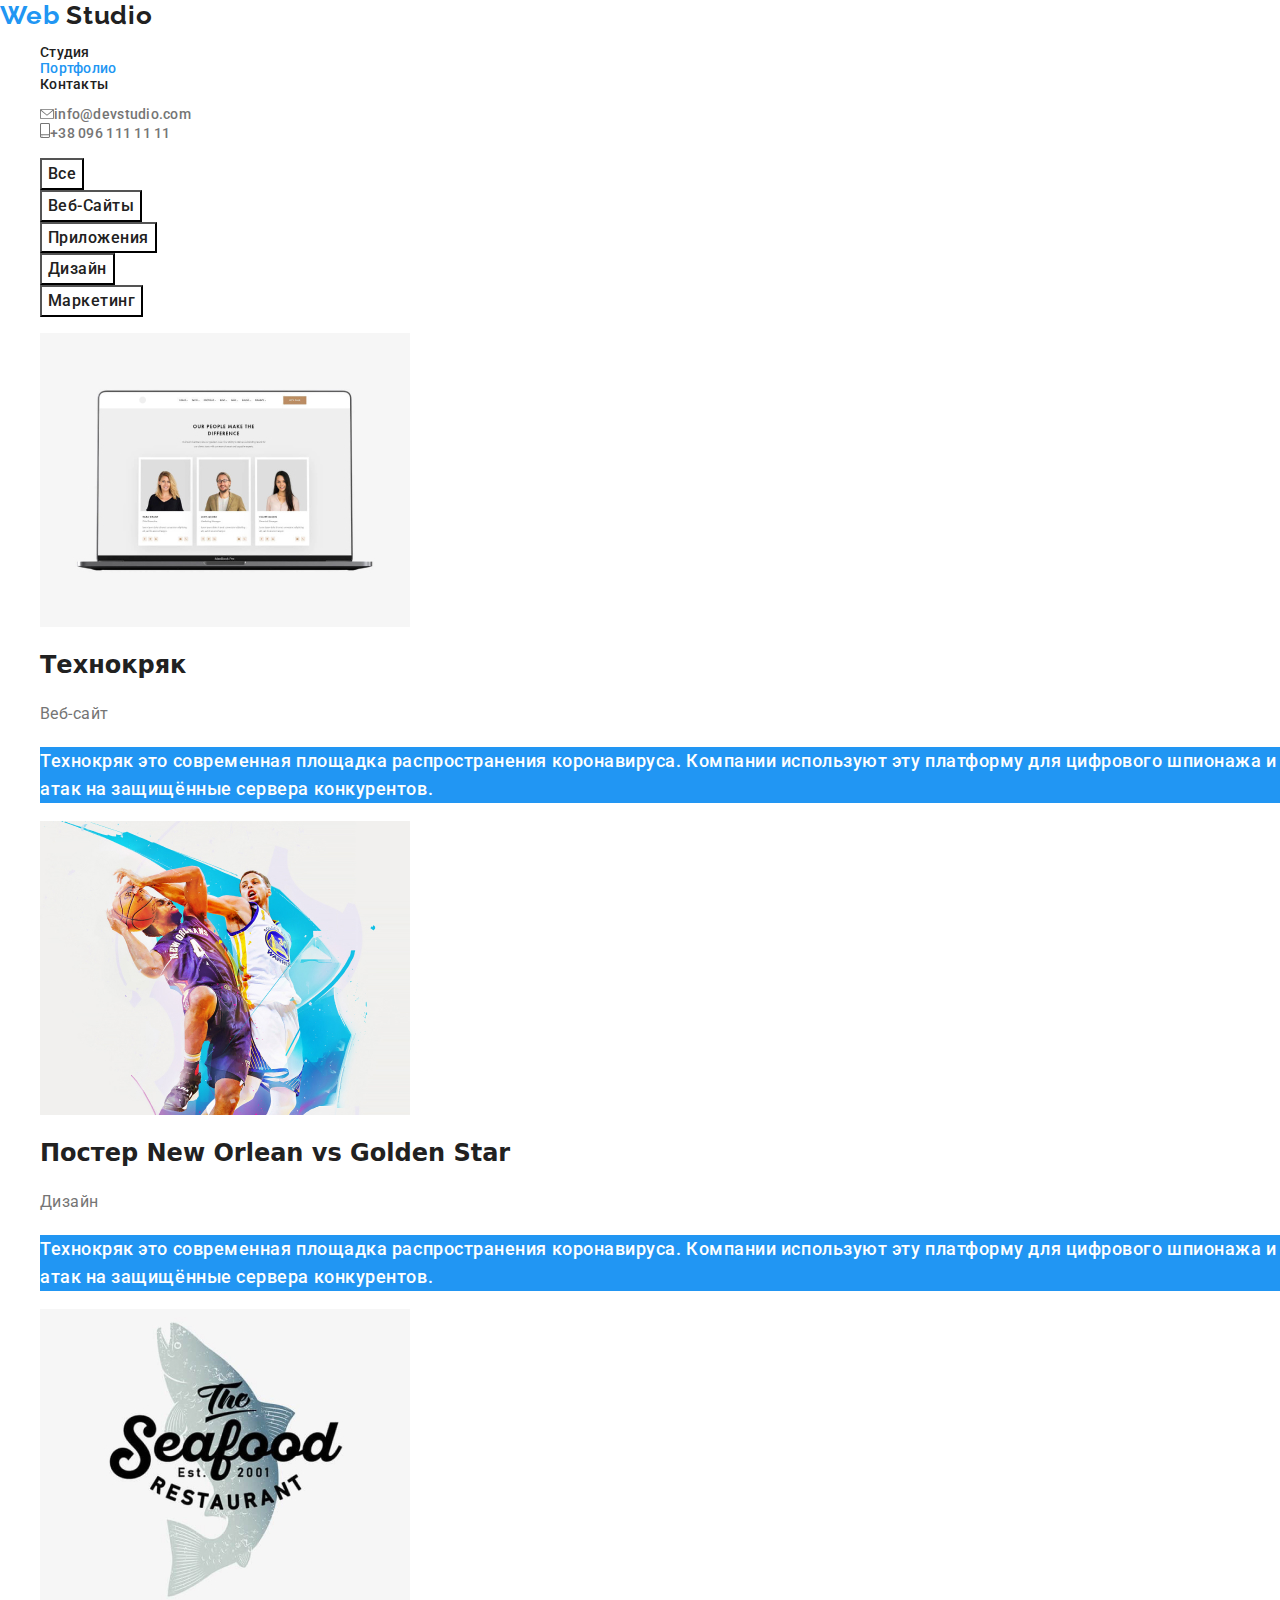
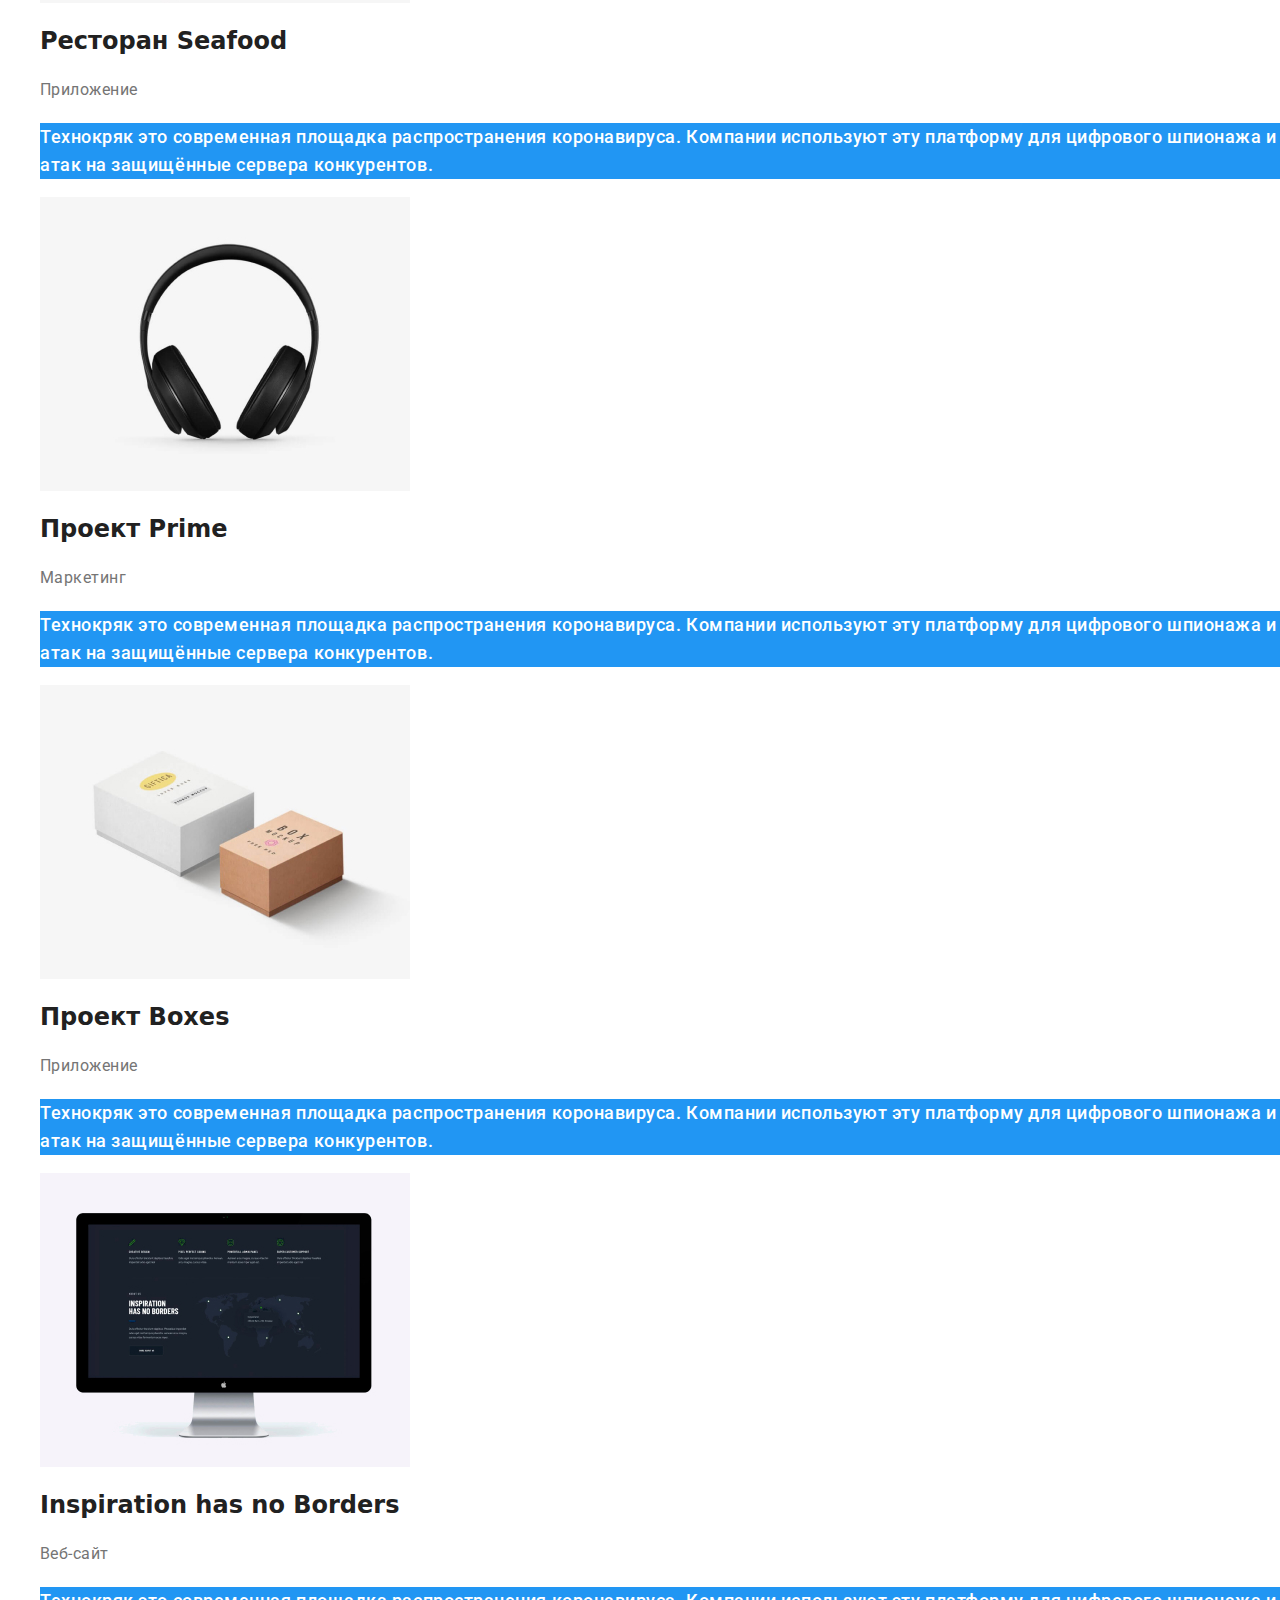
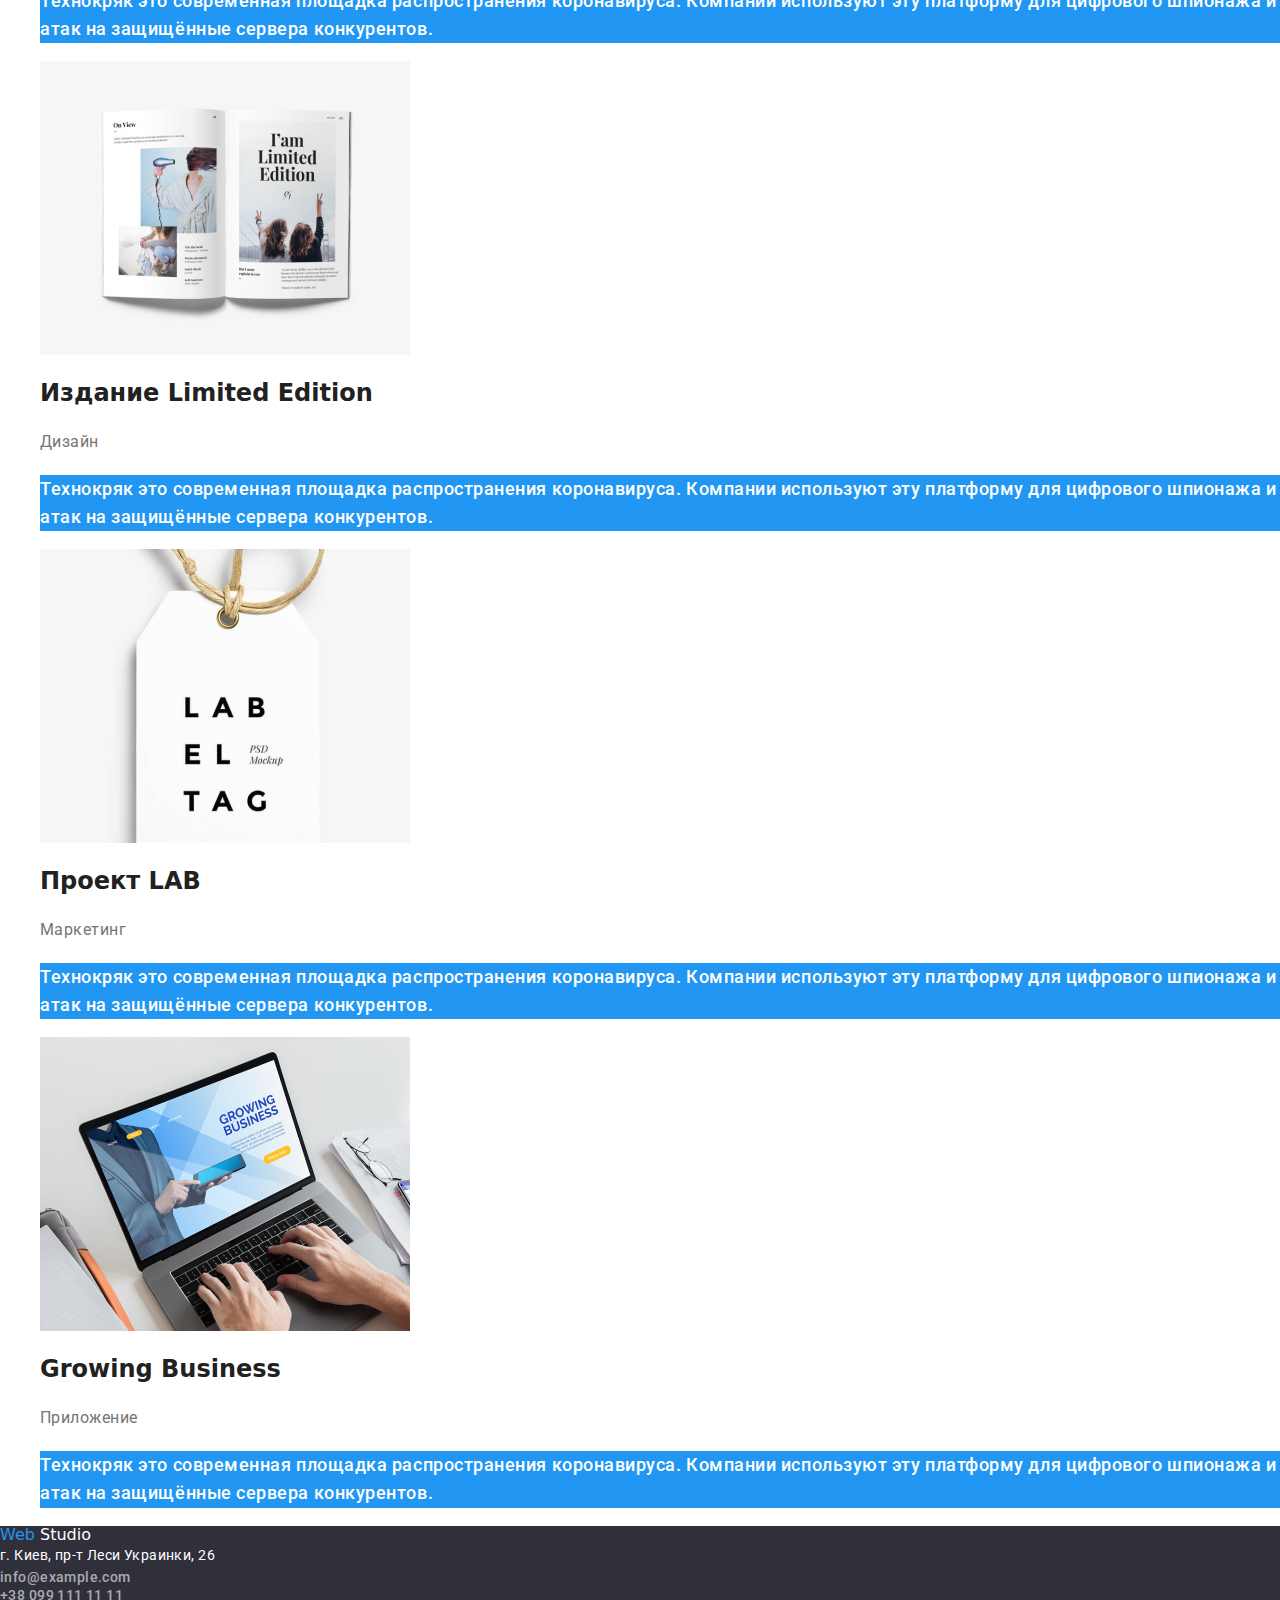
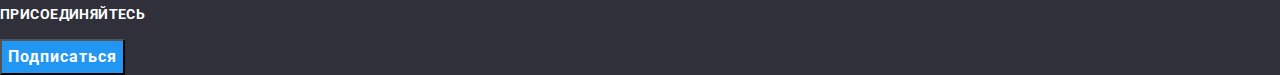
==== portfolio.html @ 03a9f2e8 "провтыки исправил" ====
<!DOCTYPE html>
<html lang="ru">

<head>
    <meta charset="UTF-8" />
    <meta name="viewport" content="width=device-width, initial-scale=1.0" />
    <title>Портфолио</title>
    <link rel="stylesheet"
        href="https://cdnjs.cloudflare.com/ajax/libs/modern-normalize/0.7.0/modern-normalize.min.css" />
    <!-- нормализатор стилей -->
    <link href="https://fonts.googleapis.com/css2?family=Raleway:wght@700&family=Roboto:wght@500;700;900&display=swap"
        rel="stylesheet"><!-- подключаем шрифт -->
    <link rel="stylesheet" href="./css/styles.css">
    <link rel="stylesheet" href="./css/box.css">
</head>

<body>
    <header>
        <nav>
            <a href="./index.html" class="logo link" aria-label="логотип" lang="en">
                <span class="color">Web</span> Studio
            </a>
            <ul class="site-nav">
                <li><a href="./index.html" class="link">Студия</a></li>
                <li><a href="./portfolio.html" class="link current">Портфолио</a></li>
                <li><a href="#address" class="link">Контакты</a></li>
            </ul>
        </nav>

        <ul class="contacts">
            <li><a href="#" class="contacts-imail link"><img src="./images/imail.svg"
                        alt="значек имэйла">info@devstudio.com</a>
            </li>
            <li><a href="tel:+380961111111" class="contacts-phone link"><img src="./images/phone.svg"
                        alt="значек телефона">+38 096 111
                    11
                    11</a>
            </li>
        </ul>
    </header>


    <main>
        <nav>
            <ul>
                <li>

                    <button type="button" class="radio-button">все</button>

                </li>
                <li>

                    <button type="button" class="radio-button">веб-сайты</button>

                </li>
                <li>

                    <button type="button" class="radio-button">приложения</button>

                </li>
                <li>

                    <button type="button" class="radio-button">дизайн</button>

                </li>
                <li>

                    <button type="button" class="radio-button">маркетинг</button>

                </li>
            </ul>
            <ul>
                <li>
                    <a href="#" class="link">
                        <img src="./images/images-portfolio/laptop.jpg" alt="портфолио" width="370" height="294">
                        <h2 class="example-titel">Технокряк</h2>
                        <p class="example-text">Веб-сайт</p>
                        <p class="example-active">Технокряк это современная площадка распространения коронавируса.
                            Компании
                            используют эту
                            платформу для цифрового шпионажа и атак на защищённые сервера конкурентов.</p>
                    </a>
                </li>
                <li>
                    <a href="#" class="link">
                        <img src="./images/images-portfolio/nba.jpg" alt="игроки нба" width="370" height="294">
                        <h2 class="example-titel">Постер New Orlean vs Golden Star</h2>
                        <p class="example-text">Дизайн</p>
                        <p class="example-active">Технокряк это современная площадка распространения коронавируса.
                            Компании используют эту
                            платформу для цифрового шпионажа и атак на защищённые сервера конкурентов.</p>
                    </a>
                </li>
                <li>
                    <a href="#" class="link">
                        <img src="./images/images-portfolio/seafood.jpg" alt="морская еда" width="370" height="294">
                        <h2 class="example-titel">Ресторан Seafood</h2>
                        <p class="example-text">Приложение</p>
                        <p class="example-active">Технокряк это современная площадка распространения коронавируса.
                            Компании используют эту
                            платформу для цифрового шпионажа и атак на защищённые сервера конкурентов.</p>
                    </a>
                </li>
                <li>
                    <a href="#" class="link">
                        <img src="./images/images-portfolio/headsed.jpg" alt="наушники" width="370" height="294">
                        <h2 class="example-titel">Проект Prime</h2>
                        <p class="example-text">Маркетинг</p>
                        <p class="example-active">Технокряк это современная площадка распространения коронавируса.
                            Компании используют эту
                            платформу для цифрового шпионажа и атак на защищённые сервера конкурентов.</p>
                    </a>
                </li>
                <li>
                    <a href="#" class="link">
                        <img src="./images/images-portfolio/box.jpg" alt="коробки" width="370" height="294">
                        <h2 class="example-titel">Проект Boxes</h2>
                        <p class="example-text">Приложение</p>
                        <p class="example-active">Технокряк это современная площадка распространения коронавируса.
                            Компании используют эту
                            платформу для цифрового шпионажа и атак на защищённые сервера конкурентов.</p>
                    </a>
                </li>
                <li>
                    <a href="#" class="link">
                        <img src="./images/comp2.jpg" alt="монитор" width="370" height="294">
                        <h2 class="example-titel">Inspiration has no Borders</h2>
                        <p class="example-text">Веб-сайт</p>
                        <p class="example-active">Технокряк это современная площадка распространения коронавируса.
                            Компании используют эту
                            платформу для цифрового шпионажа и атак на защищённые сервера конкурентов.</p>
                    </a>
                </li>
                <li>
                    <a href="#" class="link">
                        <img src="./images/images-portfolio/book.jpg" alt="книга" width="370" height="294">
                        <h2 class="example-titel">Издание Limited Edition</h2>
                        <p class="example-text">Дизайн</p>
                        <p class="example-active">Технокряк это современная площадка распространения коронавируса.
                            Компании используют эту
                            платформу для цифрового шпионажа и атак на защищённые сервера конкурентов.</p>
                    </a>
                </li>
                <li>
                    <a href="#" class="link">
                        <img src="./images/images-portfolio/label.jpg" alt="" width="370" height="294">
                        <h2 class="example-titel">Проект LAB</h2>
                        <p class="example-text">Маркетинг</p>
                        <p class="example-active">Технокряк это современная площадка распространения коронавируса.
                            Компании используют эту
                            платформу для цифрового шпионажа и атак на защищённые сервера конкурентов.</p>
                    </a>
                </li>
                <li>
                    <a href="#" class="link">
                        <img src=" ./images/comp3.jpg" alt="ноутбук" width="370" height="294">
                        <h2 class="example-titel">Growing Business</h2>
                        <p class="example-text">Приложение</p>
                        <p class="example-active">Технокряк это современная площадка распространения коронавируса.
                            Компании используют эту
                            платформу для цифрового шпионажа и атак на защищённые сервера конкурентов.</p>
                    </a>
                </li>
            </ul>
        </nav>
    </main>

    <footer>
        <div>
            <a href="./index.html" class="link logo-footer" aria-label="логотип" lang="en">
                <span class="color">Web</span> Studio
            </a>
            <address id="address">
                <a href="https://goo.gl/maps/UruoTMuBv4FQU7uC8" target="_blank" class="adress-text link">г. Киев, пр-т
                    Леси Украинки, 26</a><br>
                <a href="#" class="adress-imail link">info@example.com</a><br>
                <a href="tel:+380961111111" class="adress-phone link">+38 099 111 11 11</a>
            </address>
        </div>
        <section class="connection">
            <b class="connection-title">присоединяйтесь</b>
            <ul>
                <li>
                    <a href="#" aria-label="сылка на instagram"></a>
                </li>
                <li>
                    <a href="#" aria-label="сылка на twitter"></a>
                </li>
                <li>
                    <a href="#" aria-label="сылка на facebook"></a>
                </li>
                <li>
                    <a href="#" aria-label="сылка на linkedin"></a>
                </li>
            </ul>
        </section>

        <div>
            <!--дз Пока не трогать!-->
            <button type="button" class="button">Подписаться</button>
        </div>
    </footer>
</body>

</html>
---- css/styles.css ----
:root {
  --heading-text-color: #212121;
  --active-text-color: #2196f3;
  --title-text-color: #757575;
  --interactive-text-color: #ffffff;
}

.link {
  text-decoration: none;
  color: var(--heading-text-color);
}

ul {
  list-style: none;
}

/* HEADER */

/*  logo */

.logo {
  font-family: Raleway;
  font-style: normal;
  font-weight: 700;
  font-size: 26px;
  line-height: 1.19;
  letter-spacing: 0.03em;
  color: var(--heading-text-color);
}

.color {
  color: var(--active-text-color);
}

/* Навигация */

.site-nav {
  font-family: Roboto;
  font-weight: 500;
  font-size: 14px;
  line-height: 1.14;
  letter-spacing: 0.02em;
}

.site-nav .link:hover,
.site-nav .link:focus {
  color: var(--active-text-color);
}

.site-nav .link.current {
  color: var(--active-text-color);
}

/* контакты */
.contacts {
  font-family: Roboto;
  font-style: normal;
  font-weight: 500;
  font-size: 14px;
  line-height: 1.14;
  letter-spacing: 0.02em;
}

.contacts-imail,
.contacts-phone {
  color: var(--title-text-color);
}
.contacts .contacts-imail:hover,
.contacts .contacts-imail:focus,
.contacts .contacts-phone:hover,
.contacts .contacts-phone:focus {
  color: var(--active-text-color);
}

/* main */

/* Baner */

.hero-title {
  font-family: Roboto;
  font-style: normal;
  font-weight: 900;
  font-size: 44px;
  line-height: 1.36;
  letter-spacing: 0.06em;
  text-transform: uppercase;
  color: var(--interactive-text-color);
}

/* button */

.button {
  font-family: Roboto;
  font-style: normal;
  font-weight: 700;
  font-size: 16px;
  line-height: 1.88;
  letter-spacing: 0.06em;
  color: var(--interactive-text-color);
  background-color: var(--active-text-color);
}

.radio-button {
  font-family: Roboto;
  font-style: normal;
  font-weight: 500;
  font-size: 16px;
  line-height: 1.62;
  text-align: center;
  letter-spacing: 0.03em;
  text-transform: capitalize;
  color: var(--heading-text-color);
  background: var(--interactive-text-color);
}
.radio-button:hover,
.radio-button:focus {
  color: var(--interactive-text-color);
  background: var(--active-text-color);
}

/* оссобенности */

.section-title {
  font-family: Roboto;
  font-style: normal;
  font-weight: 700;
  font-size: 14px;
  line-height: 1.14;
  letter-spacing: 0.03em;
  text-transform: uppercase;
  color: var(--heading-text-color);
}

.section-text {
  font-family: Roboto;
  font-style: normal;
  font-weight: 500;
  font-size: 14px;
  line-height: 1.71;
  letter-spacing: 0.03em;
  color: var(--title-text-color);
}

/* чем мы занимаемся */

.work-totel {
  font-family: Roboto;
  font-style: normal;
  font-weight: 700;
  font-size: 36px;
  line-height: 1.17;
  letter-spacing: 0.03em;
  color: var(--heading-text-color);
}

.work-text {
  font-family: Roboto;
  font-style: normal;
  font-weight: 700;
  font-size: 14px;
  line-height: 1.14;
  letter-spacing: 0.03em;
  text-transform: uppercase;
  color: var(--interactive-text-color);
  background: rgba(47, 48, 58, 0.8); /* что бы видно было текст */
}

/* НАША КОМАНДА */

.team {
  background: #f5f4fa;
}

.team-title {
  font-family: Roboto;
  font-style: normal;
  font-weight: 700;
  font-size: 36px;
  line-height: 1.17;
  letter-spacing: 0.03em;
  color: var(--heading-text-color);
}

.team-name {
  font-family: Roboto;
  font-style: normal;
  font-weight: 500;
  font-size: 16px;
  line-height: 1.19;
  letter-spacing: 0.03em;
  color: var(--heading-text-color);
}

.team-position {
  font-family: Roboto;
  font-style: normal;
  font-weight: 500;
  font-size: 16px;
  line-height: 1.19;
  text-align: center;
  letter-spacing: 0.03em;
  color: var(--title-text-color);
}

/* footer */

footer {
  background: #2f303a;
}

.logo-footer {
  color: var(--interactive-text-color);
}

.adress-text {
  font-family: Roboto;
  font-style: normal;
  font-weight: normal;
  font-size: 14px;
  line-height: 1.71;
  letter-spacing: 0.03em;
  color: var(--interactive-text-color);
}

.adress-imail {
  font-family: Roboto;
  font-style: normal;
  font-weight: 500;
  font-size: 14px;
  line-height: 1.17;
  letter-spacing: 0.03em;
  color: rgba(255, 255, 255, 0.6);
}

.adress-phone {
  font-family: Roboto;
  font-style: normal;
  font-weight: 500;
  font-size: 14px;
  line-height: 1.17;
  letter-spacing: 0.03em;
  color: rgba(255, 255, 255, 0.6);
}

.connection-title {
  font-family: Roboto;
  font-style: normal;
  font-weight: 700;
  font-size: 14px;
  line-height: 1.14;
  letter-spacing: 0.03em;
  text-transform: uppercase;
  color: var(--interactive-text-color);
}

/* портфолио */
/* main */

.exaple-titel {
  font-family: Roboto;
  font-style: normal;
  font-weight: 700;
  font-size: 18px;
  line-height: 2;
  letter-spacing: 0.06em;
  color: var(--heading-text-color);
}

.example-text {
  font-family: Roboto;
  font-style: normal;
  font-weight: normal;
  font-size: 16px;
  line-height: 1.88;
  letter-spacing: 0.03em;
  color: var(--title-text-color);
}

.example-active {
  font-family: Roboto;
  font-style: normal;
  font-weight: 500;
  font-size: 18px;
  line-height: 1.56;
  letter-spacing: 0.03em;
  color: var(--interactive-text-color);
  background: var(--active-text-color); /* на время*/
}
---- css/box.css ----
*,
*::before,
*::after {
  box-sizing: border-box;
}
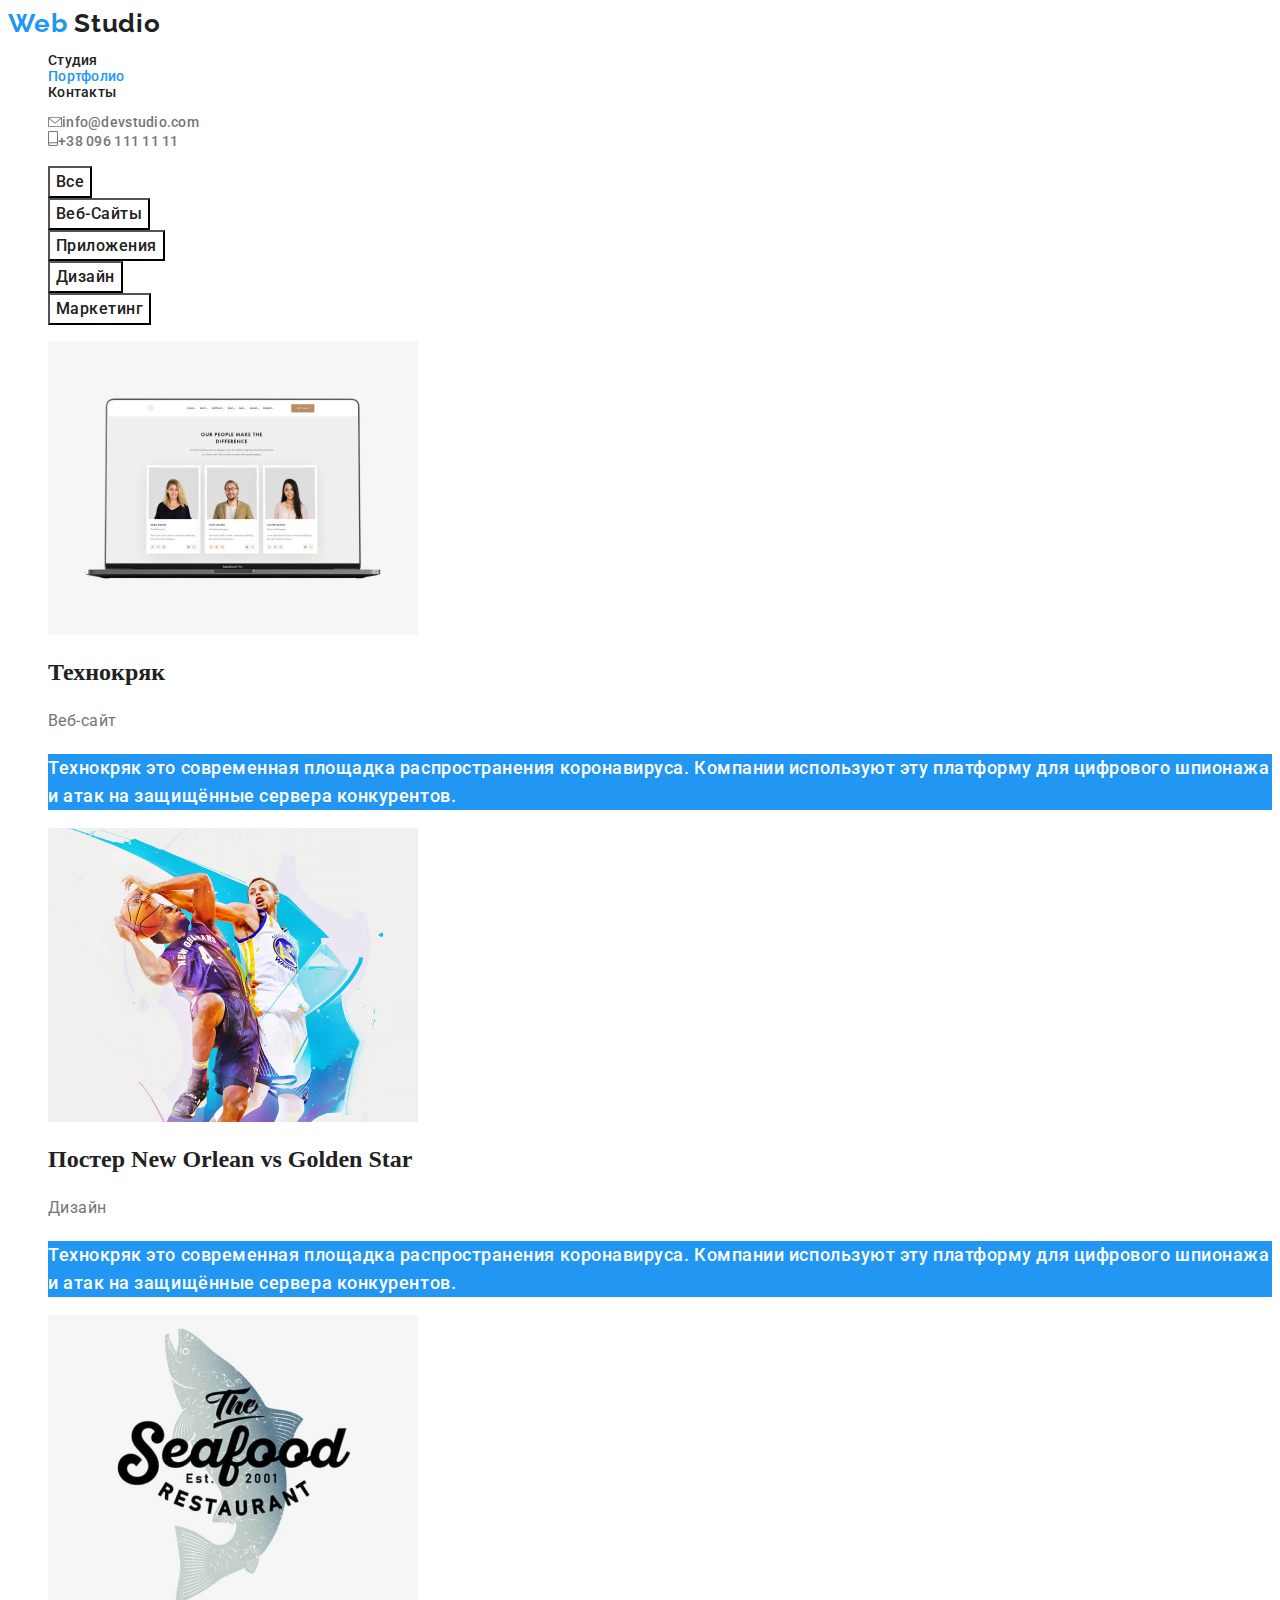
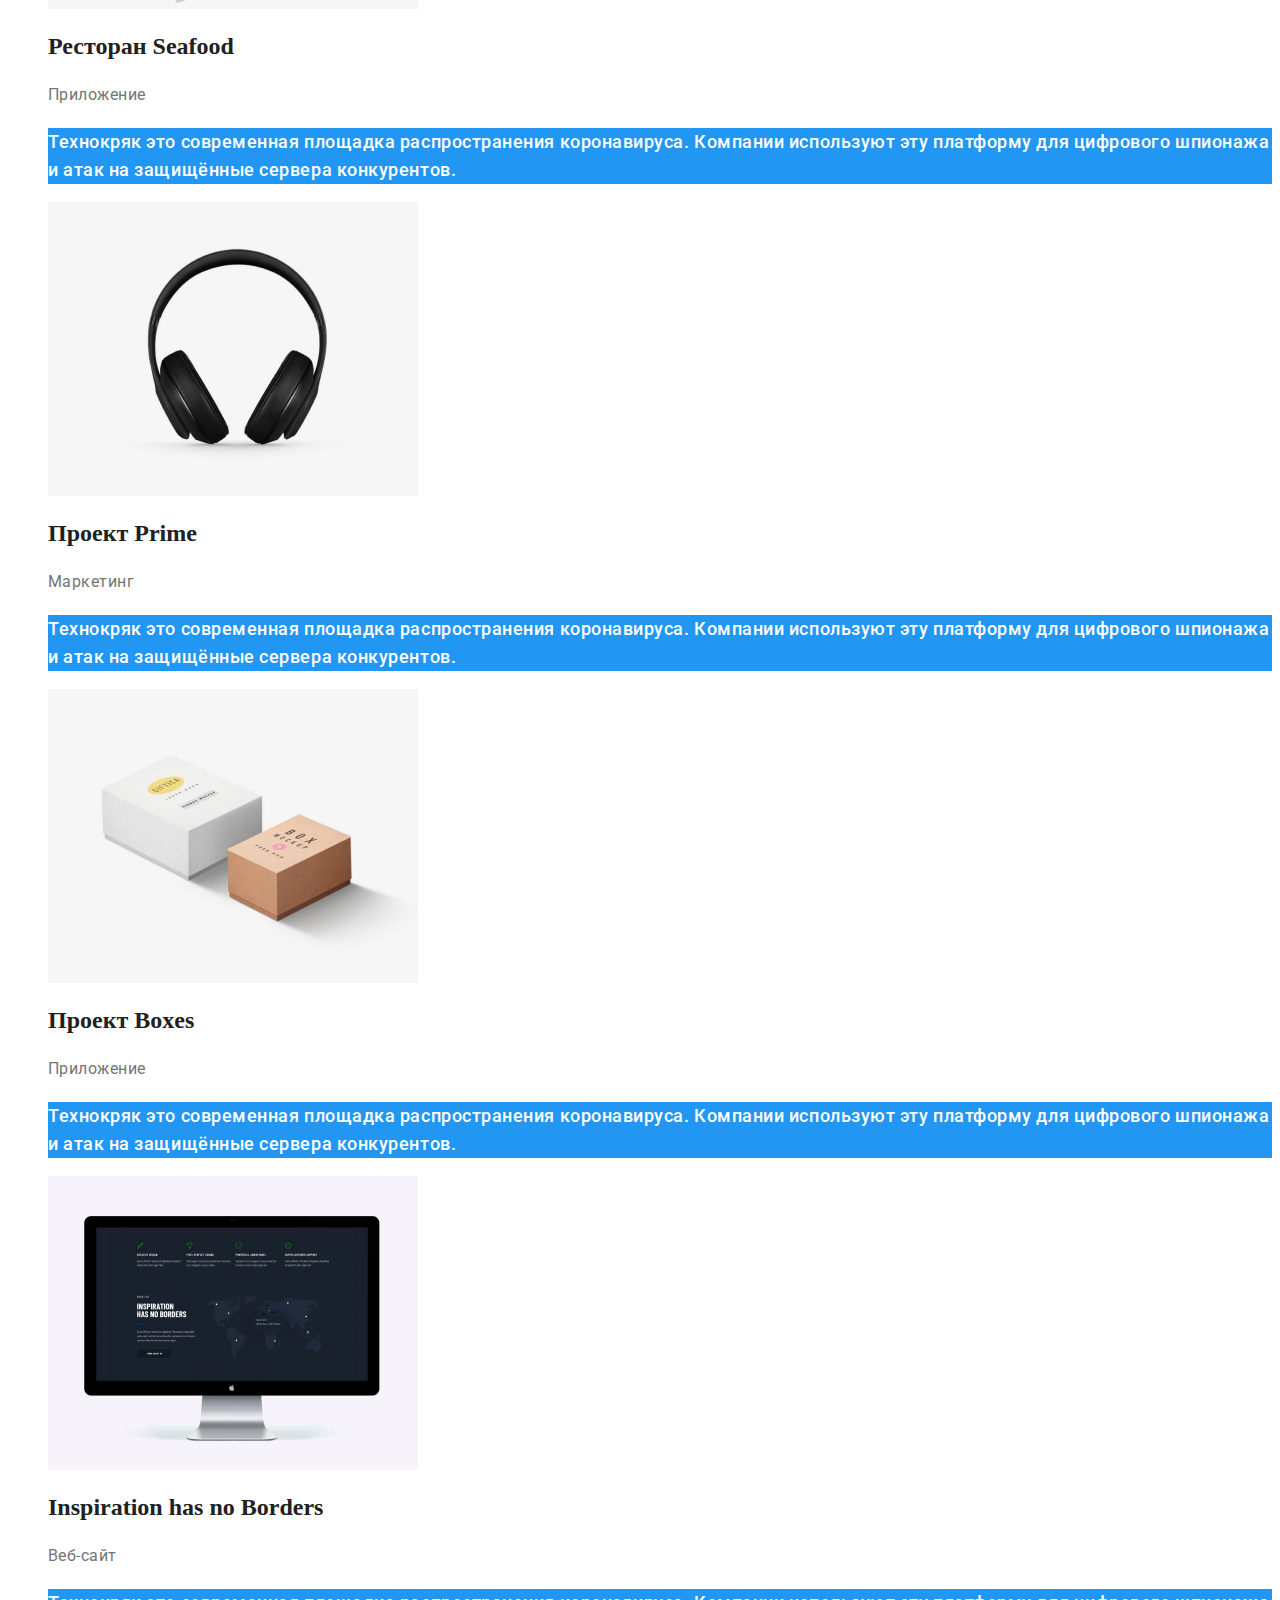
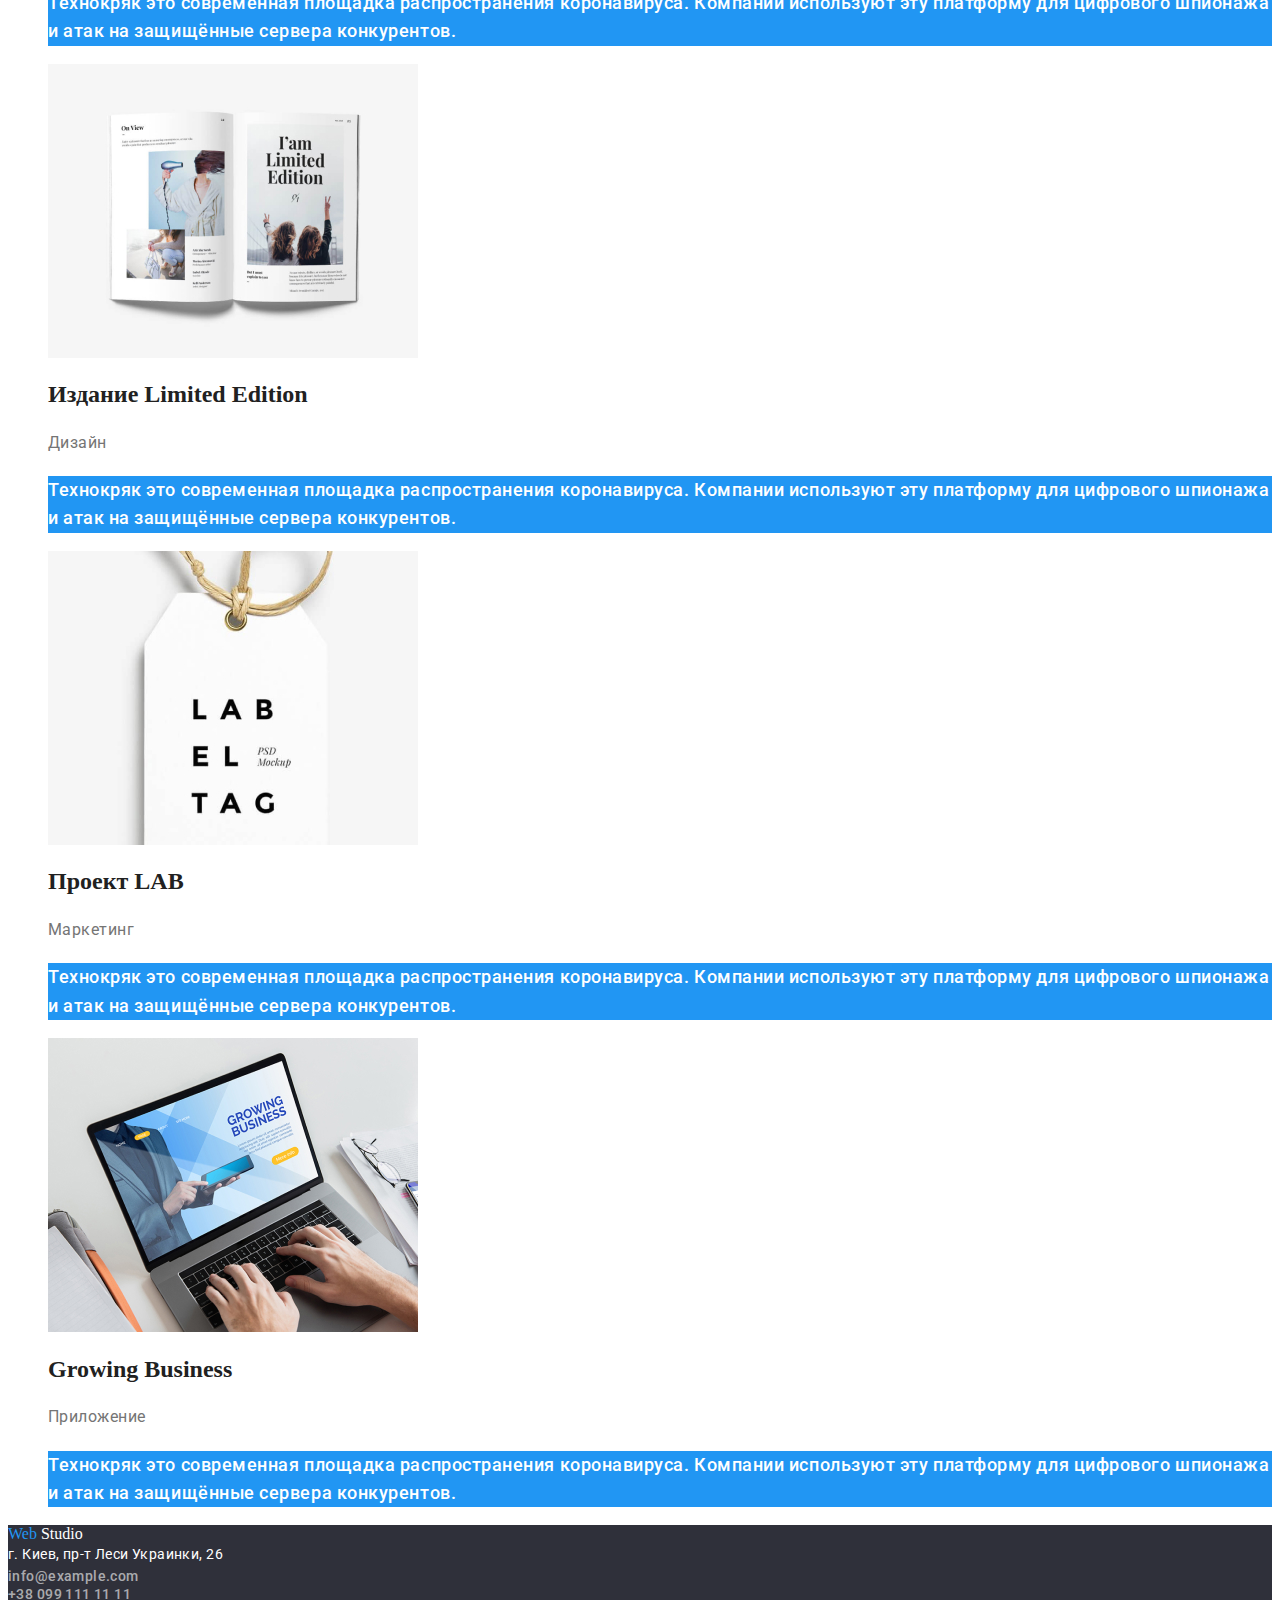
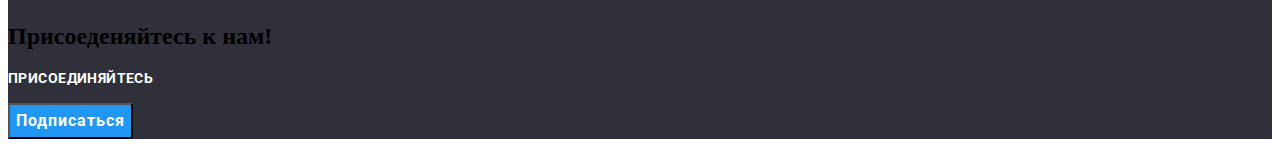
==== commit 29509023: "Revert "добавил # в сылки"" ====
--- a/portfolio.html
+++ b/portfolio.html
@@ -5,20 +5,16 @@
     <meta charset="UTF-8" />
     <meta name="viewport" content="width=device-width, initial-scale=1.0" />
     <title>Портфолио</title>
-    <link rel="stylesheet"
-        href="https://cdnjs.cloudflare.com/ajax/libs/modern-normalize/0.7.0/modern-normalize.min.css" />
-    <!-- нормализатор стилей -->
+    <link rel="stylesheet" href="./css/styles.css">
     <link href="https://fonts.googleapis.com/css2?family=Raleway:wght@700&family=Roboto:wght@500;700;900&display=swap"
-        rel="stylesheet"><!-- подключаем шрифт -->
-    <link rel="stylesheet" href="./css/styles.css">
-    <link rel="stylesheet" href="./css/box.css">
+        rel="stylesheet">
 </head>
 
 <body>
     <header>
         <nav>
-            <a href="./index.html" class="logo link" aria-label="логотип" lang="en">
-                <span class="color">Web</span> Studio
+            <a href="./index.html" class="logo link">
+                <span class="color" lang="en">Web</span> Studio
             </a>
             <ul class="site-nav">
                 <li><a href="./index.html" class="link">Студия</a></li>
@@ -28,11 +24,10 @@
         </nav>
 
         <ul class="contacts">
-            <li><a href="#" class="contacts-imail link"><img src="./images/imail.svg"
+            <li><a href="" class="contacts-imail link"><img src="./images/imail.svg"
                         alt="значек имэйла">info@devstudio.com</a>
             </li>
-            <li><a href="tel:+380961111111" class="contacts-phone link"><img src="./images/phone.svg"
-                        alt="значек телефона">+38 096 111
+            <li><a href="tel:+380961111111" class="contacts-phone link"><img src="./images/phone.svg" alt="значек телефона">+38 096 111
                     11
                     11</a>
             </li>
@@ -43,35 +38,15 @@
     <main>
         <nav>
             <ul>
-                <li>
-
-                    <button type="button" class="radio-button">все</button>
-
-                </li>
-                <li>
-
-                    <button type="button" class="radio-button">веб-сайты</button>
-
-                </li>
-                <li>
-
-                    <button type="button" class="radio-button">приложения</button>
-
-                </li>
-                <li>
-
-                    <button type="button" class="radio-button">дизайн</button>
-
-                </li>
-                <li>
-
-                    <button type="button" class="radio-button">маркетинг</button>
-
-                </li>
+                <li><button type="button" class="radio-button">все</button></li>
+                <li><button type="button" class="radio-button">веб-сайты</button></li>
+                <li><button type="button" class="radio-button">приложения</button></li>
+                <li><button type="button" class="radio-button">дизайн</button></li>
+                <li><button type="button" class="radio-button">маркетинг</button></li>
             </ul>
             <ul>
                 <li>
-                    <a href="#" class="link">
+                    <a href="" class="link">
                         <img src="./images/images-portfolio/laptop.jpg" alt="портфолио" width="370" height="294">
                         <h2 class="example-titel">Технокряк</h2>
                         <p class="example-text">Веб-сайт</p>
@@ -82,7 +57,7 @@
                     </a>
                 </li>
                 <li>
-                    <a href="#" class="link">
+                    <a href="" class="link">
                         <img src="./images/images-portfolio/nba.jpg" alt="игроки нба" width="370" height="294">
                         <h2 class="example-titel">Постер New Orlean vs Golden Star</h2>
                         <p class="example-text">Дизайн</p>
@@ -92,7 +67,7 @@
                     </a>
                 </li>
                 <li>
-                    <a href="#" class="link">
+                    <a href="" class="link">
                         <img src="./images/images-portfolio/seafood.jpg" alt="морская еда" width="370" height="294">
                         <h2 class="example-titel">Ресторан Seafood</h2>
                         <p class="example-text">Приложение</p>
@@ -102,7 +77,7 @@
                     </a>
                 </li>
                 <li>
-                    <a href="#" class="link">
+                    <a href="" class="link">
                         <img src="./images/images-portfolio/headsed.jpg" alt="наушники" width="370" height="294">
                         <h2 class="example-titel">Проект Prime</h2>
                         <p class="example-text">Маркетинг</p>
@@ -112,7 +87,7 @@
                     </a>
                 </li>
                 <li>
-                    <a href="#" class="link">
+                    <a href="" class="link">
                         <img src="./images/images-portfolio/box.jpg" alt="коробки" width="370" height="294">
                         <h2 class="example-titel">Проект Boxes</h2>
                         <p class="example-text">Приложение</p>
@@ -122,7 +97,7 @@
                     </a>
                 </li>
                 <li>
-                    <a href="#" class="link">
+                    <a href="" class="link">
                         <img src="./images/comp2.jpg" alt="монитор" width="370" height="294">
                         <h2 class="example-titel">Inspiration has no Borders</h2>
                         <p class="example-text">Веб-сайт</p>
@@ -132,7 +107,7 @@
                     </a>
                 </li>
                 <li>
-                    <a href="#" class="link">
+                    <a href="" class="link">
                         <img src="./images/images-portfolio/book.jpg" alt="книга" width="370" height="294">
                         <h2 class="example-titel">Издание Limited Edition</h2>
                         <p class="example-text">Дизайн</p>
@@ -142,7 +117,7 @@
                     </a>
                 </li>
                 <li>
-                    <a href="#" class="link">
+                    <a href="" class="link">
                         <img src="./images/images-portfolio/label.jpg" alt="" width="370" height="294">
                         <h2 class="example-titel">Проект LAB</h2>
                         <p class="example-text">Маркетинг</p>
@@ -152,9 +127,9 @@
                     </a>
                 </li>
                 <li>
-                    <a href="#" class="link">
+                    <a href="" class="link">
                         <img src=" ./images/comp3.jpg" alt="ноутбук" width="370" height="294">
-                        <h2 class="example-titel">Growing Business</h2>
+                        <h2 class="example-titel" lang="en">Growing Business</h2>
                         <p class="example-text">Приложение</p>
                         <p class="example-active">Технокряк это современная площадка распространения коронавируса.
                             Компании используют эту
@@ -167,31 +142,23 @@
 
     <footer>
         <div>
-            <a href="./index.html" class="link logo-footer" aria-label="логотип" lang="en">
-                <span class="color">Web</span> Studio
+            <a href="./index.html" class="link logo-footer">
+                <span class="color" lang="en">Web</span> Studio
             </a>
             <address id="address">
-                <a href="https://goo.gl/maps/UruoTMuBv4FQU7uC8" target="_blank" class="adress-text link">г. Киев, пр-т
-                    Леси Украинки, 26</a><br>
-                <a href="#" class="adress-imail link">info@example.com</a><br>
+                <a href="https://goo.gl/maps/UruoTMuBv4FQU7uC8" target="_blank" class="adress-text link">г. Киев, пр-т Леси Украинки, 26</a><br>
+                <a href="" class="adress-imail link">info@example.com</a><br>
                 <a href="tel:+380961111111" class="adress-phone link">+38 099 111 11 11</a>
             </address>
         </div>
         <section class="connection">
+            <h2>Присоеденяйтесь к нам!</h2>
             <b class="connection-title">присоединяйтесь</b>
             <ul>
-                <li>
-                    <a href="#" aria-label="сылка на instagram"></a>
-                </li>
-                <li>
-                    <a href="#" aria-label="сылка на twitter"></a>
-                </li>
-                <li>
-                    <a href="#" aria-label="сылка на facebook"></a>
-                </li>
-                <li>
-                    <a href="#" aria-label="сылка на linkedin"></a>
-                </li>
+                <li><a href="" aria-label="сылка на instagram"></a></li>
+                <li><a href="" aria-label="сылка на twitter"></a></li>
+                <li><a href="" aria-label="сылка на facebook"></a></li>
+                <li><a href="" aria-label="сылка на linkedin"></a></li>
             </ul>
         </section>
 
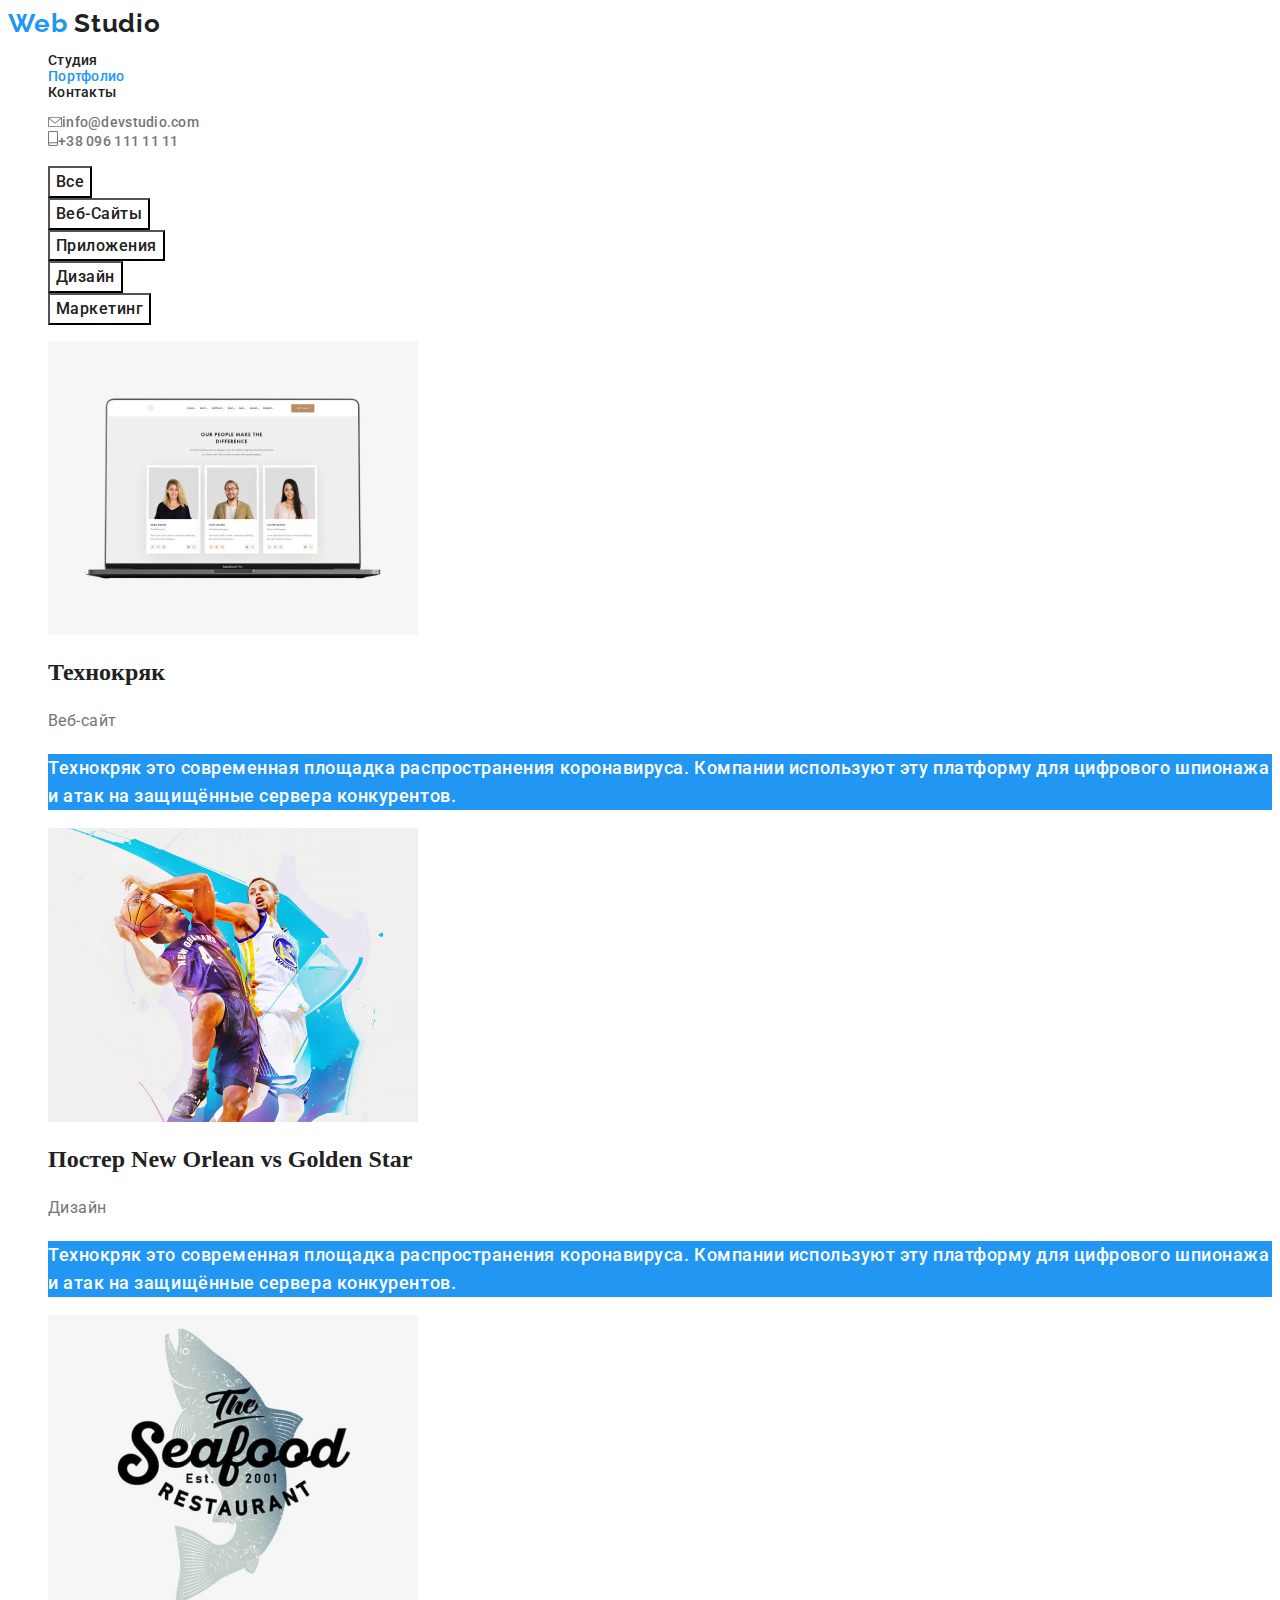
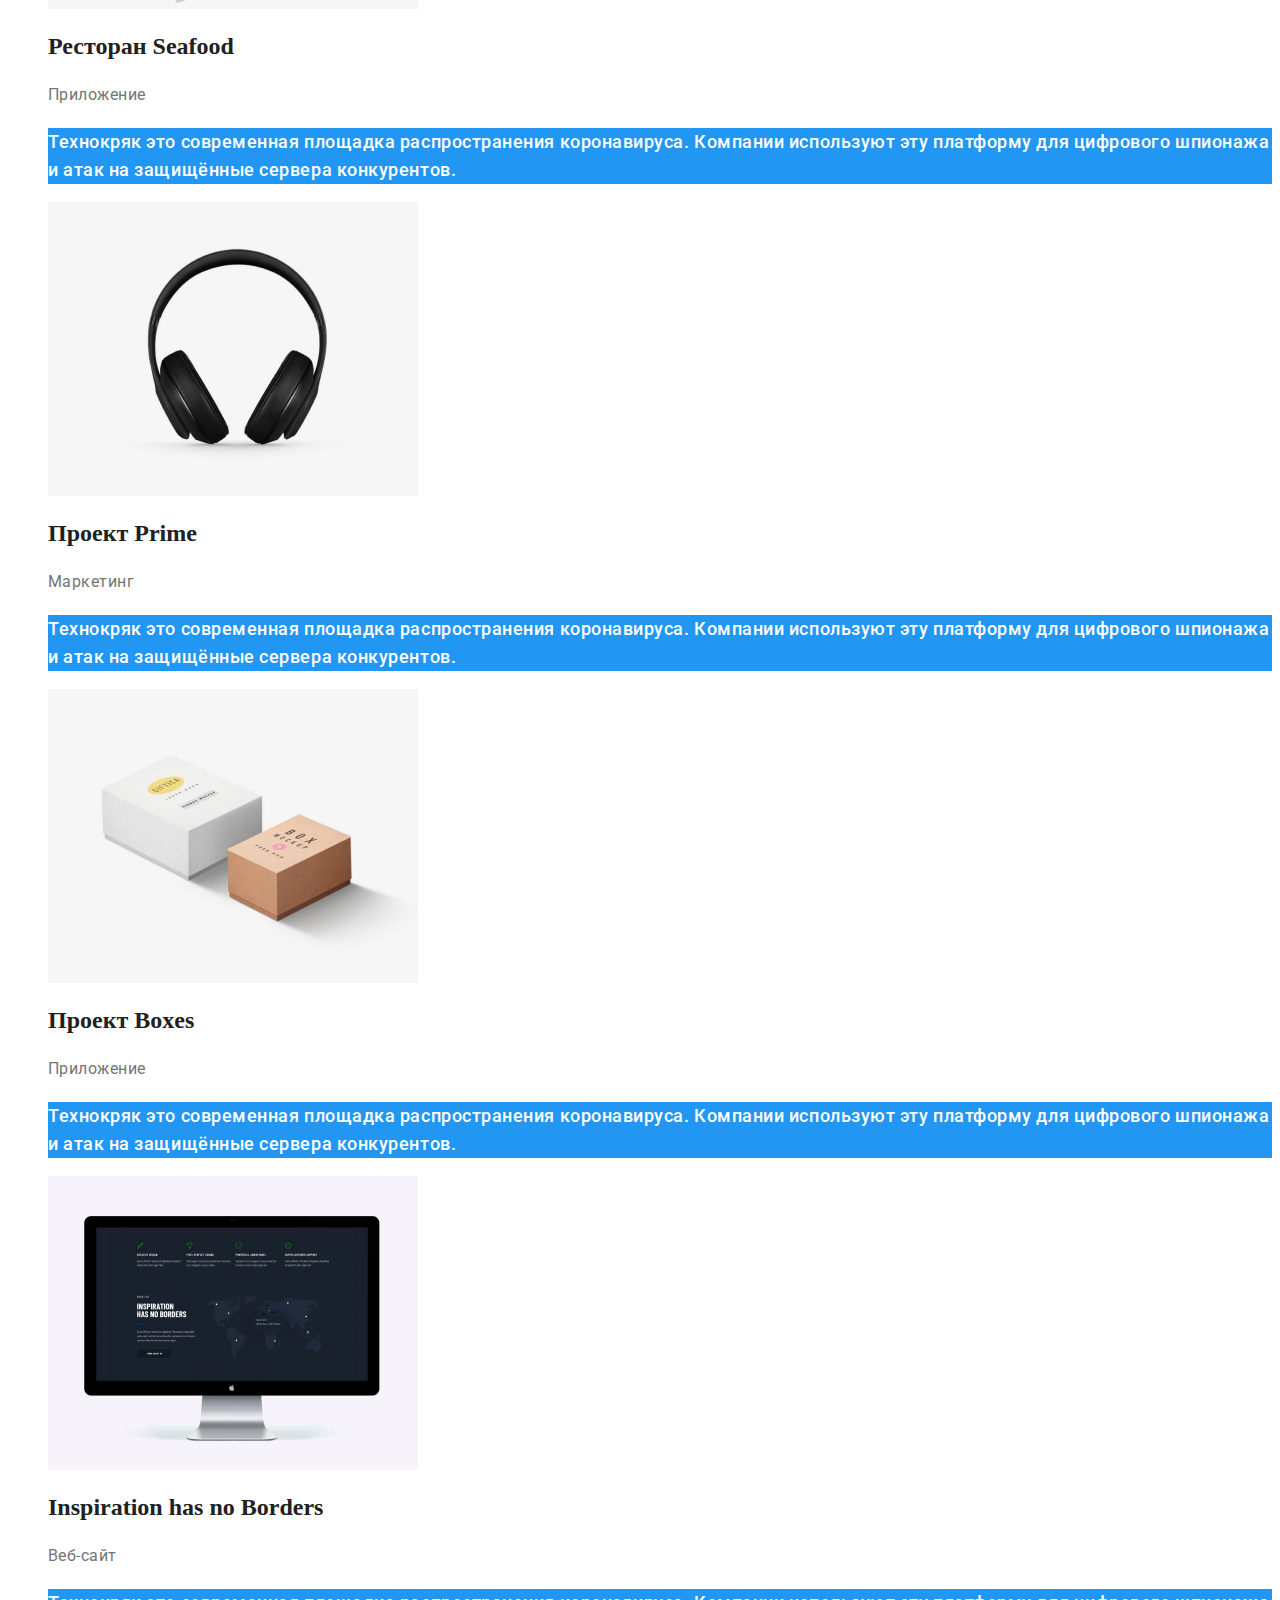
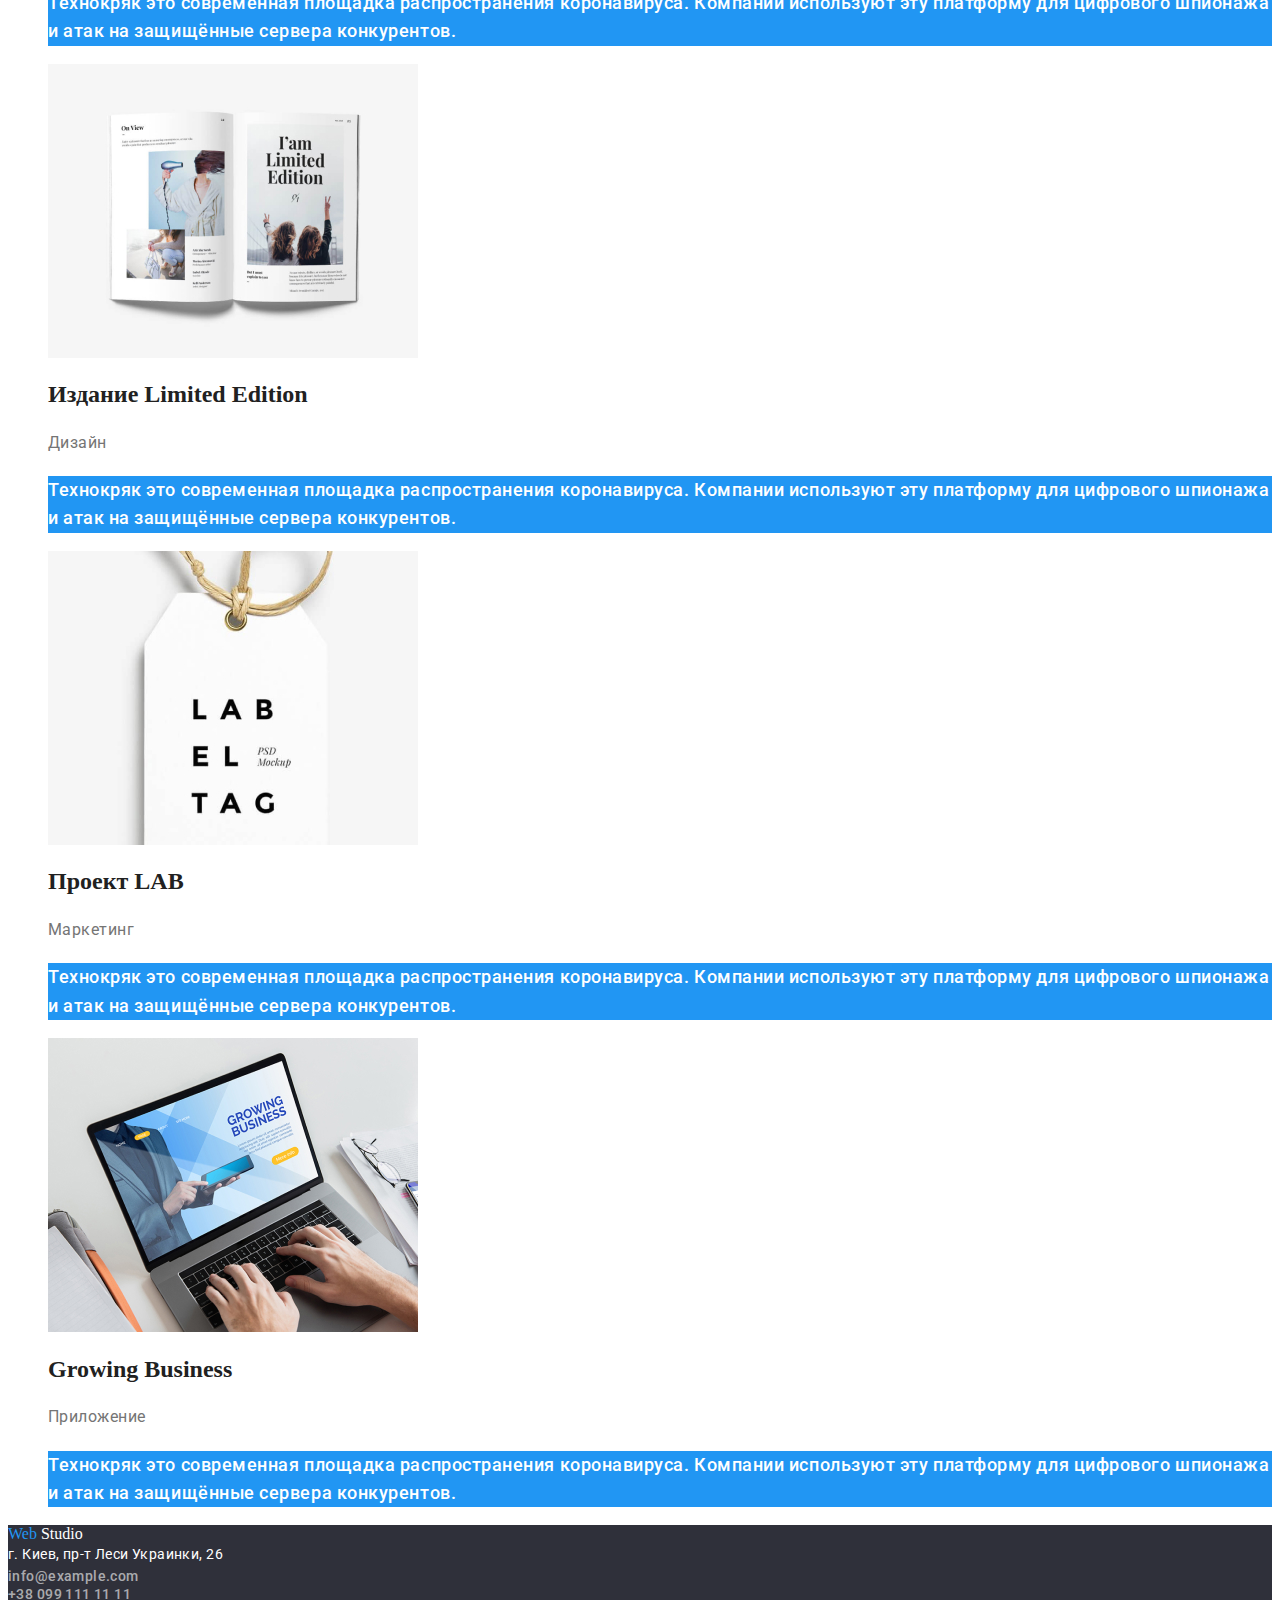
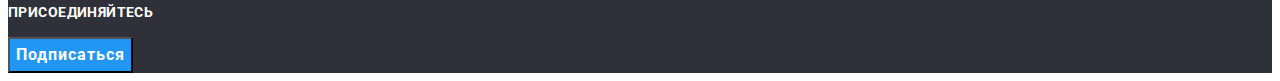
==== commit 218c21c5: "Revert "пофиксил логотип"" ====
--- a/portfolio.html
+++ b/portfolio.html
@@ -14,7 +14,7 @@
     <header>
         <nav>
             <a href="./index.html" class="logo link">
-                <span class="color" lang="en">Web</span> Studio
+                <span class="color">Web</span> Studio
             </a>
             <ul class="site-nav">
                 <li><a href="./index.html" class="link">Студия</a></li>
@@ -129,7 +129,7 @@
                 <li>
                     <a href="" class="link">
                         <img src=" ./images/comp3.jpg" alt="ноутбук" width="370" height="294">
-                        <h2 class="example-titel" lang="en">Growing Business</h2>
+                        <h2 class="example-titel">Growing Business</h2>
                         <p class="example-text">Приложение</p>
                         <p class="example-active">Технокряк это современная площадка распространения коронавируса.
                             Компании используют эту
@@ -143,7 +143,7 @@
     <footer>
         <div>
             <a href="./index.html" class="link logo-footer">
-                <span class="color" lang="en">Web</span> Studio
+                <span class="color">Web</span> Studio
             </a>
             <address id="address">
                 <a href="https://goo.gl/maps/UruoTMuBv4FQU7uC8" target="_blank" class="adress-text link">г. Киев, пр-т Леси Украинки, 26</a><br>
@@ -152,7 +152,6 @@
             </address>
         </div>
         <section class="connection">
-            <h2>Присоеденяйтесь к нам!</h2>
             <b class="connection-title">присоединяйтесь</b>
             <ul>
                 <li><a href="" aria-label="сылка на instagram"></a></li>
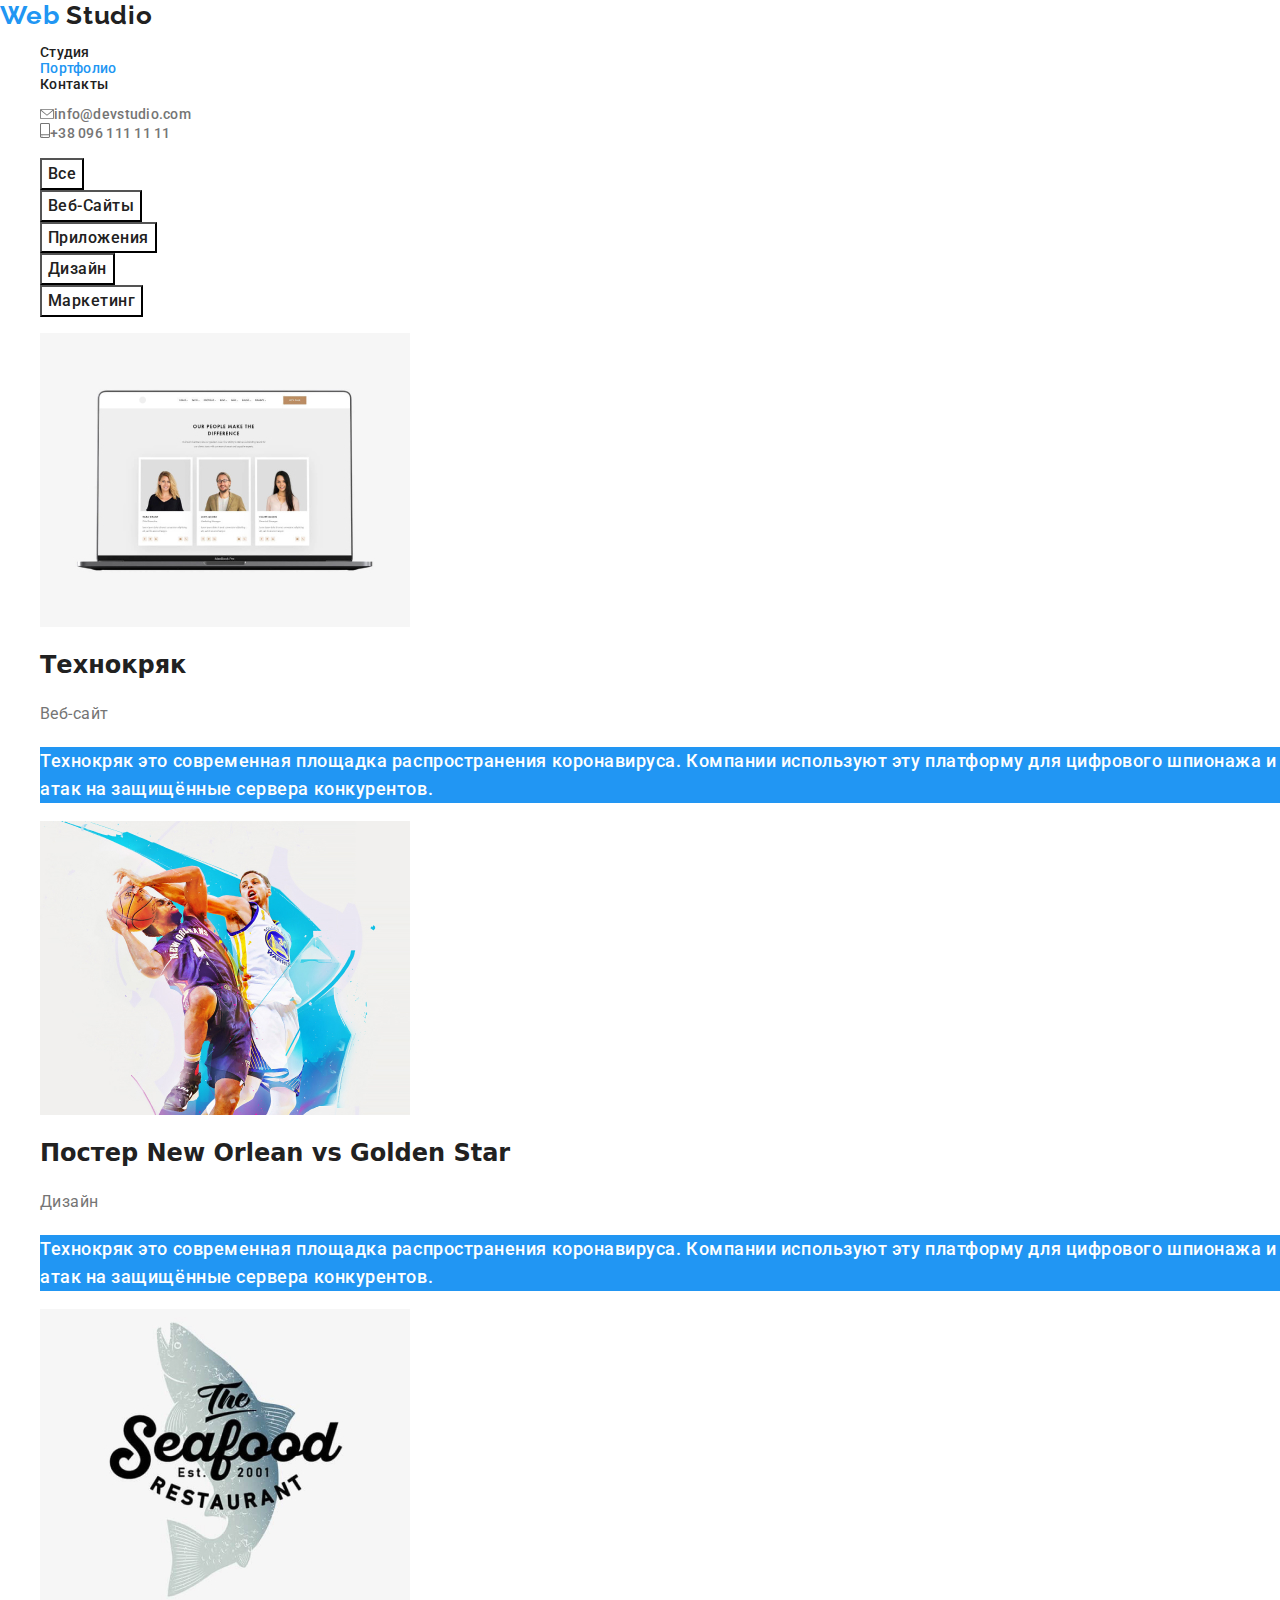
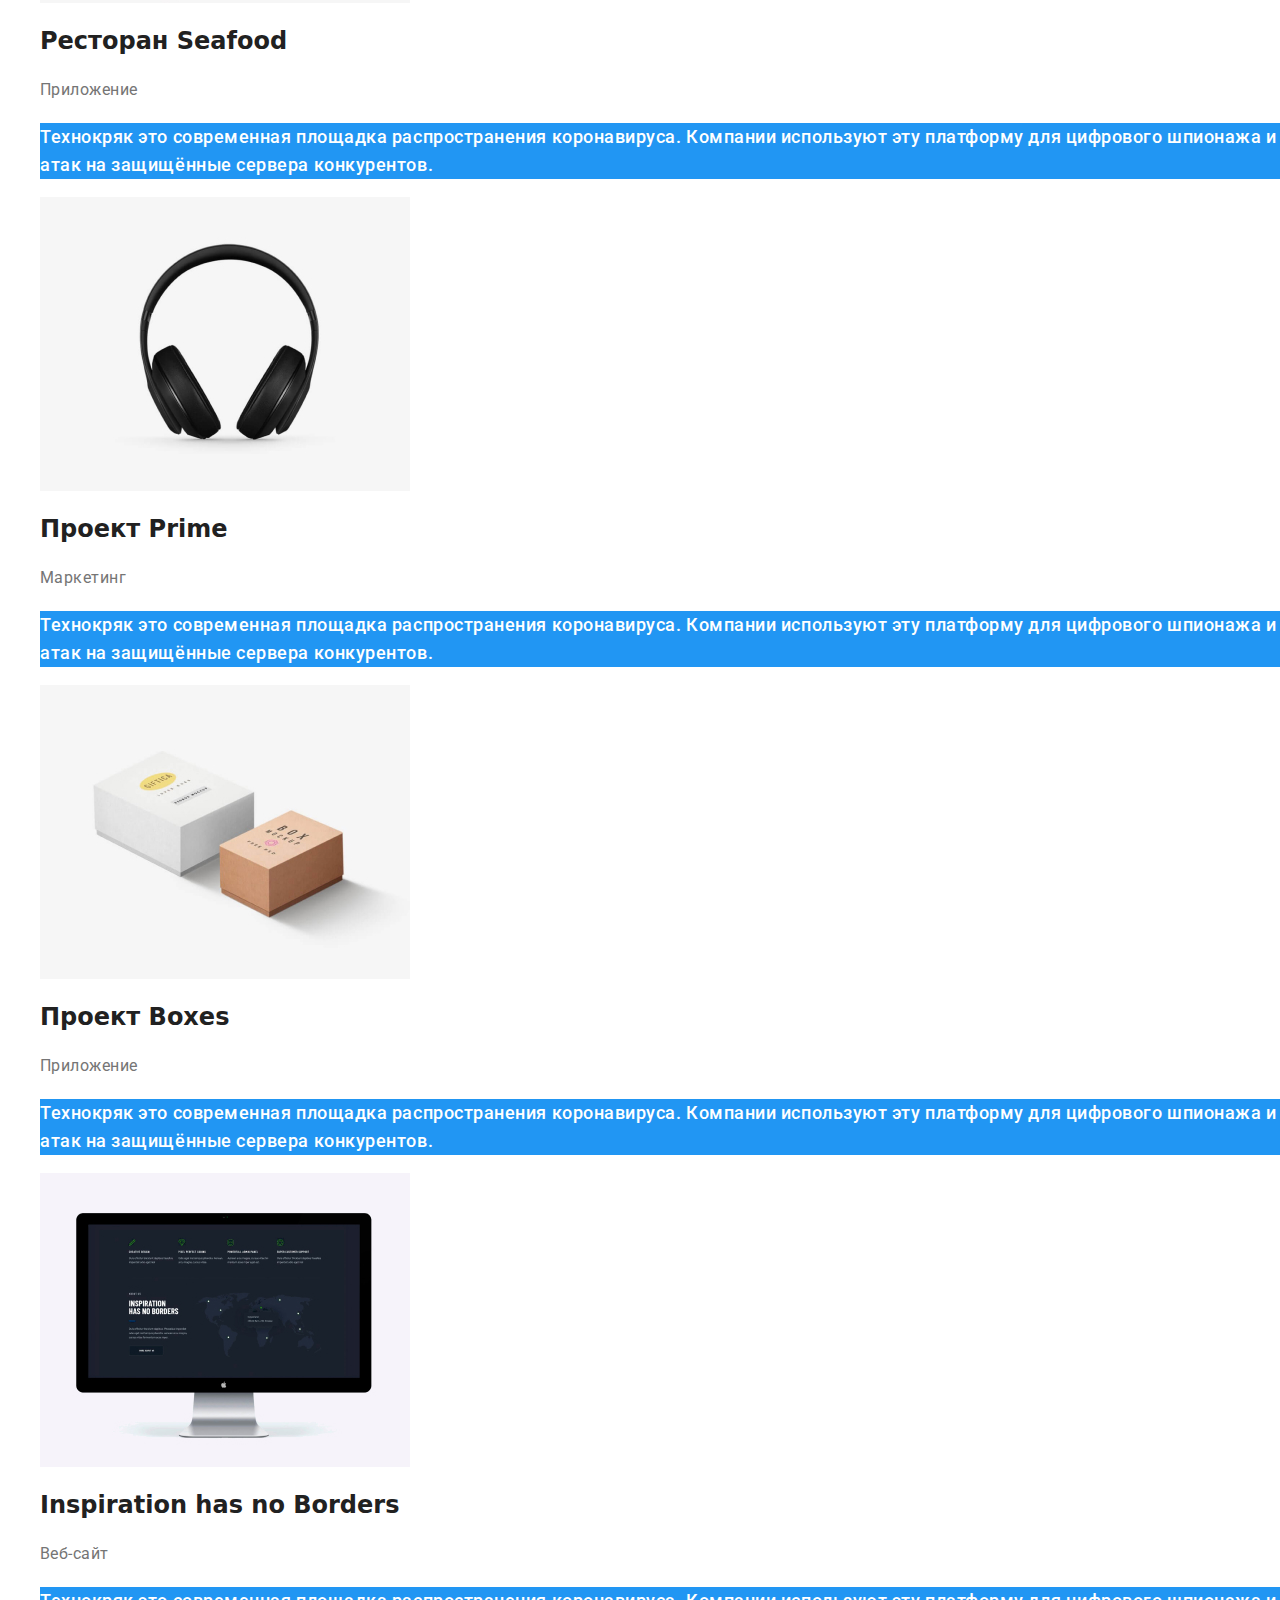
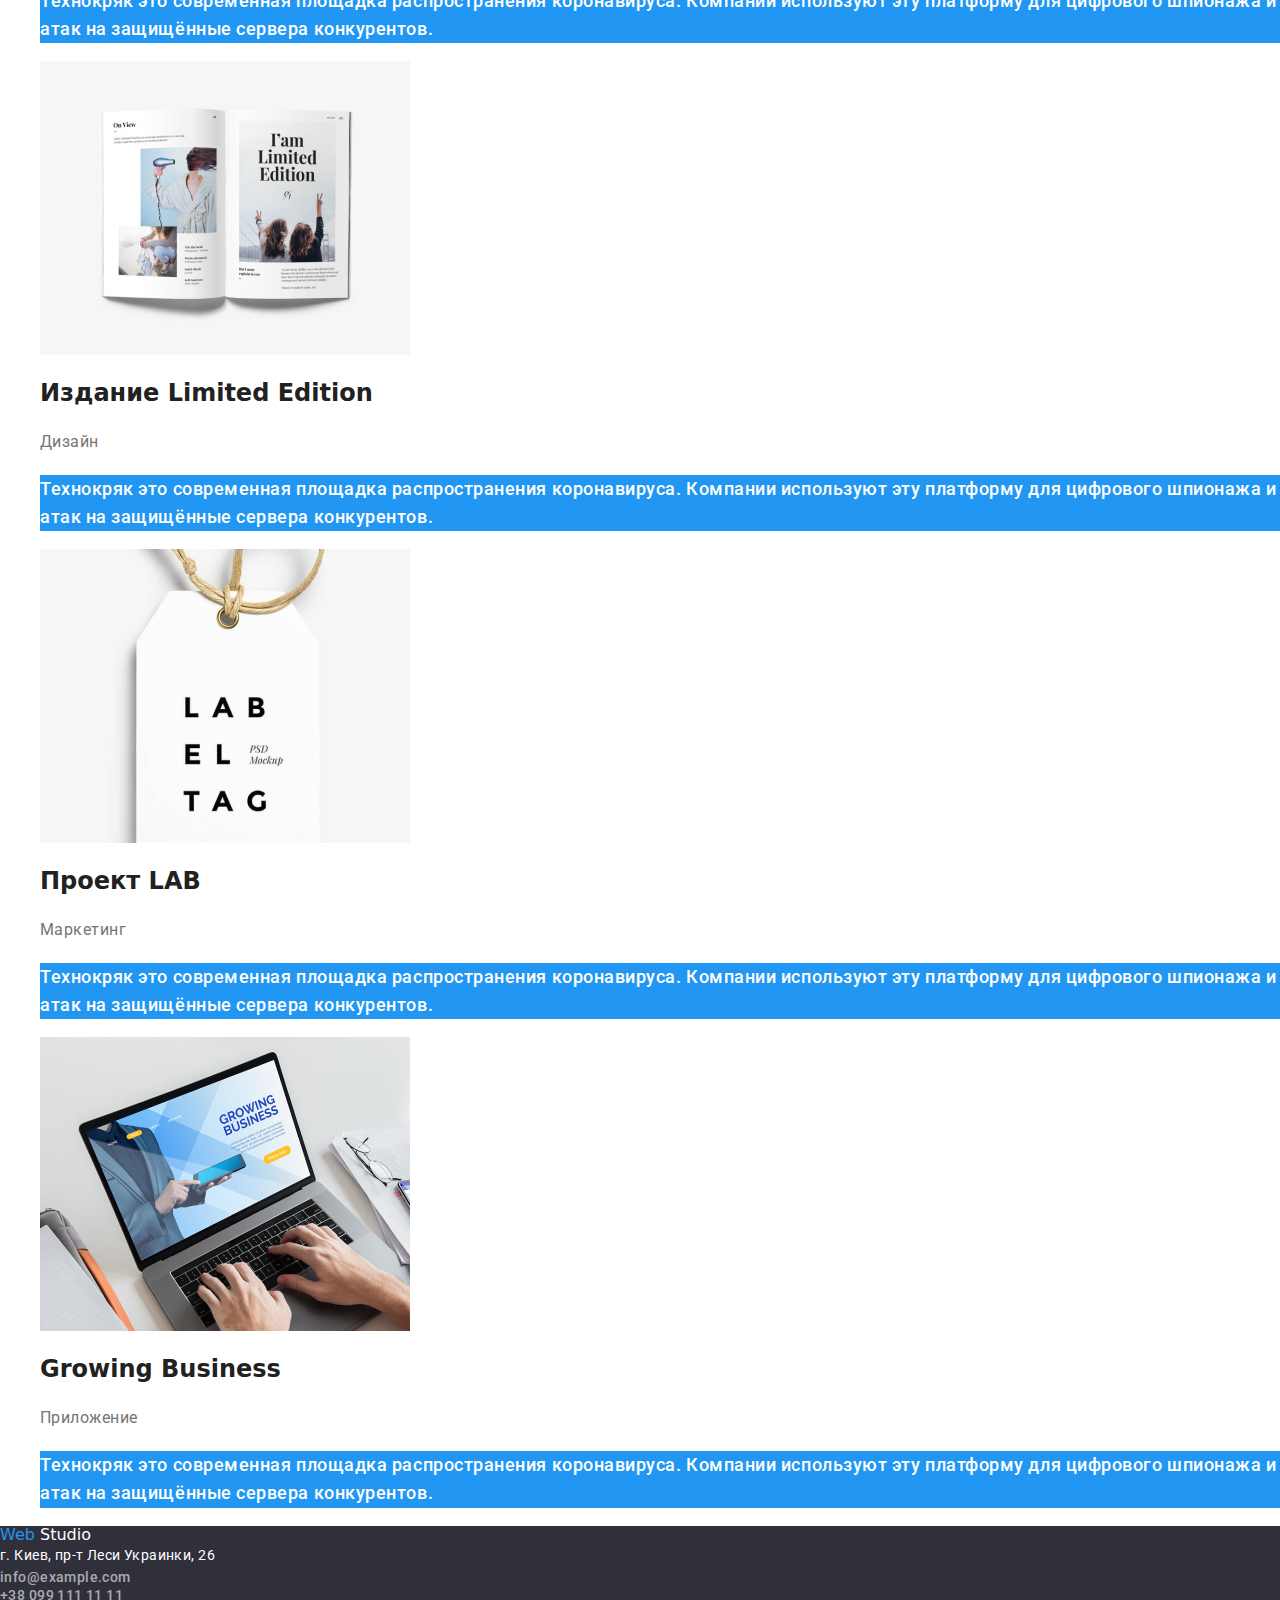
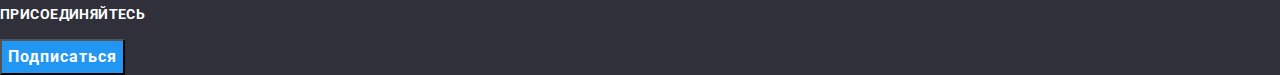
==== commit 9a26affc: "Merge branch 'master' of https://github.com/n1ke23/goit-markup-hw-03" ====
--- a/portfolio.html
+++ b/portfolio.html
@@ -5,15 +5,19 @@
     <meta charset="UTF-8" />
     <meta name="viewport" content="width=device-width, initial-scale=1.0" />
     <title>Портфолио</title>
+    <link rel="stylesheet"
+        href="https://cdnjs.cloudflare.com/ajax/libs/modern-normalize/0.7.0/modern-normalize.min.css" />
+    <!-- нормализатор стилей -->
+    <link href="https://fonts.googleapis.com/css2?family=Raleway:wght@700&family=Roboto:wght@500;700;900&display=swap"
+        rel="stylesheet"><!-- подключаем шрифт -->
     <link rel="stylesheet" href="./css/styles.css">
-    <link href="https://fonts.googleapis.com/css2?family=Raleway:wght@700&family=Roboto:wght@500;700;900&display=swap"
-        rel="stylesheet">
+    <link rel="stylesheet" href="./css/box.css">
 </head>
 
 <body>
     <header>
         <nav>
-            <a href="./index.html" class="logo link">
+            <a href="./index.html" class="logo link" aria-label="логотип" lang="en">
                 <span class="color">Web</span> Studio
             </a>
             <ul class="site-nav">
@@ -24,10 +28,11 @@
         </nav>
 
         <ul class="contacts">
-            <li><a href="" class="contacts-imail link"><img src="./images/imail.svg"
+            <li><a href="#" class="contacts-imail link"><img src="./images/imail.svg"
                         alt="значек имэйла">info@devstudio.com</a>
             </li>
-            <li><a href="tel:+380961111111" class="contacts-phone link"><img src="./images/phone.svg" alt="значек телефона">+38 096 111
+            <li><a href="tel:+380961111111" class="contacts-phone link"><img src="./images/phone.svg"
+                        alt="значек телефона">+38 096 111
                     11
                     11</a>
             </li>
@@ -38,15 +43,35 @@
     <main>
         <nav>
             <ul>
-                <li><button type="button" class="radio-button">все</button></li>
-                <li><button type="button" class="radio-button">веб-сайты</button></li>
-                <li><button type="button" class="radio-button">приложения</button></li>
-                <li><button type="button" class="radio-button">дизайн</button></li>
-                <li><button type="button" class="radio-button">маркетинг</button></li>
+                <li>
+
+                    <button type="button" class="radio-button">все</button>
+
+                </li>
+                <li>
+
+                    <button type="button" class="radio-button">веб-сайты</button>
+
+                </li>
+                <li>
+
+                    <button type="button" class="radio-button">приложения</button>
+
+                </li>
+                <li>
+
+                    <button type="button" class="radio-button">дизайн</button>
+
+                </li>
+                <li>
+
+                    <button type="button" class="radio-button">маркетинг</button>
+
+                </li>
             </ul>
             <ul>
                 <li>
-                    <a href="" class="link">
+                    <a href="#" class="link">
                         <img src="./images/images-portfolio/laptop.jpg" alt="портфолио" width="370" height="294">
                         <h2 class="example-titel">Технокряк</h2>
                         <p class="example-text">Веб-сайт</p>
@@ -57,7 +82,7 @@
                     </a>
                 </li>
                 <li>
-                    <a href="" class="link">
+                    <a href="#" class="link">
                         <img src="./images/images-portfolio/nba.jpg" alt="игроки нба" width="370" height="294">
                         <h2 class="example-titel">Постер New Orlean vs Golden Star</h2>
                         <p class="example-text">Дизайн</p>
@@ -67,7 +92,7 @@
                     </a>
                 </li>
                 <li>
-                    <a href="" class="link">
+                    <a href="#" class="link">
                         <img src="./images/images-portfolio/seafood.jpg" alt="морская еда" width="370" height="294">
                         <h2 class="example-titel">Ресторан Seafood</h2>
                         <p class="example-text">Приложение</p>
@@ -77,7 +102,7 @@
                     </a>
                 </li>
                 <li>
-                    <a href="" class="link">
+                    <a href="#" class="link">
                         <img src="./images/images-portfolio/headsed.jpg" alt="наушники" width="370" height="294">
                         <h2 class="example-titel">Проект Prime</h2>
                         <p class="example-text">Маркетинг</p>
@@ -87,7 +112,7 @@
                     </a>
                 </li>
                 <li>
-                    <a href="" class="link">
+                    <a href="#" class="link">
                         <img src="./images/images-portfolio/box.jpg" alt="коробки" width="370" height="294">
                         <h2 class="example-titel">Проект Boxes</h2>
                         <p class="example-text">Приложение</p>
@@ -97,7 +122,7 @@
                     </a>
                 </li>
                 <li>
-                    <a href="" class="link">
+                    <a href="#" class="link">
                         <img src="./images/comp2.jpg" alt="монитор" width="370" height="294">
                         <h2 class="example-titel">Inspiration has no Borders</h2>
                         <p class="example-text">Веб-сайт</p>
@@ -107,7 +132,7 @@
                     </a>
                 </li>
                 <li>
-                    <a href="" class="link">
+                    <a href="#" class="link">
                         <img src="./images/images-portfolio/book.jpg" alt="книга" width="370" height="294">
                         <h2 class="example-titel">Издание Limited Edition</h2>
                         <p class="example-text">Дизайн</p>
@@ -117,7 +142,7 @@
                     </a>
                 </li>
                 <li>
-                    <a href="" class="link">
+                    <a href="#" class="link">
                         <img src="./images/images-portfolio/label.jpg" alt="" width="370" height="294">
                         <h2 class="example-titel">Проект LAB</h2>
                         <p class="example-text">Маркетинг</p>
@@ -127,7 +152,7 @@
                     </a>
                 </li>
                 <li>
-                    <a href="" class="link">
+                    <a href="#" class="link">
                         <img src=" ./images/comp3.jpg" alt="ноутбук" width="370" height="294">
                         <h2 class="example-titel">Growing Business</h2>
                         <p class="example-text">Приложение</p>
@@ -142,22 +167,31 @@
 
     <footer>
         <div>
-            <a href="./index.html" class="link logo-footer">
+            <a href="./index.html" class="link logo-footer" aria-label="логотип" lang="en">
                 <span class="color">Web</span> Studio
             </a>
             <address id="address">
-                <a href="https://goo.gl/maps/UruoTMuBv4FQU7uC8" target="_blank" class="adress-text link">г. Киев, пр-т Леси Украинки, 26</a><br>
-                <a href="" class="adress-imail link">info@example.com</a><br>
+                <a href="https://goo.gl/maps/UruoTMuBv4FQU7uC8" target="_blank" class="adress-text link">г. Киев, пр-т
+                    Леси Украинки, 26</a><br>
+                <a href="#" class="adress-imail link">info@example.com</a><br>
                 <a href="tel:+380961111111" class="adress-phone link">+38 099 111 11 11</a>
             </address>
         </div>
         <section class="connection">
             <b class="connection-title">присоединяйтесь</b>
             <ul>
-                <li><a href="" aria-label="сылка на instagram"></a></li>
-                <li><a href="" aria-label="сылка на twitter"></a></li>
-                <li><a href="" aria-label="сылка на facebook"></a></li>
-                <li><a href="" aria-label="сылка на linkedin"></a></li>
+                <li>
+                    <a href="#" aria-label="сылка на instagram"></a>
+                </li>
+                <li>
+                    <a href="#" aria-label="сылка на twitter"></a>
+                </li>
+                <li>
+                    <a href="#" aria-label="сылка на facebook"></a>
+                </li>
+                <li>
+                    <a href="#" aria-label="сылка на linkedin"></a>
+                </li>
             </ul>
         </section>
 
--- a/css/box.css
+++ b/css/box.css
@@ -0,0 +1,16 @@
+*,
+*::before,
+*::after {
+  box-sizing: border-box;
+}
+
+/* html {
+    box-sizing: border-box;
+
+}
+
+*,
+*::before,
+*::after {
+  box-sizing: ;
+} */
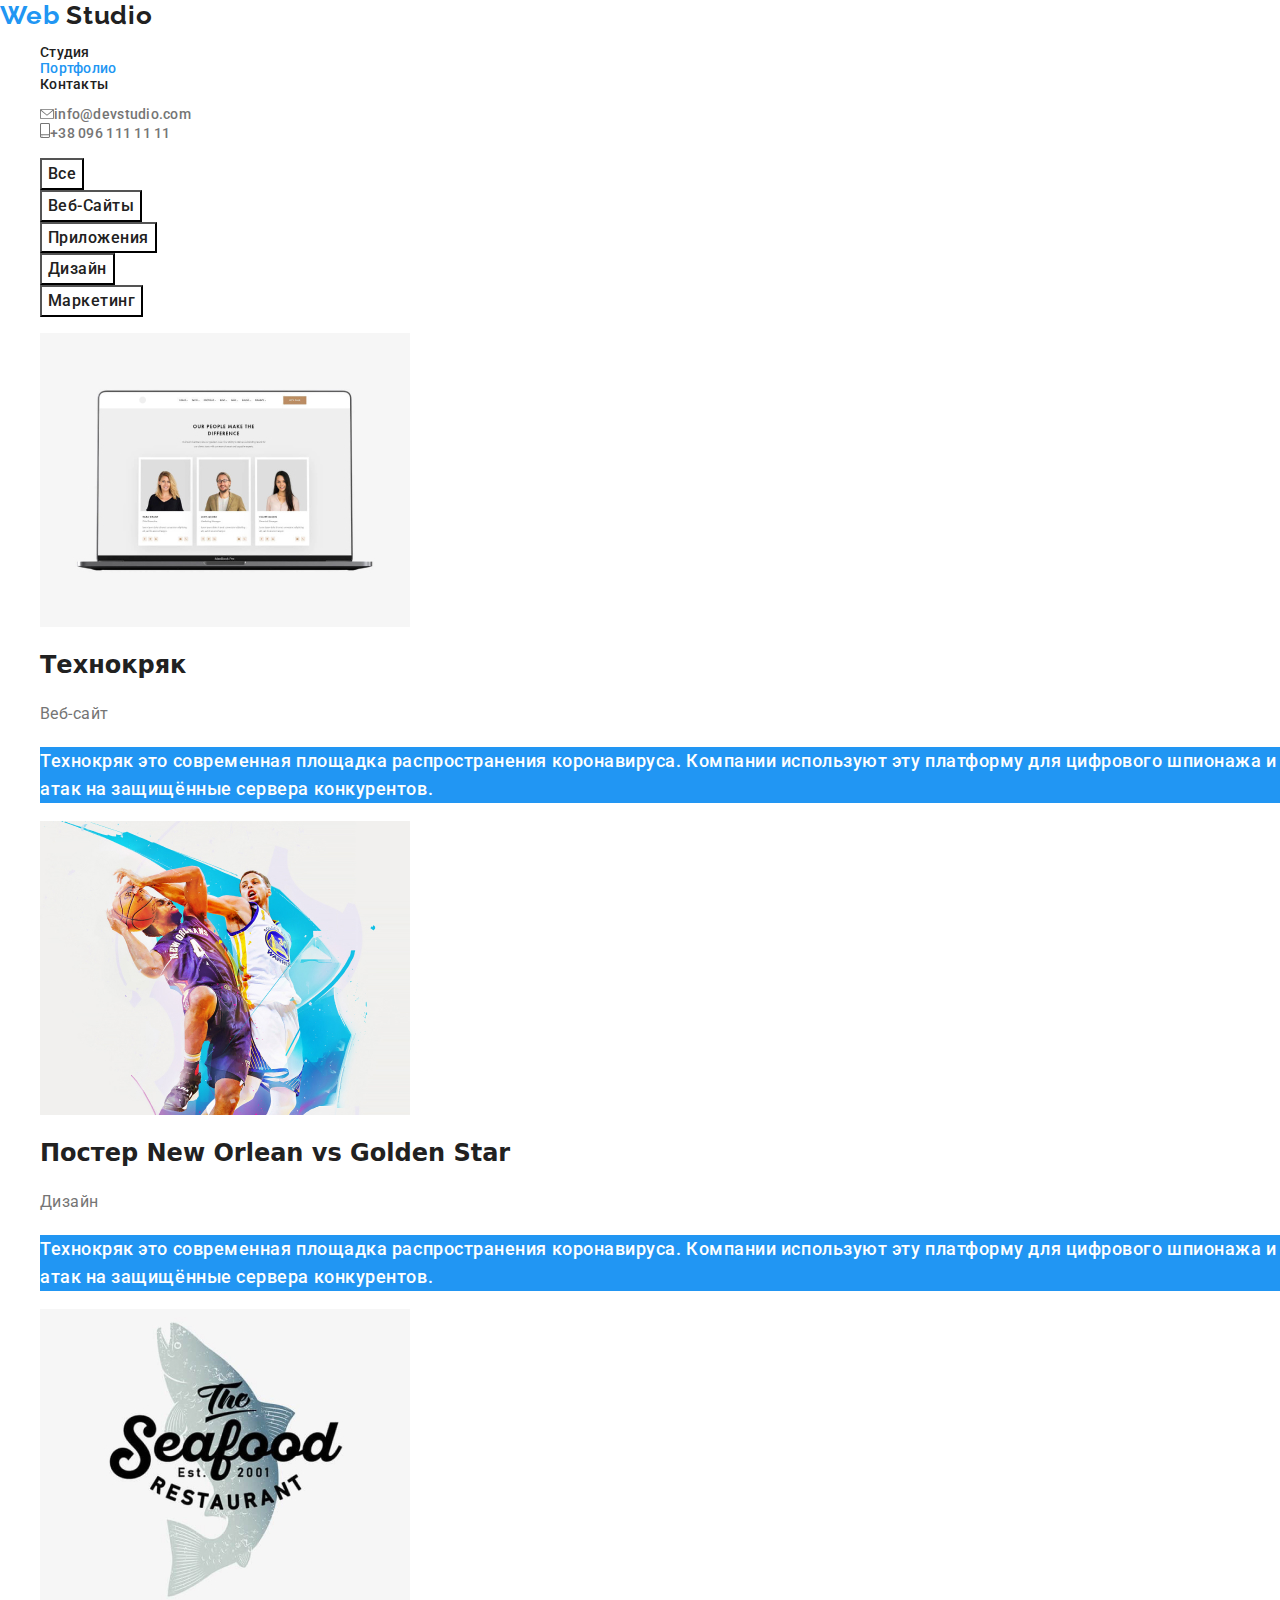
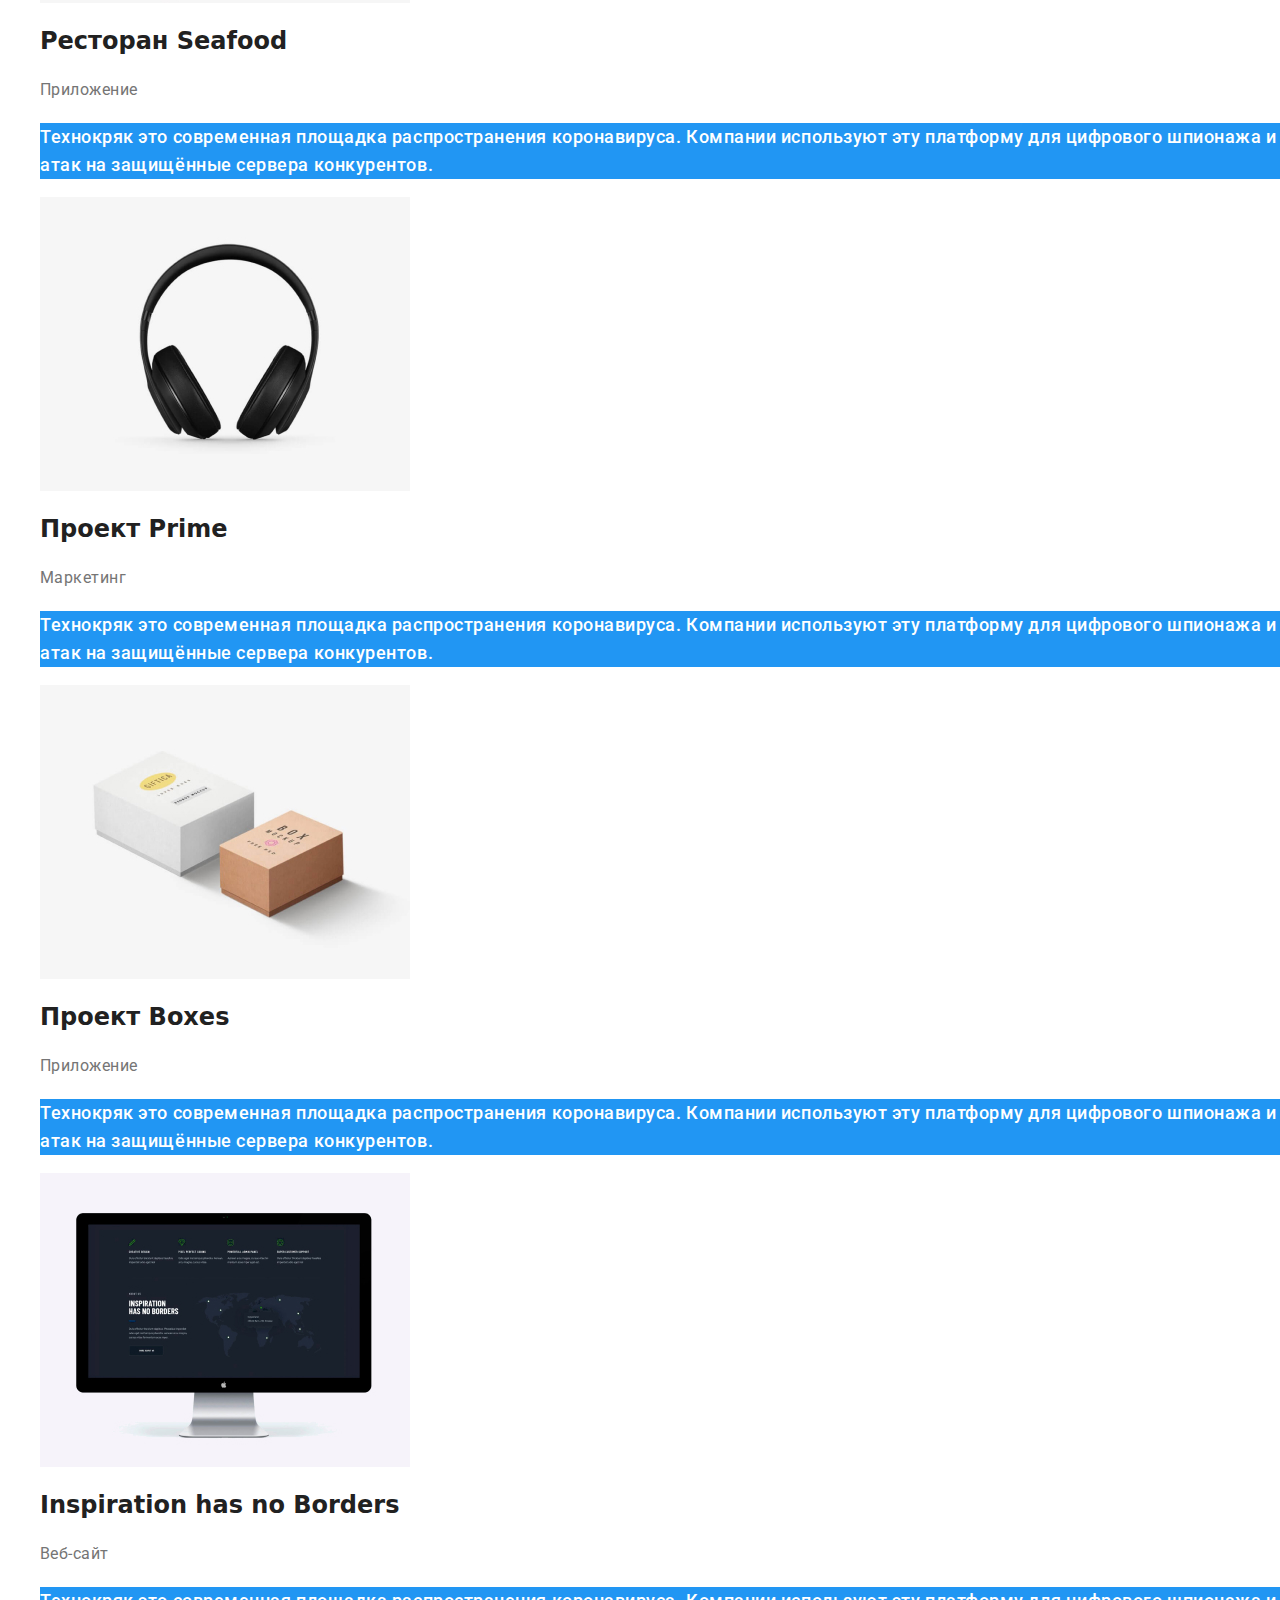
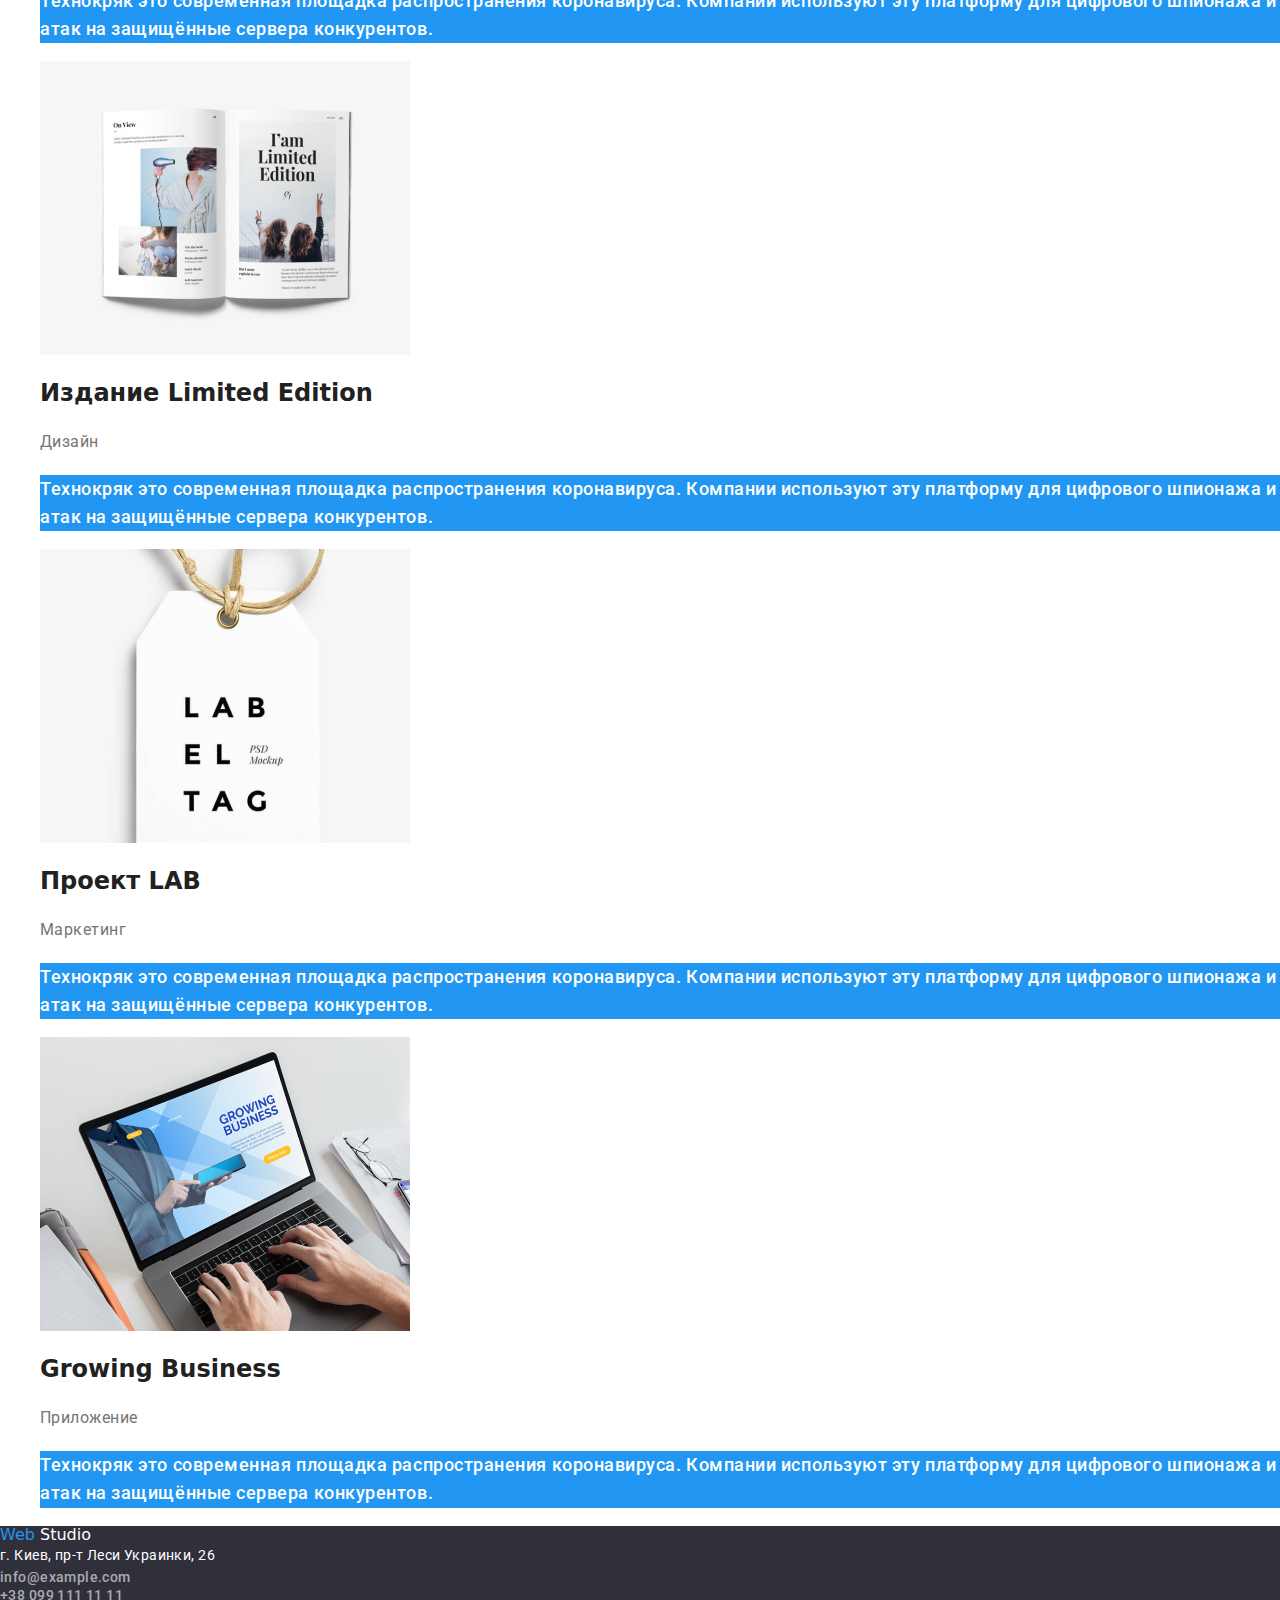
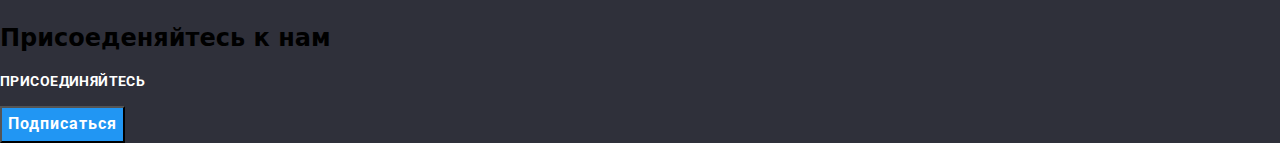
==== commit 7be4ce55: "add new" ====
--- a/portfolio.html
+++ b/portfolio.html
@@ -178,6 +178,7 @@
             </address>
         </div>
         <section class="connection">
+            <h2>Присоеденяйтесь к нам</h2>
             <b class="connection-title">присоединяйтесь</b>
             <ul>
                 <li>
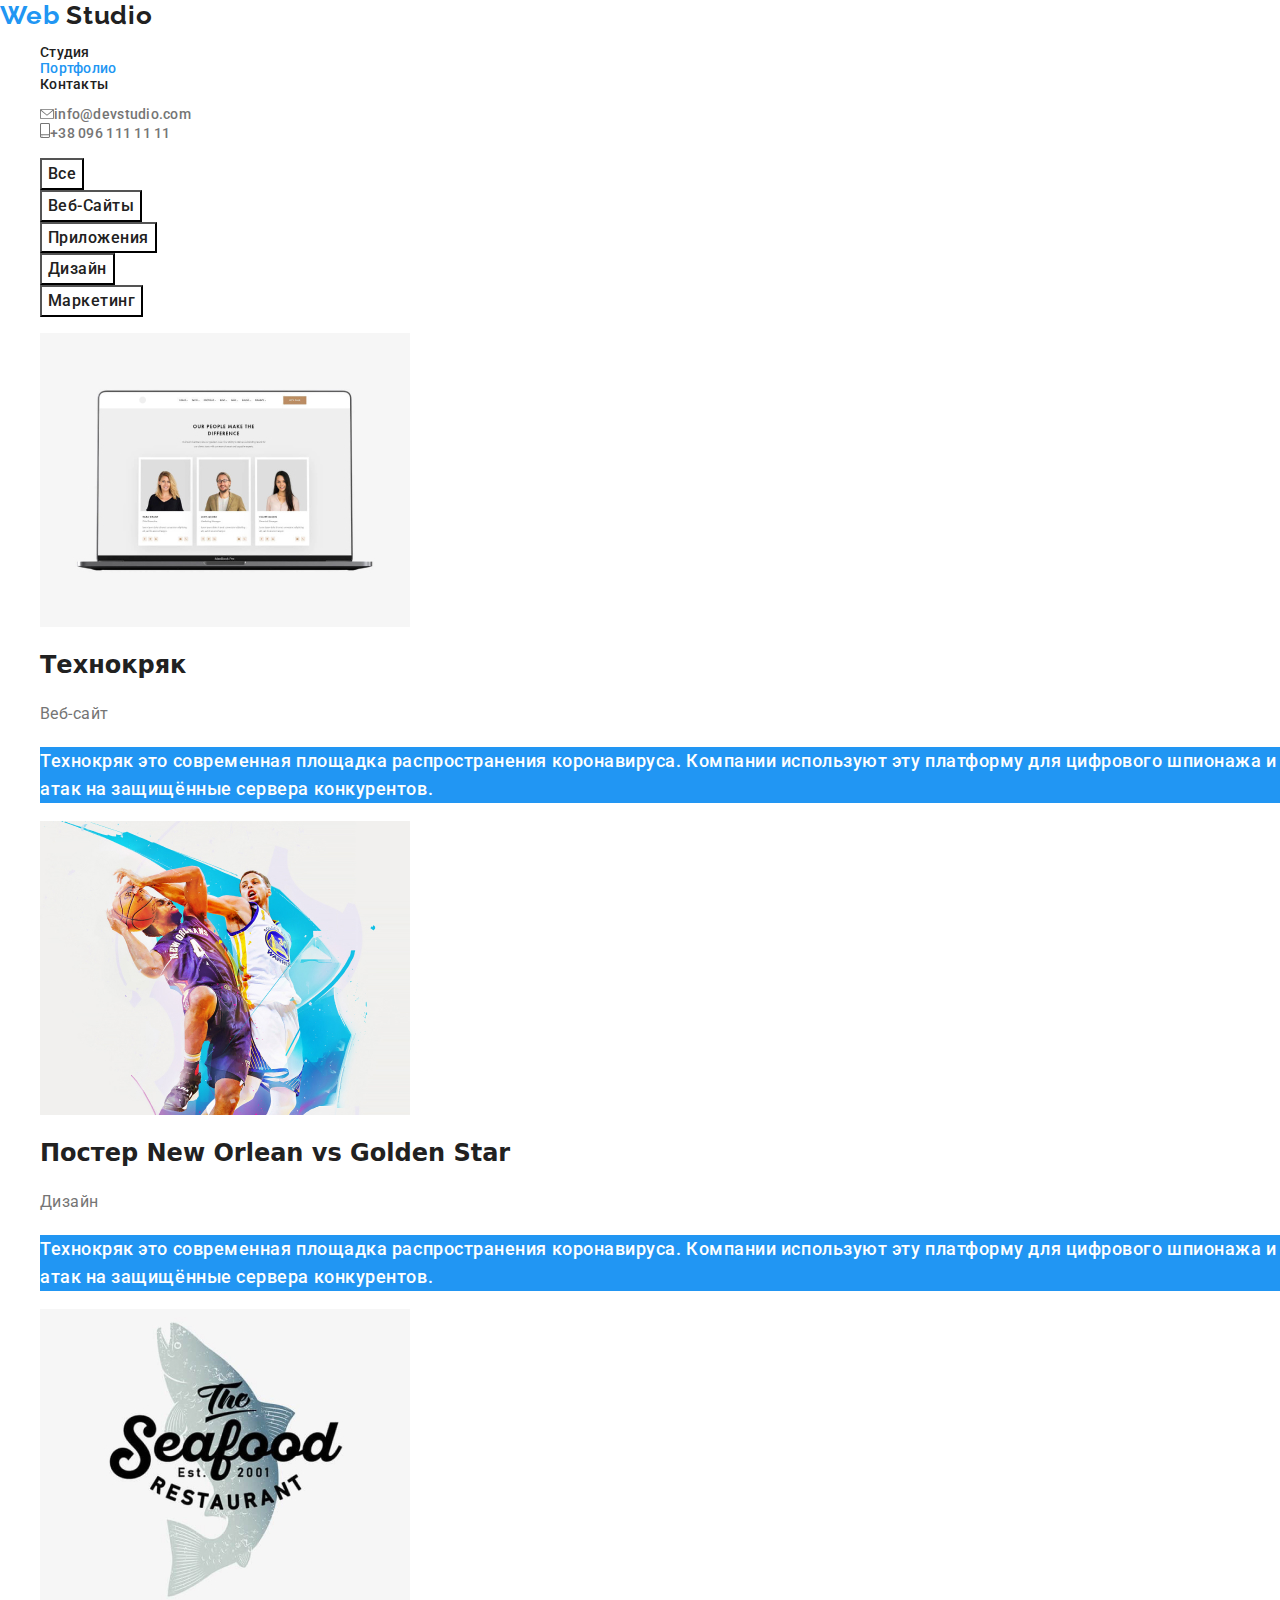
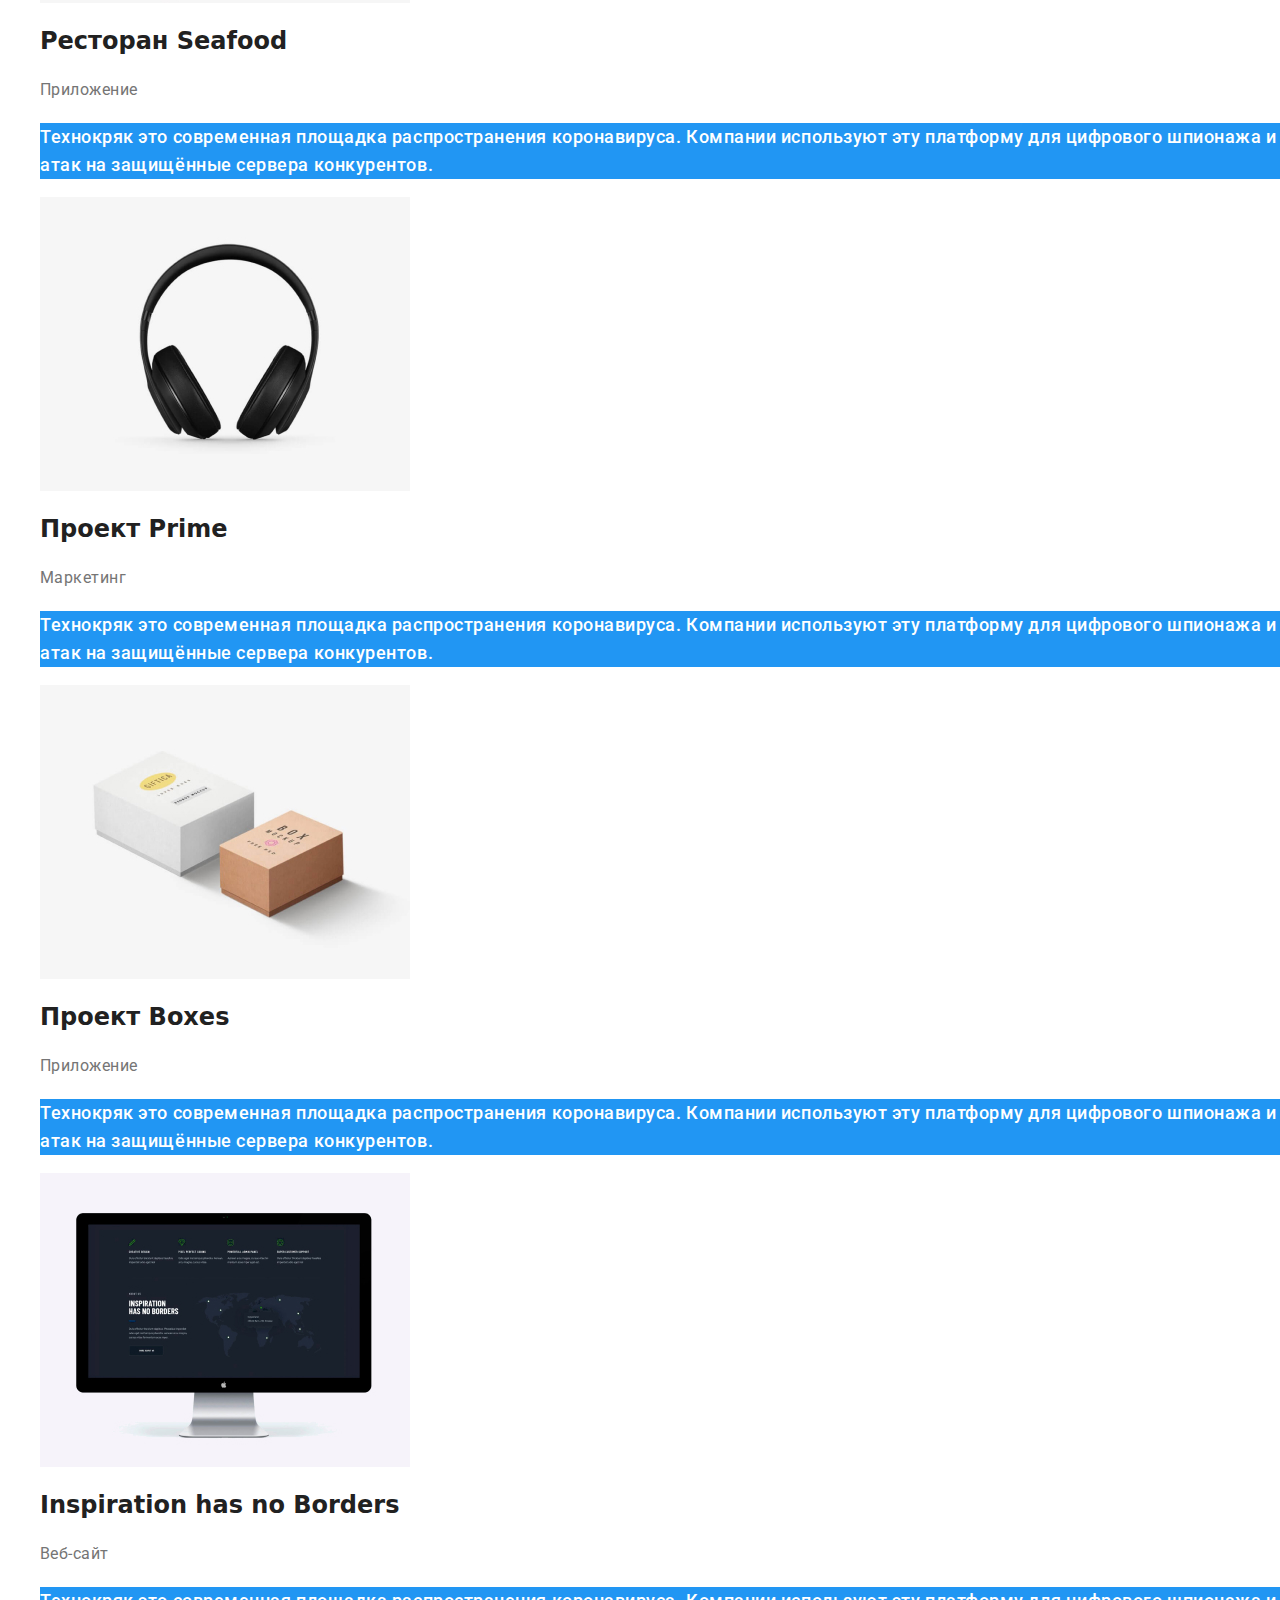
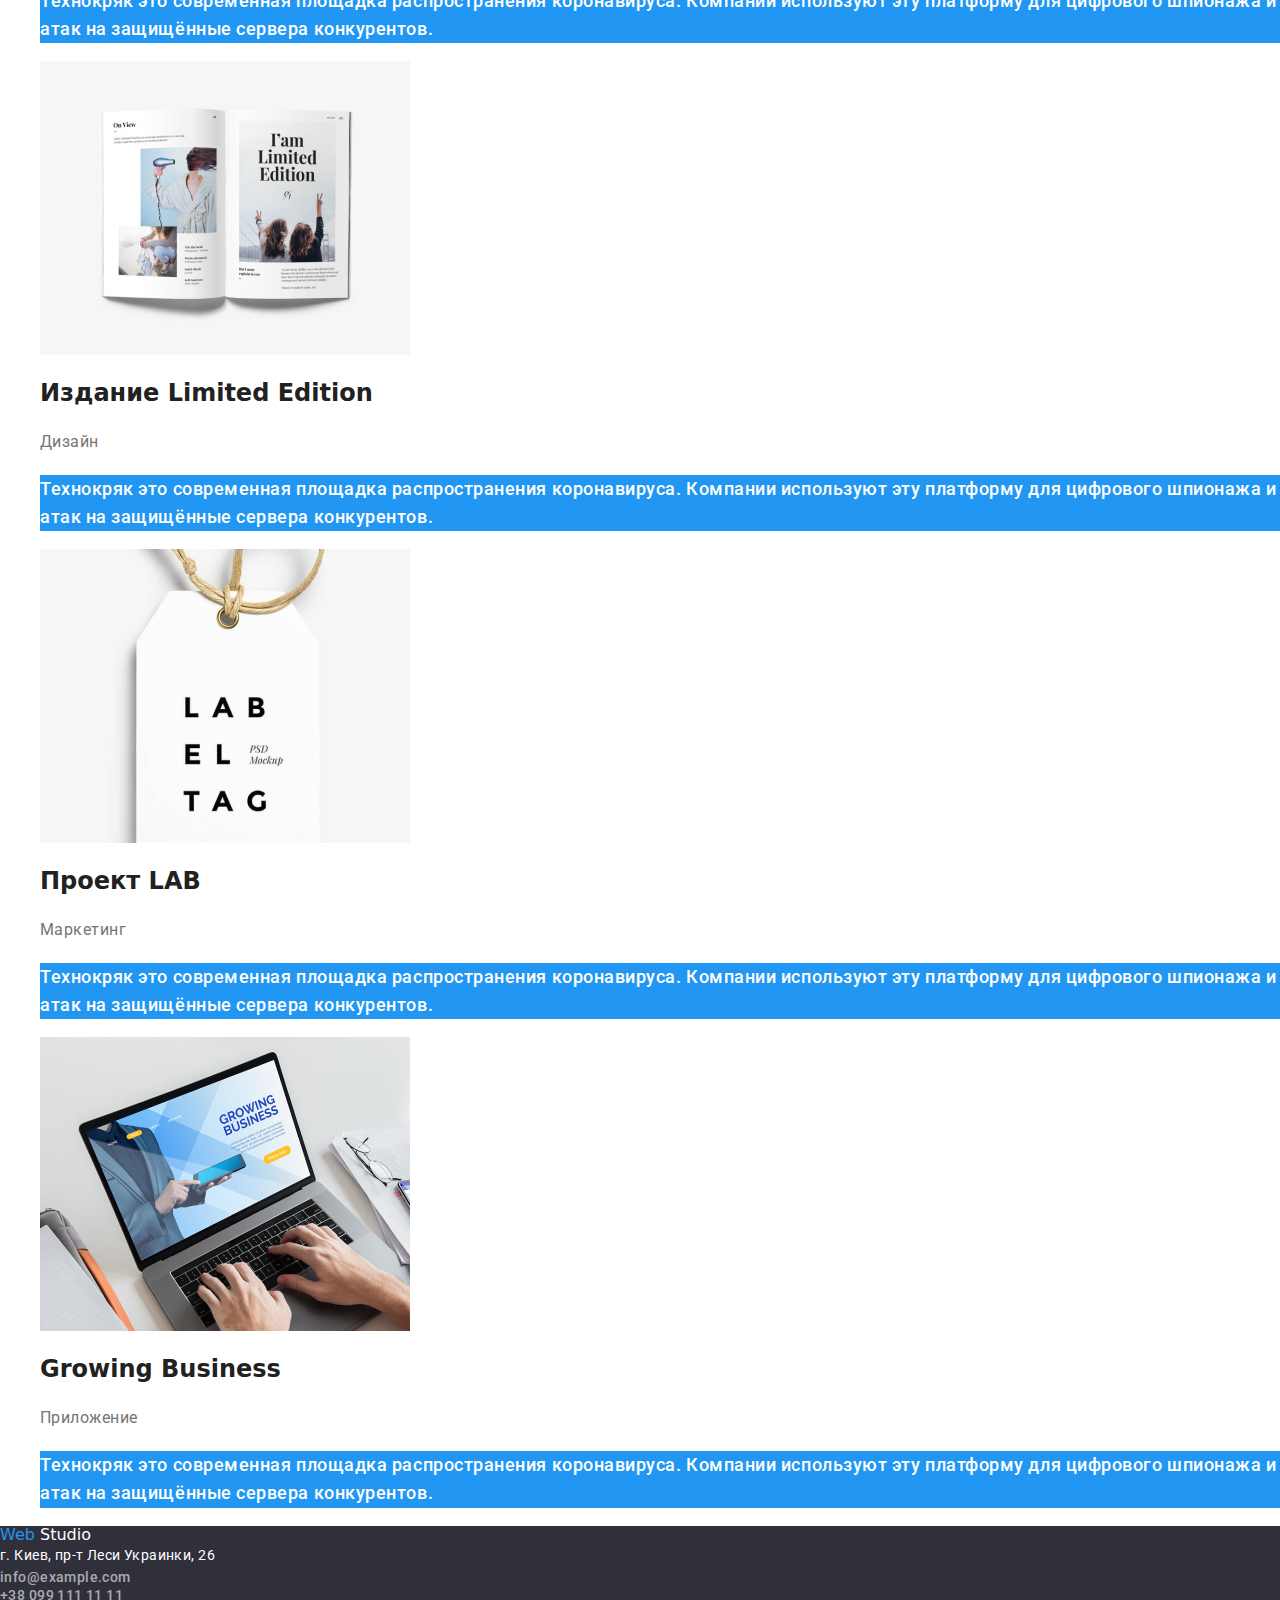
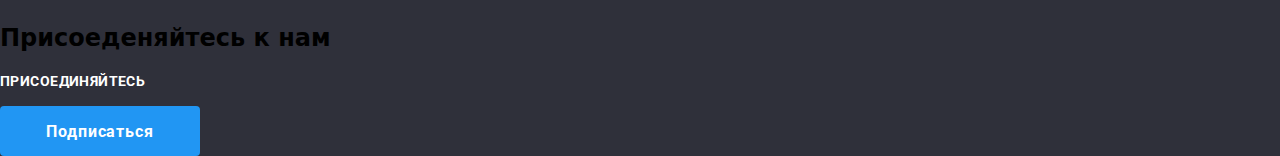
==== commit 78721852: "доделываю домашку" ====
--- a/portfolio.html
+++ b/portfolio.html
@@ -5,11 +5,11 @@
     <meta charset="UTF-8" />
     <meta name="viewport" content="width=device-width, initial-scale=1.0" />
     <title>Портфолио</title>
+    <link href="https://fonts.googleapis.com/css2?family=Raleway:wght@700&family=Roboto:wght@500;700;900&display=swap"
+        rel="stylesheet"><!-- подключаем шрифт -->
     <link rel="stylesheet"
         href="https://cdnjs.cloudflare.com/ajax/libs/modern-normalize/0.7.0/modern-normalize.min.css" />
-    <!-- нормализатор стилей -->
-    <link href="https://fonts.googleapis.com/css2?family=Raleway:wght@700&family=Roboto:wght@500;700;900&display=swap"
-        rel="stylesheet"><!-- подключаем шрифт -->
+    <!-- нормализатор стилей -->    
     <link rel="stylesheet" href="./css/styles.css">
     <link rel="stylesheet" href="./css/box.css">
 </head>
--- a/css/styles.css
+++ b/css/styles.css
@@ -14,6 +14,7 @@
   list-style: none;
 }
 
+
 /* HEADER */
 
 /*  logo */
@@ -77,6 +78,8 @@
 /* Baner */
 
 .hero-title {
+  margin-top: 0px;
+  margin-bottom: 30px;
   font-family: Roboto;
   font-style: normal;
   font-weight: 900;
@@ -85,6 +88,13 @@
   letter-spacing: 0.06em;
   text-transform: uppercase;
   color: var(--interactive-text-color);
+  text-align: center;
+}
+
+.container-hero{
+ background-image: url(../images/baner.jpg);
+ width: 1600px;
+ height: 600px;
 }
 
 /* button */
@@ -96,8 +106,17 @@
   font-size: 16px;
   line-height: 1.88;
   letter-spacing: 0.06em;
+  text-align: center;
   color: var(--interactive-text-color);
   background-color: var(--active-text-color);
+ /* новое */
+  display: inline-block;
+  min-width: 200px;
+  height: 50px;
+  border-color: var(--active-text-color);
+  border-radius: 4px;
+  padding: 10px 32px;
+  border: 1px solid transparent;
 }
 
 .radio-button {
@@ -167,8 +186,13 @@
 
 /* НАША КОМАНДА */
 
-.team {
+.container-team {
   background: #f5f4fa;
+  width: 1600px;
+}
+
+.container-team > .container {
+  margin: 0px;
 }
 
 .team-title {
@@ -206,6 +230,7 @@
 
 footer {
   background: #2f303a;
+  width: 1600px;
 }
 
 .logo-footer {
@@ -286,3 +311,41 @@
   color: var(--interactive-text-color);
   background: var(--active-text-color); /* на время*/
 }
+
+
+/* box */
+
+*,
+*::before,
+*::after {
+  box-sizing: border-box;
+}
+
+/* html {
+    box-sizing: border-box;
+
+}
+
+*,
+*::before,
+*::after {
+  box-sizing: ;
+} */
+
+/* .header-container {
+  width: ;
+  height: ;
+
+
+} */
+
+
+
+
+.container {
+  width: 1170px;
+  margin-left: auto;
+  margin-right: auto;
+}
+
+
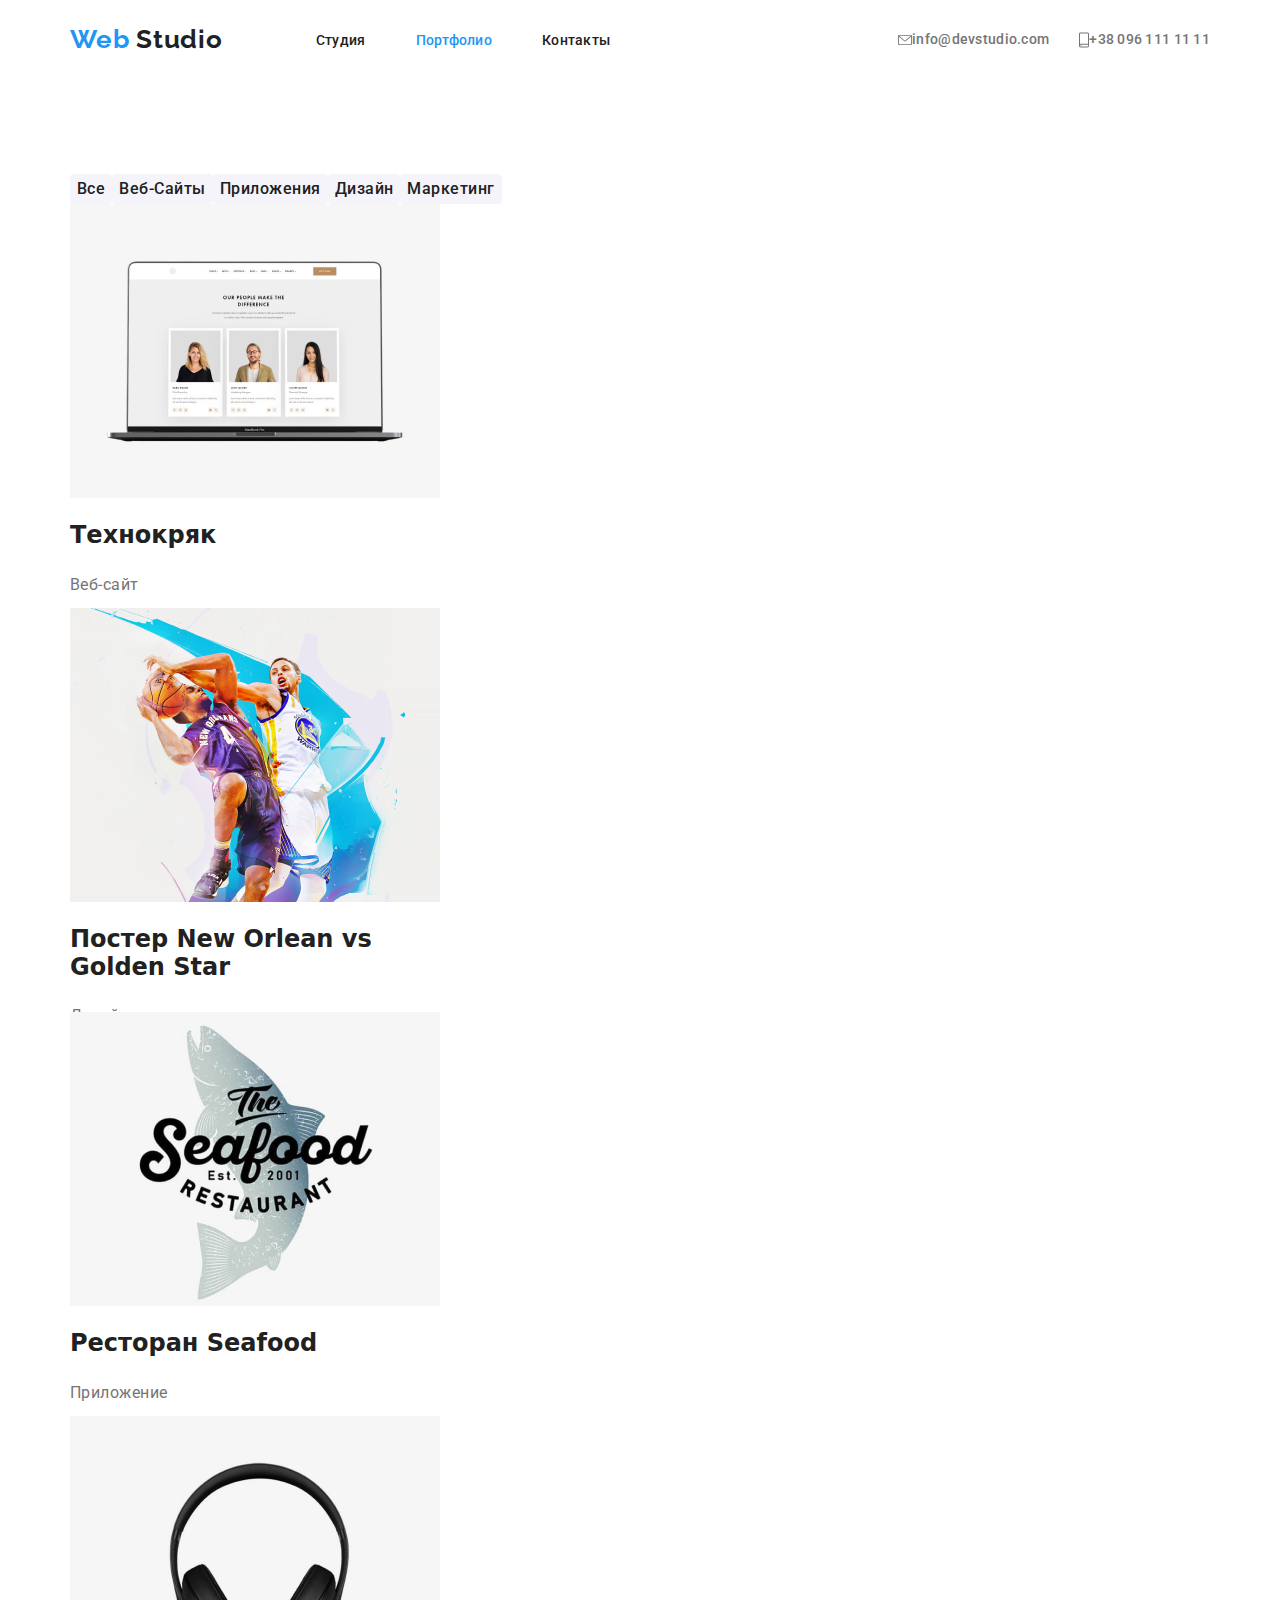
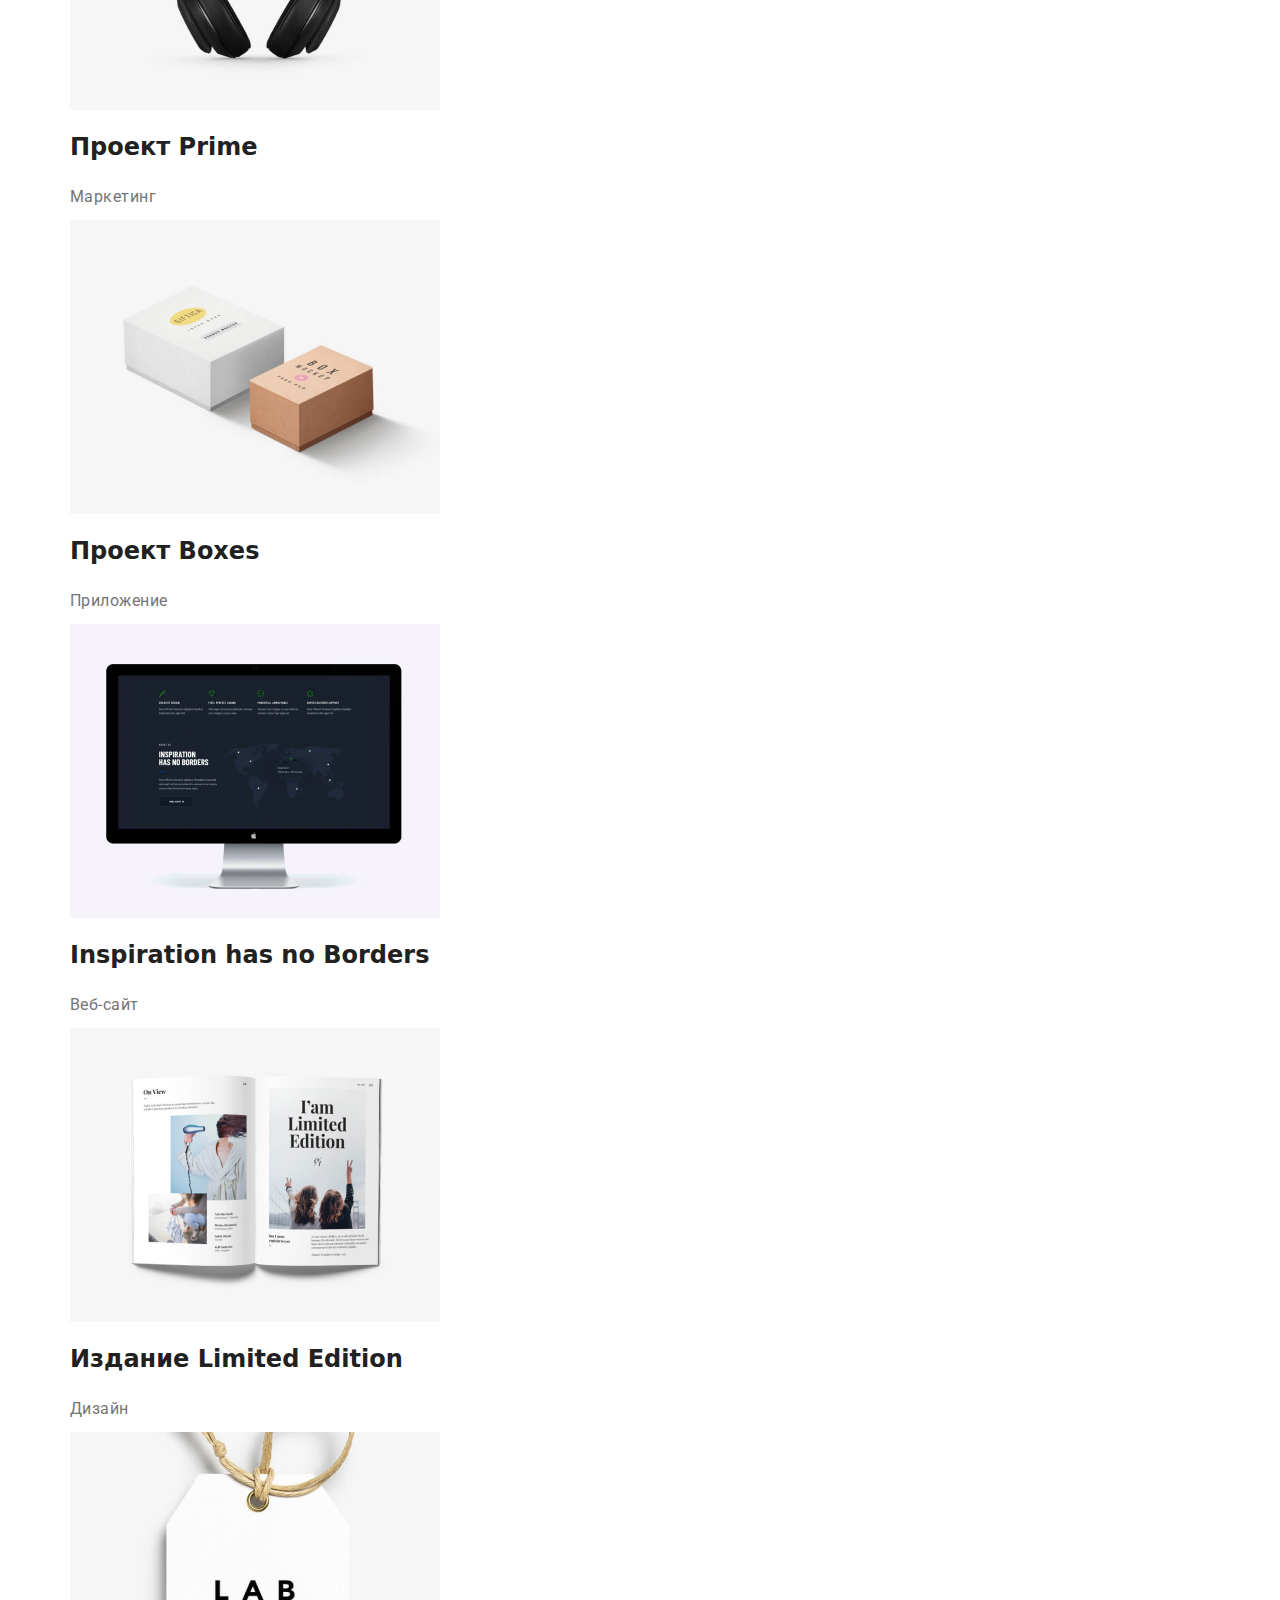
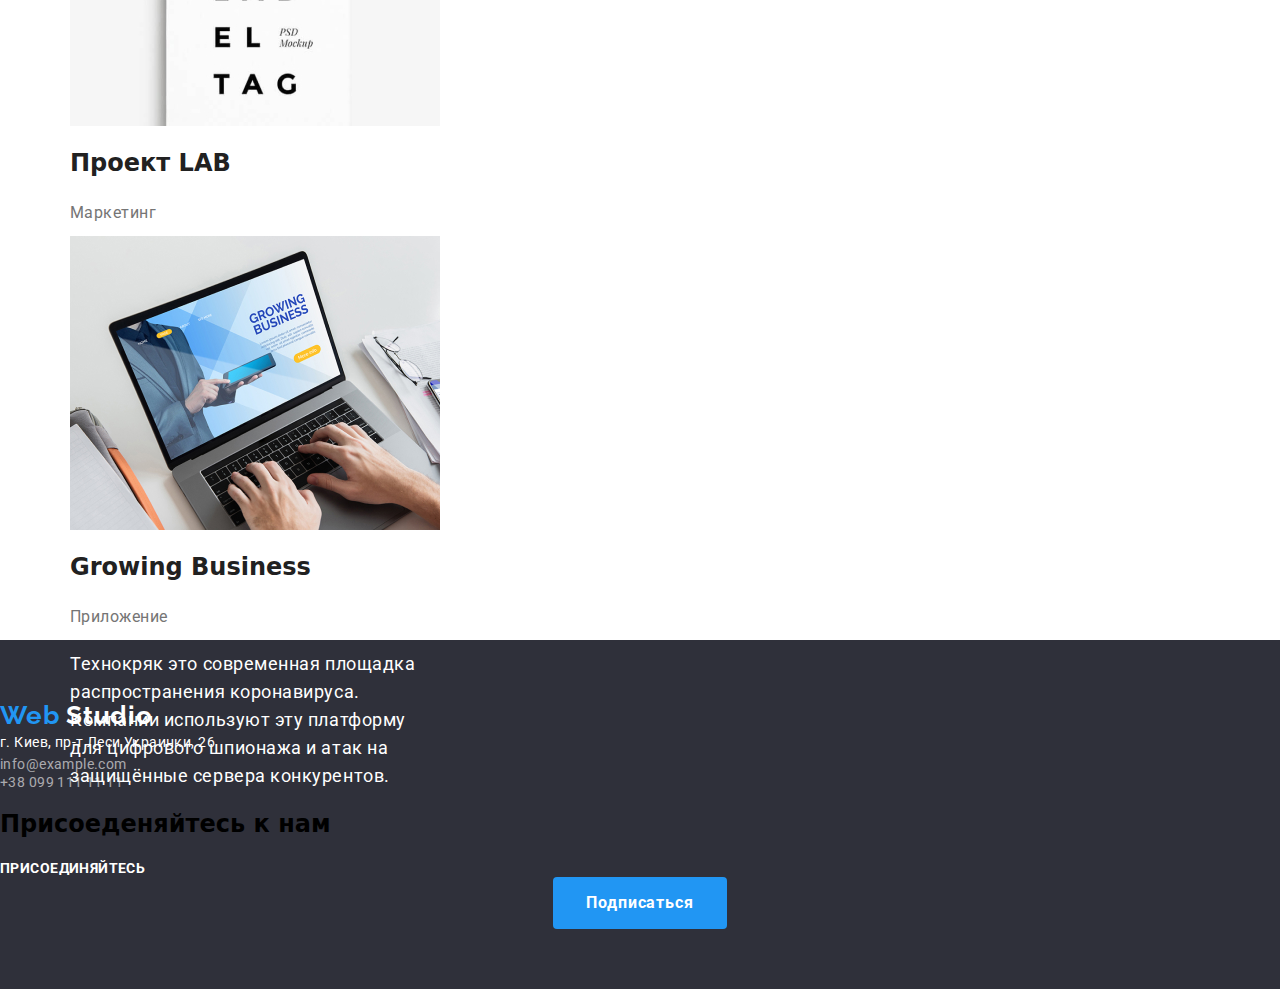
==== commit 7497a3ab: "исправления после флексов 1" ====
--- a/portfolio.html
+++ b/portfolio.html
@@ -16,152 +16,158 @@
 
 <body>
     <header>
-        <nav>
-            <a href="./index.html" class="logo link" aria-label="логотип" lang="en">
-                <span class="color">Web</span> Studio
-            </a>
-            <ul class="site-nav">
-                <li><a href="./index.html" class="link">Студия</a></li>
-                <li><a href="./portfolio.html" class="link current">Портфолио</a></li>
-                <li><a href="#address" class="link">Контакты</a></li>
+        <div class="container flex">
+            <nav class="main-nav">
+                <a href="./index.html" class="logo link" aria-label="логотип" lang="en">
+                    <span class="color">Web</span> Studio
+                </a>
+                <ul class="site-nav list">
+                    <li class="item"><a href="./index.html" class="link">Студия</a></li>
+                    <li class="item"><a href="./portfolio.html" class="link current">Портфолио</a></li>
+                    <li class="item"><a href="#address" class="link">Контакты</a></li>
+                </ul>
+            </nav>
+
+            <ul class="contacts list">
+                <li class="item">
+                    <a href="#" class="contacts-imail link">
+                        <img src="./images/imail.svg" alt="значек имэйла">info@devstudio.com</a>
+                </li>
+                <li class="item">
+                    <a href="tel:+380961111111" class="contacts-phone link">
+                        <img src="./images/phone.svg" alt="значек телефона">+38 096 111
+                        11
+                        11</a>
+                </li>
             </ul>
-        </nav>
-
-        <ul class="contacts">
-            <li><a href="#" class="contacts-imail link"><img src="./images/imail.svg"
-                        alt="значек имэйла">info@devstudio.com</a>
-            </li>
-            <li><a href="tel:+380961111111" class="contacts-phone link"><img src="./images/phone.svg"
-                        alt="значек телефона">+38 096 111
-                    11
-                    11</a>
-            </li>
-        </ul>
+        </div>
     </header>
 
 
     <main>
-        <nav>
-            <ul>
-                <li>
-
-                    <button type="button" class="radio-button">все</button>
-
-                </li>
-                <li>
-
-                    <button type="button" class="radio-button">веб-сайты</button>
-
-                </li>
-                <li>
-
-                    <button type="button" class="radio-button">приложения</button>
-
-                </li>
-                <li>
-
-                    <button type="button" class="radio-button">дизайн</button>
-
-                </li>
-                <li>
-
-                    <button type="button" class="radio-button">маркетинг</button>
-
-                </li>
-            </ul>
-            <ul>
-                <li>
-                    <a href="#" class="link">
-                        <img src="./images/images-portfolio/laptop.jpg" alt="портфолио" width="370" height="294">
-                        <h2 class="example-titel">Технокряк</h2>
-                        <p class="example-text">Веб-сайт</p>
-                        <p class="example-active">Технокряк это современная площадка распространения коронавируса.
-                            Компании
-                            используют эту
-                            платформу для цифрового шпионажа и атак на защищённые сервера конкурентов.</p>
-                    </a>
-                </li>
-                <li>
-                    <a href="#" class="link">
-                        <img src="./images/images-portfolio/nba.jpg" alt="игроки нба" width="370" height="294">
-                        <h2 class="example-titel">Постер New Orlean vs Golden Star</h2>
-                        <p class="example-text">Дизайн</p>
-                        <p class="example-active">Технокряк это современная площадка распространения коронавируса.
-                            Компании используют эту
-                            платформу для цифрового шпионажа и атак на защищённые сервера конкурентов.</p>
-                    </a>
-                </li>
-                <li>
-                    <a href="#" class="link">
-                        <img src="./images/images-portfolio/seafood.jpg" alt="морская еда" width="370" height="294">
-                        <h2 class="example-titel">Ресторан Seafood</h2>
-                        <p class="example-text">Приложение</p>
-                        <p class="example-active">Технокряк это современная площадка распространения коронавируса.
-                            Компании используют эту
-                            платформу для цифрового шпионажа и атак на защищённые сервера конкурентов.</p>
-                    </a>
-                </li>
-                <li>
-                    <a href="#" class="link">
-                        <img src="./images/images-portfolio/headsed.jpg" alt="наушники" width="370" height="294">
-                        <h2 class="example-titel">Проект Prime</h2>
-                        <p class="example-text">Маркетинг</p>
-                        <p class="example-active">Технокряк это современная площадка распространения коронавируса.
-                            Компании используют эту
-                            платформу для цифрового шпионажа и атак на защищённые сервера конкурентов.</p>
-                    </a>
-                </li>
-                <li>
-                    <a href="#" class="link">
-                        <img src="./images/images-portfolio/box.jpg" alt="коробки" width="370" height="294">
-                        <h2 class="example-titel">Проект Boxes</h2>
-                        <p class="example-text">Приложение</p>
-                        <p class="example-active">Технокряк это современная площадка распространения коронавируса.
-                            Компании используют эту
-                            платформу для цифрового шпионажа и атак на защищённые сервера конкурентов.</p>
-                    </a>
-                </li>
-                <li>
-                    <a href="#" class="link">
-                        <img src="./images/comp2.jpg" alt="монитор" width="370" height="294">
-                        <h2 class="example-titel">Inspiration has no Borders</h2>
-                        <p class="example-text">Веб-сайт</p>
-                        <p class="example-active">Технокряк это современная площадка распространения коронавируса.
-                            Компании используют эту
-                            платформу для цифрового шпионажа и атак на защищённые сервера конкурентов.</p>
-                    </a>
-                </li>
-                <li>
-                    <a href="#" class="link">
-                        <img src="./images/images-portfolio/book.jpg" alt="книга" width="370" height="294">
-                        <h2 class="example-titel">Издание Limited Edition</h2>
-                        <p class="example-text">Дизайн</p>
-                        <p class="example-active">Технокряк это современная площадка распространения коронавируса.
-                            Компании используют эту
-                            платформу для цифрового шпионажа и атак на защищённые сервера конкурентов.</p>
-                    </a>
-                </li>
-                <li>
-                    <a href="#" class="link">
-                        <img src="./images/images-portfolio/label.jpg" alt="" width="370" height="294">
-                        <h2 class="example-titel">Проект LAB</h2>
-                        <p class="example-text">Маркетинг</p>
-                        <p class="example-active">Технокряк это современная площадка распространения коронавируса.
-                            Компании используют эту
-                            платформу для цифрового шпионажа и атак на защищённые сервера конкурентов.</p>
-                    </a>
-                </li>
-                <li>
-                    <a href="#" class="link">
-                        <img src=" ./images/comp3.jpg" alt="ноутбук" width="370" height="294">
-                        <h2 class="example-titel">Growing Business</h2>
-                        <p class="example-text">Приложение</p>
-                        <p class="example-active">Технокряк это современная площадка распространения коронавируса.
-                            Компании используют эту
-                            платформу для цифрового шпионажа и атак на защищённые сервера конкурентов.</p>
-                    </a>
-                </li>
-            </ul>
+        <nav class="portfolio">
+            <div class="container">
+                <ul class="list flex portfolio-buttons">
+                    <li>
+    
+                        <button type="button" class="radio-button">все</button>
+    
+                    </li>
+                    <li>
+    
+                        <button type="button" class="radio-button">веб-сайты</button>
+    
+                    </li>
+                    <li>
+    
+                        <button type="button" class="radio-button">приложения</button>
+    
+                    </li>
+                    <li>
+    
+                        <button type="button" class="radio-button">дизайн</button>
+    
+                    </li>
+                    <li>
+    
+                        <button type="button" class="radio-button">маркетинг</button>
+    
+                    </li>
+                </ul>
+                <ul class="list portfolio-filter">
+                    <li class="item">
+                        <a href="#" class="link">
+                            <img src="./images/images-portfolio/laptop.jpg" alt="портфолио" width="370" height="294">
+                            <h2 class="example-titel">Технокряк</h2>
+                            <p class="example-text">Веб-сайт</p>
+                            <p class="example-active">Технокряк это современная площадка распространения коронавируса.
+                                Компании
+                                используют эту
+                                платформу для цифрового шпионажа и атак на защищённые сервера конкурентов.</p>
+                        </a>
+                    </li>
+                    <li class="item">
+                        <a href="#" class="link">
+                            <img src="./images/images-portfolio/nba.jpg" alt="игроки нба" width="370" height="294">
+                            <h2 class="example-titel">Постер New Orlean vs Golden Star</h2>
+                            <p class="example-text">Дизайн</p>
+                            <p class="example-active">Технокряк это современная площадка распространения коронавируса.
+                                Компании используют эту
+                                платформу для цифрового шпионажа и атак на защищённые сервера конкурентов.</p>
+                        </a>
+                    </li>
+                    <li class="item">
+                        <a href="#" class="link">
+                            <img src="./images/images-portfolio/seafood.jpg" alt="морская еда" width="370" height="294">
+                            <h2 class="example-titel">Ресторан Seafood</h2>
+                            <p class="example-text">Приложение</p>
+                            <p class="example-active">Технокряк это современная площадка распространения коронавируса.
+                                Компании используют эту
+                                платформу для цифрового шпионажа и атак на защищённые сервера конкурентов.</p>
+                        </a>
+                    </li>
+                    <li class="item">
+                        <a href="#" class="link">
+                            <img src="./images/images-portfolio/headsed.jpg" alt="наушники" width="370" height="294">
+                            <h2 class="example-titel">Проект Prime</h2>
+                            <p class="example-text">Маркетинг</p>
+                            <p class="example-active">Технокряк это современная площадка распространения коронавируса.
+                                Компании используют эту
+                                платформу для цифрового шпионажа и атак на защищённые сервера конкурентов.</p>
+                        </a>
+                    </li>
+                    <li class="item">
+                        <a href="#" class="link">
+                            <img src="./images/images-portfolio/box.jpg" alt="коробки" width="370" height="294">
+                            <h2 class="example-titel">Проект Boxes</h2>
+                            <p class="example-text">Приложение</p>
+                            <p class="example-active">Технокряк это современная площадка распространения коронавируса.
+                                Компании используют эту
+                                платформу для цифрового шпионажа и атак на защищённые сервера конкурентов.</p>
+                        </a>
+                    </li>
+                    <li class="item">
+                        <a href="#" class="link">
+                            <img src="./images/comp2.jpg" alt="монитор" width="370" height="294">
+                            <h2 class="example-titel">Inspiration has no Borders</h2>
+                            <p class="example-text">Веб-сайт</p>
+                            <p class="example-active">Технокряк это современная площадка распространения коронавируса.
+                                Компании используют эту
+                                платформу для цифрового шпионажа и атак на защищённые сервера конкурентов.</p>
+                        </a>
+                    </li>
+                    <li class="item">
+                        <a href="#" class="link">
+                            <img src="./images/images-portfolio/book.jpg" alt="книга" width="370" height="294">
+                            <h2 class="example-titel">Издание Limited Edition</h2>
+                            <p class="example-text">Дизайн</p>
+                            <p class="example-active">Технокряк это современная площадка распространения коронавируса.
+                                Компании используют эту
+                                платформу для цифрового шпионажа и атак на защищённые сервера конкурентов.</p>
+                        </a>
+                    </li>
+                    <li class="item">
+                        <a href="#" class="link">
+                            <img src="./images/images-portfolio/label.jpg" alt="" width="370" height="294">
+                            <h2 class="example-titel">Проект LAB</h2>
+                            <p class="example-text">Маркетинг</p>
+                            <p class="example-active">Технокряк это современная площадка распространения коронавируса.
+                                Компании используют эту
+                                платформу для цифрового шпионажа и атак на защищённые сервера конкурентов.</p>
+                        </a>
+                    </li>
+                    <li class="item">
+                        <a href="#" class="link">
+                            <img src=" ./images/comp3.jpg" alt="ноутбук" width="370" height="294">
+                            <h2 class="example-titel">Growing Business</h2>
+                            <p class="example-text">Приложение</p>
+                            <p class="example-active">Технокряк это современная площадка распространения коронавируса.
+                                Компании используют эту
+                                платформу для цифрового шпионажа и атак на защищённые сервера конкурентов.</p>
+                        </a>
+                    </li>
+                </ul>
+            </div>
         </nav>
     </main>
 
@@ -180,7 +186,7 @@
         <section class="connection">
             <h2>Присоеденяйтесь к нам</h2>
             <b class="connection-title">присоединяйтесь</b>
-            <ul>
+            <ul class="list">
                 <li>
                     <a href="#" aria-label="сылка на instagram"></a>
                 </li>
--- a/css/styles.css
+++ b/css/styles.css
@@ -3,15 +3,34 @@
   --active-text-color: #2196f3;
   --title-text-color: #757575;
   --interactive-text-color: #ffffff;
+  --bg: #F5F4FA;
 }
 
 .link {
+  margin: 0;
+  padding: 0;
+
   text-decoration: none;
   color: var(--heading-text-color);
 }
 
-ul {
+.list {
   list-style: none;
+  margin: 0;
+  padding: 0;
+}
+
+.flex {
+  display: flex;
+}
+
+.container {
+  align-items: center;
+  max-width: 1170px;
+  margin-left: auto;
+  margin-right: auto;
+  padding-left: 15px;
+  padding-right: 15px;
 }
 
 
@@ -20,6 +39,9 @@
 /*  logo */
 
 .logo {
+  padding-top: 24px;
+  padding-bottom: 25px;
+
   font-family: Raleway;
   font-style: normal;
   font-weight: 700;
@@ -34,8 +56,23 @@
 }
 
 /* Навигация */
+.main-nav {
+  display: flex;
+  align-items: center;
+}
 
 .site-nav {
+  display: flex;
+  margin-left: 93px;
+  
+}
+
+.site-nav .item +.item {
+  margin-left: 50px;
+}
+
+.site-nav .link {
+  /* display: block; */
   font-family: Roboto;
   font-weight: 500;
   font-size: 14px;
@@ -48,12 +85,16 @@
   color: var(--active-text-color);
 }
 
-.site-nav .link.current {
+.current {
   color: var(--active-text-color);
 }
 
 /* контакты */
 .contacts {
+  display: flex;
+  align-items: center;
+  margin-left: auto;
+
   font-family: Roboto;
   font-style: normal;
   font-weight: 500;
@@ -62,8 +103,14 @@
   letter-spacing: 0.02em;
 }
 
+.contacts .item +.item {
+  margin-left: 30px;
+}
+
 .contacts-imail,
 .contacts-phone {
+  display: flex;
+  align-content: center;
   color: var(--title-text-color);
 }
 .contacts .contacts-imail:hover,
@@ -78,45 +125,52 @@
 /* Baner */
 
 .hero-title {
-  margin-top: 0px;
+  padding: 0;
+  margin-top: 0;
   margin-bottom: 30px;
-  font-family: Roboto;
+  margin-left: auto;
+  margin-right: auto;
+  width: 696px;
+
+  font-family: 'Roboto';
   font-style: normal;
   font-weight: 900;
   font-size: 44px;
-  line-height: 1.36;
+  line-height: 1.363;
+  text-align: center;
   letter-spacing: 0.06em;
   text-transform: uppercase;
   color: var(--interactive-text-color);
-  text-align: center;
-}
-
-.container-hero{
- background-image: url(../images/baner.jpg);
- width: 1600px;
- height: 600px;
+}
+
+.container-hero {
+  background-image: url(../images/baner.jpg);
+  max-width: 1600px;
+  height: 600px;
+  padding-top: 200px;
 }
 
 /* button */
 
 .button {
+  display: block;
+  padding: 10px 32px;
+  border-color: var(--active-text-color);
+  border-radius: 4px;
+  border: 1px solid transparent;
+  margin-left: auto;
+  margin-right: auto;
+
   font-family: Roboto;
   font-style: normal;
   font-weight: 700;
   font-size: 16px;
   line-height: 1.88;
   letter-spacing: 0.06em;
-  text-align: center;
+  text-align: center;  
   color: var(--interactive-text-color);
   background-color: var(--active-text-color);
- /* новое */
-  display: inline-block;
-  min-width: 200px;
-  height: 50px;
-  border-color: var(--active-text-color);
-  border-radius: 4px;
-  padding: 10px 32px;
-  border: 1px solid transparent;
+
 }
 
 .radio-button {
@@ -128,8 +182,11 @@
   text-align: center;
   letter-spacing: 0.03em;
   text-transform: capitalize;
-  color: var(--heading-text-color);
-  background: var(--interactive-text-color);
+  border-radius: 4px;
+  border: 1px solid transparent;
+
+  color: var(--heading-text-color);
+  background: var(--bg);
 }
 .radio-button:hover,
 .radio-button:focus {
@@ -138,8 +195,39 @@
 }
 
 /* оссобенности */
+/* about */
+
+.section {
+  padding-top: 94px;
+}
+
+.about {
+  display: flex;
+}
+
+.about .item {
+  width: 270px;
+}
+
+.about .item +.item {
+  margin-left: 30px;
+}
+
+.about .img {
+  display: flex;
+  justify-content: center;
+  align-content: center;
+  width: 270px;
+  height: 120px;
+  background-color: var(--bg);
+}
 
 .section-title {
+  margin: 0;
+  margin-bottom: 10;
+  padding-top: 30px;
+ 
+
   font-family: Roboto;
   font-style: normal;
   font-weight: 700;
@@ -151,9 +239,12 @@
 }
 
 .section-text {
-  font-family: Roboto;
-  font-style: normal;
-  font-weight: 500;
+  margin: 0;
+  padding-top: 10px;
+
+  font-family: Roboto;
+  font-style: normal;
+  font-weight: 400;
   font-size: 14px;
   line-height: 1.71;
   letter-spacing: 0.03em;
@@ -161,6 +252,28 @@
 }
 
 /* чем мы занимаемся */
+.work {
+  padding-top: 94px;
+  padding-bottom: 94px;
+}
+
+.work .container {
+  flex-direction: column;
+}
+
+.work .list {
+  display: flex;
+}
+
+.work .item +.item {
+  margin-left: 30px;
+}
+
+.work-title {
+  margin: 0;
+  margin-bottom: 50px;
+  text-align: center;
+}
 
 .work-totel {
   font-family: Roboto;
@@ -173,6 +286,8 @@
 }
 
 .work-text {
+  margin: 0;
+
   font-family: Roboto;
   font-style: normal;
   font-weight: 700;
@@ -186,16 +301,22 @@
 
 /* НАША КОМАНДА */
 
-.container-team {
-  background: #f5f4fa;
-  width: 1600px;
-}
-
-.container-team > .container {
-  margin: 0px;
-}
+  .team {
+    padding-top: 94px;
+    padding-bottom: 94px;
+  /*background: var(--bg);
+  width: 1600px;*/
+} 
+
+ .team .container {
+  flex-direction: column;
+} 
 
 .team-title {
+  margin: 0;
+  margin-bottom: 50px;
+  text-align: center;
+
   font-family: Roboto;
   font-style: normal;
   font-weight: 700;
@@ -205,20 +326,36 @@
   color: var(--heading-text-color);
 }
 
+.team .item +.item {
+  margin-left: 30px;
+}
+
+.team .item {
+  box-shadow: 0px 1px 3px rgba(0, 0, 0, 0.12), 0px 1px 1px rgba(0, 0, 0, 0.14), 0px 2px 1px rgba(0, 0, 0, 0.2);
+  border-radius: 0px 0px 4px 4px;
+}
+
+.team .list {
+  display: flex;
+}
+
 .team-name {
+  margin: 0;
   font-family: Roboto;
   font-style: normal;
   font-weight: 500;
   font-size: 16px;
   line-height: 1.19;
+  text-align: center;
   letter-spacing: 0.03em;
   color: var(--heading-text-color);
 }
 
 .team-position {
-  font-family: Roboto;
-  font-style: normal;
-  font-weight: 500;
+  margin: 0;
+  font-family: Roboto;
+  font-style: normal;
+  font-weight: 400;
   font-size: 16px;
   line-height: 1.19;
   text-align: center;
@@ -230,17 +367,32 @@
 
 footer {
   background: #2f303a;
-  width: 1600px;
-}
+  padding-top: 60px;
+  padding-bottom: 60px;
+}
+
+
+
 
 .logo-footer {
   color: var(--interactive-text-color);
+  font-family: Raleway;
+  font-style: normal;
+  font-weight: 700;
+  font-size: 26px;
+  line-height: 1.192;
+
+  letter-spacing: 0.03em;
+}
+
+.adress-footer {
+  padding-top: 20px;
 }
 
 .adress-text {
   font-family: Roboto;
   font-style: normal;
-  font-weight: normal;
+  font-weight: 400;
   font-size: 14px;
   line-height: 1.71;
   letter-spacing: 0.03em;
@@ -248,9 +400,11 @@
 }
 
 .adress-imail {
-  font-family: Roboto;
-  font-style: normal;
-  font-weight: 500;
+  padding-top: 9px;
+
+  font-family: Roboto;
+  font-style: normal;
+  font-weight: 400;
   font-size: 14px;
   line-height: 1.17;
   letter-spacing: 0.03em;
@@ -258,9 +412,11 @@
 }
 
 .adress-phone {
-  font-family: Roboto;
-  font-style: normal;
-  font-weight: 500;
+  padding-top: 9px;
+
+  font-family: Roboto;
+  font-style: normal;
+  font-weight: 400;
   font-size: 14px;
   line-height: 1.17;
   letter-spacing: 0.03em;
@@ -280,6 +436,21 @@
 
 /* портфолио */
 /* main */
+/* 
+
+
+.list-items:not(:nth-last-child(-n+3)) {
+  margin-bottom:20px;
+} */
+
+.portfolio{
+  padding-top: 94px;
+}
+
+.portfolio-filter .item {
+  width: 370px;
+  height: 404px; 
+}
 
 .exaple-titel {
   font-family: Roboto;
@@ -294,7 +465,7 @@
 .example-text {
   font-family: Roboto;
   font-style: normal;
-  font-weight: normal;
+  font-weight: 400;
   font-size: 16px;
   line-height: 1.88;
   letter-spacing: 0.03em;
@@ -304,33 +475,13 @@
 .example-active {
   font-family: Roboto;
   font-style: normal;
-  font-weight: 500;
+  font-weight: 400;
   font-size: 18px;
   line-height: 1.56;
   letter-spacing: 0.03em;
   color: var(--interactive-text-color);
   background: var(--active-text-color); /* на время*/
 }
-
-
-/* box */
-
-*,
-*::before,
-*::after {
-  box-sizing: border-box;
-}
-
-/* html {
-    box-sizing: border-box;
-
-}
-
-*,
-*::before,
-*::after {
-  box-sizing: ;
-} */
 
 /* .header-container {
   width: ;
@@ -340,12 +491,3 @@
 } */
 
 
-
-
-.container {
-  width: 1170px;
-  margin-left: auto;
-  margin-right: auto;
-}
-
-
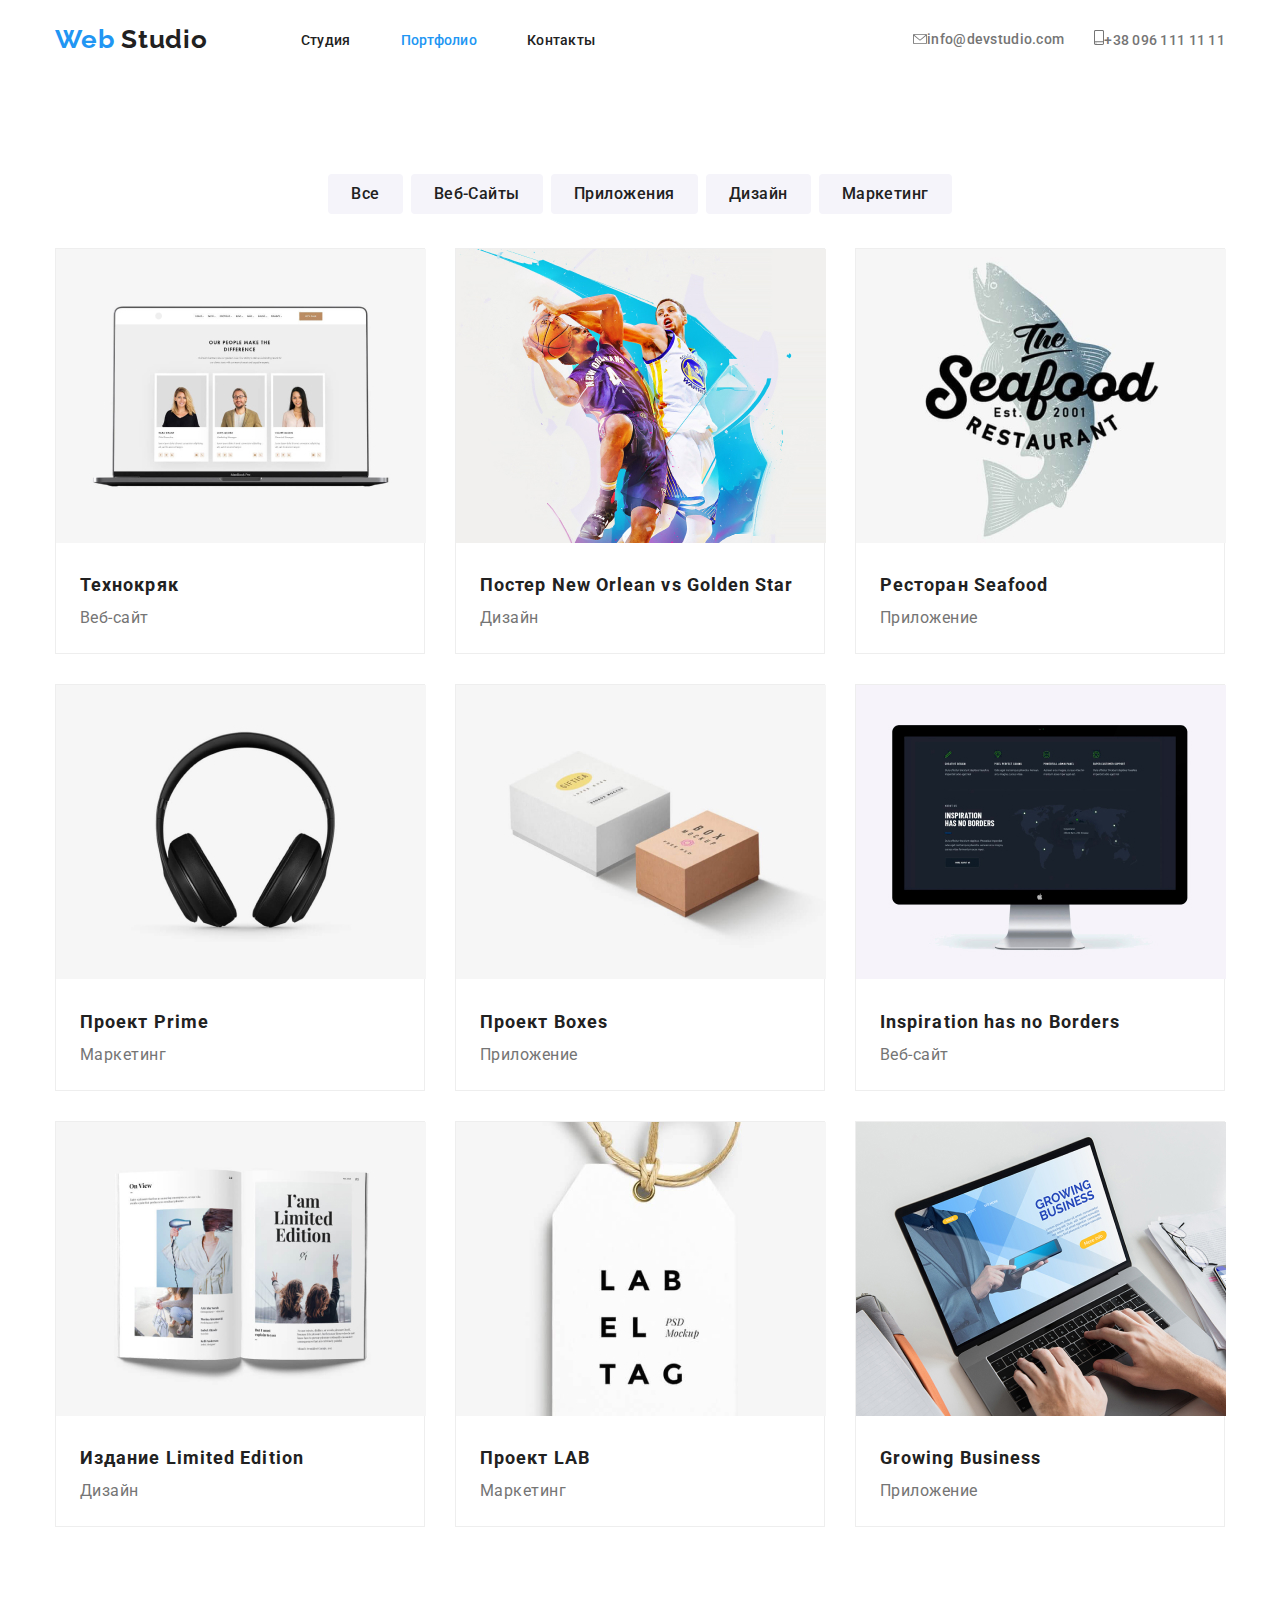
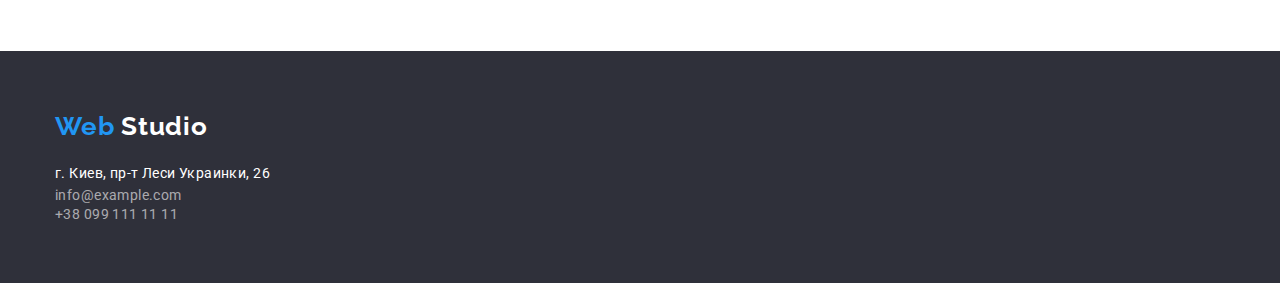
==== commit 538cd301: "mb full" ====
--- a/portfolio.html
+++ b/portfolio.html
@@ -9,26 +9,26 @@
         rel="stylesheet"><!-- подключаем шрифт -->
     <link rel="stylesheet"
         href="https://cdnjs.cloudflare.com/ajax/libs/modern-normalize/0.7.0/modern-normalize.min.css" />
-    <!-- нормализатор стилей -->    
+    <!-- нормализатор стилей -->
     <link rel="stylesheet" href="./css/styles.css">
-    <link rel="stylesheet" href="./css/box.css">
+
 </head>
 
 <body>
     <header>
         <div class="container flex">
-            <nav class="main-nav">
+            <nav class="main-nav flex">
                 <a href="./index.html" class="logo link" aria-label="логотип" lang="en">
                     <span class="color">Web</span> Studio
                 </a>
-                <ul class="site-nav list">
+                <ul class="site-nav list flex">
                     <li class="item"><a href="./index.html" class="link">Студия</a></li>
                     <li class="item"><a href="./portfolio.html" class="link current">Портфолио</a></li>
                     <li class="item"><a href="#address" class="link">Контакты</a></li>
                 </ul>
             </nav>
 
-            <ul class="contacts list">
+            <ul class="contacts list flex">
                 <li class="item">
                     <a href="#" class="contacts-imail link">
                         <img src="./images/imail.svg" alt="значек имэйла">info@devstudio.com</a>
@@ -48,122 +48,170 @@
         <nav class="portfolio">
             <div class="container">
                 <ul class="list flex portfolio-buttons">
-                    <li>
-    
+                    <li class="item">
+
                         <button type="button" class="radio-button">все</button>
-    
-                    </li>
-                    <li>
-    
+
+                    </li>
+                    <li class="item">
+
                         <button type="button" class="radio-button">веб-сайты</button>
-    
-                    </li>
-                    <li>
-    
+
+                    </li>
+                    <li class="item">
+
                         <button type="button" class="radio-button">приложения</button>
-    
-                    </li>
-                    <li>
-    
+
+                    </li>
+                    <li class="item">
+
                         <button type="button" class="radio-button">дизайн</button>
-    
-                    </li>
-                    <li>
-    
+
+                    </li>
+                    <li class="item">
+
                         <button type="button" class="radio-button">маркетинг</button>
-    
+
                     </li>
                 </ul>
-                <ul class="list portfolio-filter">
-                    <li class="item">
-                        <a href="#" class="link">
-                            <img src="./images/images-portfolio/laptop.jpg" alt="портфолио" width="370" height="294">
-                            <h2 class="example-titel">Технокряк</h2>
-                            <p class="example-text">Веб-сайт</p>
-                            <p class="example-active">Технокряк это современная площадка распространения коронавируса.
-                                Компании
-                                используют эту
-                                платформу для цифрового шпионажа и атак на защищённые сервера конкурентов.</p>
-                        </a>
-                    </li>
-                    <li class="item">
-                        <a href="#" class="link">
-                            <img src="./images/images-portfolio/nba.jpg" alt="игроки нба" width="370" height="294">
-                            <h2 class="example-titel">Постер New Orlean vs Golden Star</h2>
-                            <p class="example-text">Дизайн</p>
-                            <p class="example-active">Технокряк это современная площадка распространения коронавируса.
-                                Компании используют эту
-                                платформу для цифрового шпионажа и атак на защищённые сервера конкурентов.</p>
-                        </a>
-                    </li>
-                    <li class="item">
-                        <a href="#" class="link">
-                            <img src="./images/images-portfolio/seafood.jpg" alt="морская еда" width="370" height="294">
-                            <h2 class="example-titel">Ресторан Seafood</h2>
-                            <p class="example-text">Приложение</p>
-                            <p class="example-active">Технокряк это современная площадка распространения коронавируса.
-                                Компании используют эту
-                                платформу для цифрового шпионажа и атак на защищённые сервера конкурентов.</p>
-                        </a>
-                    </li>
-                    <li class="item">
-                        <a href="#" class="link">
-                            <img src="./images/images-portfolio/headsed.jpg" alt="наушники" width="370" height="294">
-                            <h2 class="example-titel">Проект Prime</h2>
-                            <p class="example-text">Маркетинг</p>
-                            <p class="example-active">Технокряк это современная площадка распространения коронавируса.
-                                Компании используют эту
-                                платформу для цифрового шпионажа и атак на защищённые сервера конкурентов.</p>
-                        </a>
-                    </li>
-                    <li class="item">
-                        <a href="#" class="link">
-                            <img src="./images/images-portfolio/box.jpg" alt="коробки" width="370" height="294">
-                            <h2 class="example-titel">Проект Boxes</h2>
-                            <p class="example-text">Приложение</p>
-                            <p class="example-active">Технокряк это современная площадка распространения коронавируса.
-                                Компании используют эту
-                                платформу для цифрового шпионажа и атак на защищённые сервера конкурентов.</p>
-                        </a>
-                    </li>
-                    <li class="item">
-                        <a href="#" class="link">
-                            <img src="./images/comp2.jpg" alt="монитор" width="370" height="294">
-                            <h2 class="example-titel">Inspiration has no Borders</h2>
-                            <p class="example-text">Веб-сайт</p>
-                            <p class="example-active">Технокряк это современная площадка распространения коронавируса.
-                                Компании используют эту
-                                платформу для цифрового шпионажа и атак на защищённые сервера конкурентов.</p>
-                        </a>
-                    </li>
-                    <li class="item">
-                        <a href="#" class="link">
-                            <img src="./images/images-portfolio/book.jpg" alt="книга" width="370" height="294">
-                            <h2 class="example-titel">Издание Limited Edition</h2>
-                            <p class="example-text">Дизайн</p>
-                            <p class="example-active">Технокряк это современная площадка распространения коронавируса.
-                                Компании используют эту
-                                платформу для цифрового шпионажа и атак на защищённые сервера конкурентов.</p>
-                        </a>
-                    </li>
-                    <li class="item">
-                        <a href="#" class="link">
-                            <img src="./images/images-portfolio/label.jpg" alt="" width="370" height="294">
-                            <h2 class="example-titel">Проект LAB</h2>
-                            <p class="example-text">Маркетинг</p>
-                            <p class="example-active">Технокряк это современная площадка распространения коронавируса.
-                                Компании используют эту
-                                платформу для цифрового шпионажа и атак на защищённые сервера конкурентов.</p>
-                        </a>
-                    </li>
-                    <li class="item">
-                        <a href="#" class="link">
-                            <img src=" ./images/comp3.jpg" alt="ноутбук" width="370" height="294">
-                            <h2 class="example-titel">Growing Business</h2>
-                            <p class="example-text">Приложение</p>
-                            <p class="example-active">Технокряк это современная площадка распространения коронавируса.
-                                Компании используют эту
-                                платформу для цифрового шпионажа и атак на защищённые сервера конкурентов.</p>
+                <ul class="list flex portfolio-filter">
+                    <li class="item">
+                        <a href="#" class="link">
+                            <div class="container-active">
+                                <img src="./images/images-portfolio/laptop.jpg" alt="портфолио" width="370"
+                                    height="294">
+                                <p class="example-active" hidden>Технокряк это современная площадка распространения
+                                    коронавируса.
+                                    Компании
+                                    используют эту
+                                    платформу для цифрового шпионажа и атак на защищённые сервера конкурентов.</p>
+                            </div>
+                            <div class="container-text">
+                                <h2 class="example-titel">Технокряк</h2>
+                                <p class="example-text">Веб-сайт</p>
+                            </div>
+                        </a>
+                    </li>
+                    <li class="item">
+                        <a href="#" class="link">
+                            <div class="container-active">
+                                <img src="./images/images-portfolio/nba.jpg" alt="игроки нба" width="370" height="294">
+                                <p class="example-active" hidden>Технокряк это современная площадка распространения
+                                    коронавируса.
+                                    Компании используют эту
+                                    платформу для цифрового шпионажа и атак на защищённые сервера конкурентов.</p>
+                            </div>
+                            <div class="container-text">
+                                <h2 class="example-titel">Постер New Orlean vs Golden Star</h2>
+                                <p class="example-text">Дизайн</p>
+                            </div>
+                        </a>
+                    </li>
+                    <li class="item">
+                        <a href="#" class="link">
+                            <div class="container-active">
+                                <img src="./images/images-portfolio/seafood.jpg" alt="морская еда" width="370"
+                                    height="294">
+                                <p class="example-active" hidden>Технокряк это современная площадка распространения
+                                    коронавируса.
+                                    Компании используют эту
+                                    платформу для цифрового шпионажа и атак на защищённые сервера конкурентов.</p>
+                            </div>
+                            <div class="container-text">
+                                <h2 class="example-titel">Ресторан Seafood</h2>
+                                <p class="example-text">Приложение</p>
+                            </div>
+                        </a>
+                    </li>
+                    <li class="item">
+                        <a href="#" class="link">
+                            <div class="container-active">
+                                <img src="./images/images-portfolio/headsed.jpg" alt="наушники" width="370"
+                                    height="294">
+                                <p class="example-active" hidden>Технокряк это современная площадка распространения
+                                    коронавируса.
+                                    Компании используют эту
+                                    платформу для цифрового шпионажа и атак на защищённые сервера конкурентов.</p>
+                            </div>
+                            <div class="container-text">
+                                <h2 class="example-titel">Проект Prime</h2>
+                                <p class="example-text">Маркетинг</p>
+                            </div>
+                        </a>
+                    </li>
+                    <li class="item">
+                        <a href="#" class="link">
+                            <div class="container-active">
+                                <img src="./images/images-portfolio/box.jpg" alt="коробки" width="370" height="294">
+                                <p class="example-active" hidden>Технокряк это современная площадка распространения
+                                    коронавируса.
+                                    Компании используют эту
+                                    платформу для цифрового шпионажа и атак на защищённые сервера конкурентов.</p>
+                            </div>
+                            <div class="container-text">
+                                <h2 class="example-titel">Проект Boxes</h2>
+                                <p class="example-text">Приложение</p>
+                            </div>
+                        </a>
+                    </li>
+                    <li class="item">
+                        <a href="#" class="link">
+                            <div class="container-active">
+                                <img src="./images/comp2.jpg" alt="монитор" width="370" height="294">
+                                <p class="example-active" hidden>Технокряк это современная площадка распространения
+                                    коронавируса.
+                                    Компании используют эту
+                                    платформу для цифрового шпионажа и атак на защищённые сервера конкурентов.</p>
+                            </div>
+                            <div class="container-text">
+                                <h2 class="example-titel">Inspiration has no Borders</h2>
+                                <p class="example-text">Веб-сайт</p>
+                            </div>
+                        </a>
+                    </li>
+                    <li class="item">
+                        <a href="#" class="link">
+                            <div class="container-active">
+                                <img src="./images/images-portfolio/book.jpg" alt="книга" width="370" height="294">
+                                <p class="example-active" hidden>Технокряк это современная площадка распространения
+                                    коронавируса.
+                                    Компании используют эту
+                                    платформу для цифрового шпионажа и атак на защищённые сервера конкурентов.</p>
+                            </div>
+                            <div class="container-text">
+                                <h2 class="example-titel">Издание Limited Edition</h2>
+                                <p class="example-text">Дизайн</p>
+                            </div>
+                        </a>
+                    </li>
+                    <li class="item">
+                        <a href="#" class="link">
+                            <div class="container-active">
+                                <img src="./images/images-portfolio/label.jpg" alt="" width="370" height="294">
+                                <p class="example-active" hidden>Технокряк это современная площадка распространения
+                                    коронавируса.
+                                    Компании используют эту
+                                    платформу для цифрового шпионажа и атак на защищённые сервера конкурентов.</p>
+                            </div>
+                            <div class="container-text">
+                                <h2 class="example-titel">Проект LAB</h2>
+                                <p class="example-text">Маркетинг</p>
+                            </div>
+                        </a>
+                    </li>
+                    <li class="item">
+                        <a href="#" class="link">
+                            <div class="container-active">
+                                <img src=" ./images/comp3.jpg" alt="ноутбук" width="370" height="294">
+                                <p class="example-active" hidden>Технокряк это современная площадка распространения
+                                    коронавируса.
+                                    Компании используют эту
+                                    платформу для цифрового шпионажа и атак на защищённые сервера конкурентов.</p>
+                            </div>
+                            <div class="container-text">
+                                <h2 class="example-titel">Growing Business</h2>
+                                <p class="example-text">Приложение</p>
+                            </div>
                         </a>
                     </li>
                 </ul>
@@ -172,39 +220,43 @@
     </main>
 
     <footer>
-        <div>
-            <a href="./index.html" class="link logo-footer" aria-label="логотип" lang="en">
-                <span class="color">Web</span> Studio
-            </a>
-            <address id="address">
-                <a href="https://goo.gl/maps/UruoTMuBv4FQU7uC8" target="_blank" class="adress-text link">г. Киев, пр-т
-                    Леси Украинки, 26</a><br>
-                <a href="#" class="adress-imail link">info@example.com</a><br>
-                <a href="tel:+380961111111" class="adress-phone link">+38 099 111 11 11</a>
-            </address>
-        </div>
-        <section class="connection">
-            <h2>Присоеденяйтесь к нам</h2>
-            <b class="connection-title">присоединяйтесь</b>
-            <ul class="list">
-                <li>
-                    <a href="#" aria-label="сылка на instagram"></a>
-                </li>
-                <li>
-                    <a href="#" aria-label="сылка на twitter"></a>
-                </li>
-                <li>
-                    <a href="#" aria-label="сылка на facebook"></a>
-                </li>
-                <li>
-                    <a href="#" aria-label="сылка на linkedin"></a>
-                </li>
-            </ul>
-        </section>
-
-        <div>
-            <!--дз Пока не трогать!-->
-            <button type="button" class="button">Подписаться</button>
+        <div class="container">
+            <div class="first-contaner">
+                <a href="./index.html" class="link logo-footer" aria-label="логотип" lang="en">
+                    <span class="color">Web</span> Studio
+                </a>
+                <address id="address" class="adress-footer">
+                    <a href="https://goo.gl/maps/UruoTMuBv4FQU7uC8" target="_blank" class="adress-text link">г. Киев,
+                        пр-т
+                        Леси Украинки, 26</a><br>
+                    <a href="#" class="adress-imail link">info@example.com</a><br>
+                    <a href="tel:+380961111111" class="adress-phone link">+38 099 111 11 11</a>
+                </address>
+            </div>
+
+            <!--             
+                <section class="connection">
+                    <h2 hidden >присоеденяйтесь</h2>
+                    <b class="connection-title">присоединяйтесь</b>
+                    <ul class="list">
+                        <li>
+                            <a href="#" target="_blank" aria-label="сылка на instagram"></a>
+                        </li>
+                        <li>
+                            <a href="#" target="_blank" aria-label="сылка на twitter"></a>
+                        </li>
+                        <li>
+                            <a href="#" target="_blank" aria-label="сылка на facebook"></a>
+                        </li>
+                        <li>
+                            <a href="#" target="_blank" aria-label="сылка на linkedin"></a>
+                        </li>
+                    </ul>
+                </section>
+    
+                <div>
+                    <button type="button" class="button">Подписаться</button>
+                </div>-->
         </div>
     </footer>
 </body>
--- a/css/styles.css
+++ b/css/styles.css
@@ -3,7 +3,7 @@
   --active-text-color: #2196f3;
   --title-text-color: #757575;
   --interactive-text-color: #ffffff;
-  --bg: #F5F4FA;
+  --bg: #f5f4fa;
 }
 
 .link {
@@ -26,14 +26,13 @@
 
 .container {
   align-items: center;
-  max-width: 1170px;
+  max-width: 1200px;
   margin-left: auto;
   margin-right: auto;
   padding-left: 15px;
   padding-right: 15px;
 }
 
-
 /* HEADER */
 
 /*  logo */
@@ -57,17 +56,14 @@
 
 /* Навигация */
 .main-nav {
-  display: flex;
   align-items: center;
 }
 
 .site-nav {
-  display: flex;
   margin-left: 93px;
-  
-}
-
-.site-nav .item +.item {
+}
+
+.site-nav .item + .item {
   margin-left: 50px;
 }
 
@@ -91,7 +87,6 @@
 
 /* контакты */
 .contacts {
-  display: flex;
   align-items: center;
   margin-left: auto;
 
@@ -103,14 +98,16 @@
   letter-spacing: 0.02em;
 }
 
-.contacts .item +.item {
+.contacts .item {
+  align-items: center;
+}
+
+.contacts .item + .item {
   margin-left: 30px;
 }
 
 .contacts-imail,
 .contacts-phone {
-  display: flex;
-  align-content: center;
   color: var(--title-text-color);
 }
 .contacts .contacts-imail:hover,
@@ -154,7 +151,10 @@
 
 .button {
   display: block;
-  padding: 10px 32px;
+  padding-top: 10px;
+  padding-right: 32px;
+  padding-bottom: 10px;
+  padding-left: 32px;
   border-color: var(--active-text-color);
   border-radius: 4px;
   border: 1px solid transparent;
@@ -167,13 +167,17 @@
   font-size: 16px;
   line-height: 1.88;
   letter-spacing: 0.06em;
-  text-align: center;  
+  text-align: center;
   color: var(--interactive-text-color);
   background-color: var(--active-text-color);
-
 }
 
 .radio-button {
+  padding-top: 6px;
+  padding-right: 22px;
+  padding-bottom: 6px;
+  padding-left: 22px;
+
   font-family: Roboto;
   font-style: normal;
   font-weight: 500;
@@ -194,6 +198,10 @@
   background: var(--active-text-color);
 }
 
+.portfolio-buttons .item + .item {
+  margin-left: 8px;
+}
+
 /* оссобенности */
 /* about */
 
@@ -201,32 +209,30 @@
   padding-top: 94px;
 }
 
-.about {
-  display: flex;
+.about .flex {
+  flex-wrap: wrap;
 }
 
 .about .item {
-  width: 270px;
-}
-
-.about .item +.item {
+  width: calc((100% - 30 * 3) / 4);
+}
+
+.about .item + .item {
   margin-left: 30px;
 }
 
 .about .img {
-  display: flex;
   justify-content: center;
   align-content: center;
-  width: 270px;
   height: 120px;
   background-color: var(--bg);
+  border-radius: 4px;
 }
 
 .section-title {
   margin: 0;
   margin-bottom: 10;
   padding-top: 30px;
- 
 
   font-family: Roboto;
   font-style: normal;
@@ -257,15 +263,11 @@
   padding-bottom: 94px;
 }
 
-.work .container {
-  flex-direction: column;
-}
-
-.work .list {
-  display: flex;
-}
-
-.work .item +.item {
+.work .item {
+  width: calc((100% - 30 * 2) / 3);
+}
+
+.work .item + .item {
   margin-left: 30px;
 }
 
@@ -301,16 +303,15 @@
 
 /* НАША КОМАНДА */
 
-  .team {
-    padding-top: 94px;
-    padding-bottom: 94px;
-  /*background: var(--bg);
-  width: 1600px;*/
-} 
-
- .team .container {
+.team {
+  padding-top: 94px;
+  padding-bottom: 94px;
+  background: var(--bg);
+}
+
+.team .container {
   flex-direction: column;
-} 
+}
 
 .team-title {
   margin: 0;
@@ -326,17 +327,15 @@
   color: var(--heading-text-color);
 }
 
-.team .item +.item {
+.team .item + .item {
   margin-left: 30px;
 }
 
 .team .item {
-  box-shadow: 0px 1px 3px rgba(0, 0, 0, 0.12), 0px 1px 1px rgba(0, 0, 0, 0.14), 0px 2px 1px rgba(0, 0, 0, 0.2);
+  width: calc((100% - 30 * 3) / 4);
+  box-shadow: 0px 1px 3px rgba(0, 0, 0, 0.12), 0px 1px 1px rgba(0, 0, 0, 0.14),
+    0px 2px 1px rgba(0, 0, 0, 0.2);
   border-radius: 0px 0px 4px 4px;
-}
-
-.team .list {
-  display: flex;
 }
 
 .team-name {
@@ -371,9 +370,6 @@
   padding-bottom: 60px;
 }
 
-
-
-
 .logo-footer {
   color: var(--interactive-text-color);
   font-family: Raleway;
@@ -438,21 +434,31 @@
 /* main */
 /* 
 
-
-.list-items:not(:nth-last-child(-n+3)) {
-  margin-bottom:20px;
 } */
 
-.portfolio{
+.portfolio {
   padding-top: 94px;
+  padding-bottom: 94px;
+}
+
+.portfolio-buttons {
+  justify-content: center;
 }
 
 .portfolio-filter .item {
   width: 370px;
-  height: 404px; 
-}
-
-.exaple-titel {
+  height: calc((100% - 30 * 2) / 3);
+}
+
+.container-text {
+  padding-top: 20px;
+  padding-bottom: 20px;
+  padding-left: 24px;
+}
+
+.example-titel {
+  margin: 0;
+  margin-bottom: 4 px;
   font-family: Roboto;
   font-style: normal;
   font-weight: 700;
@@ -463,6 +469,7 @@
 }
 
 .example-text {
+  margin: 0;
   font-family: Roboto;
   font-style: normal;
   font-weight: 400;
@@ -473,6 +480,7 @@
 }
 
 .example-active {
+  margin: 0;
   font-family: Roboto;
   font-style: normal;
   font-weight: 400;
@@ -483,11 +491,29 @@
   background: var(--active-text-color); /* на время*/
 }
 
-/* .header-container {
+.portfolio-filter {
+  flex-wrap: wrap;
+  padding-top: 34px;
+}
+
+.portfolio-filter .item {
+  margin-right: 30px;
+  margin-bottom: 30px;
+
+  border: 1px solid #eeeeee;
+}
+
+.portfolio-filter .item:nth-child(3n) {
+  margin-right: 0;
+}
+
+.portfolio-filter.item:nth-last-child(-n + 3) {
+  margin-bottom: 0;
+}
+
+/* .item.header-container {
   width: ;
   height: ;
 
 
 } */
-
-
